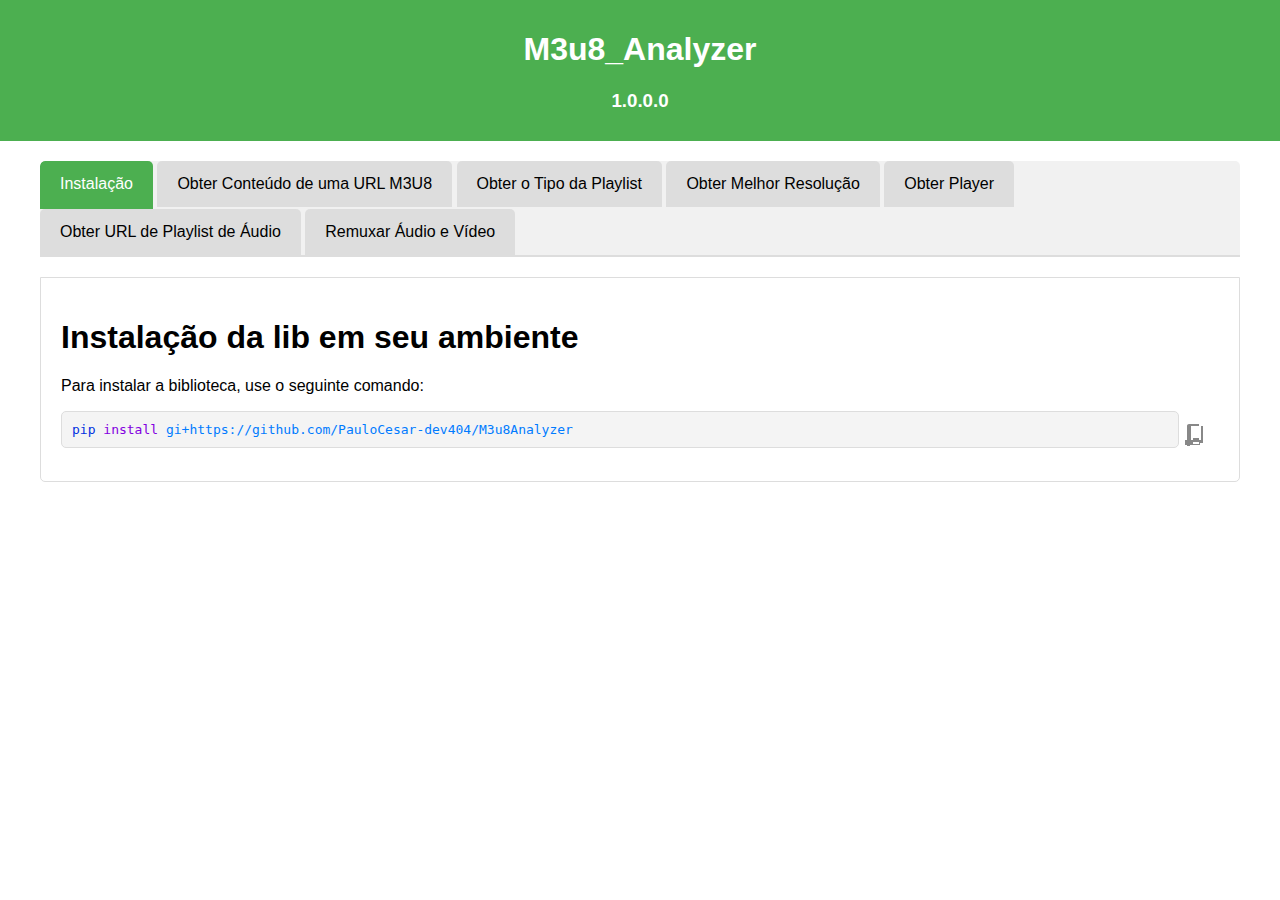
==== docs/index.html @ 76aaef88 "doc init" ====
<!DOCTYPE html>
<html lang="pt-br">
<head>
    <meta charset="UTF-8">
    <meta name="viewport" content="width=device-width, initial-scale=1.0">
    <title>M3u8_Analyzer</title>
    <link rel="stylesheet" href="stylesheets/style.css">
</head>
<body>
    <header class="logo">
        <h1>M3u8_Analyzer</h1>
        <h3>1.0.0.0</h3>
    </header>
    <div class="content">
        <!-- Menu com os métodos da biblioteca -->
        <div class="tabs">
            <button class="tab-button" onclick="openTab(event, 'install')">Instalação</button>
            <button class="tab-button" onclick="openTab(event, 'get_m3u8')">Obter Conteúdo de uma URL M3U8</button>
            <button class="tab-button" onclick="openTab(event, 'get_type_m3u8_content')">Obter o Tipo da Playlist</button>
            <button class="tab-button" onclick="openTab(event, 'get_high_resolution')">Obter Melhor Resolução</button>
            <button class="tab-button" onclick="openTab(event, 'get_player_playlist')">Obter Player</button>
            <button class="tab-button" onclick="openTab(event, 'get_audio_playlist')">Obter URL de Playlist de Áudio</button>
            <button class="tab-button" onclick="openTab(event, 'remuxer_audio_and_video')">Remuxar Áudio e Vídeo</button>
        </div>

        <div id="install" class="tab-content">
            <h1>Instalação da lib em seu ambiente</h1>
            <p>Para instalar a biblioteca, use o seguinte comando:</p>
            <pre><code><span class="func">pip</span> <span class="opens">install</span> <span class="string">gi+https://github.com/PauloCesar-dev404/M3u8Analyzer</span></code></pre>
        </div>

        <div id="get_m3u8" class="tab-content">
            <h1>Método:</h1>
            <h2><span class="func">get_m3u8</span><span class="opens">(</span><span class="param">url_m3u8</span>, <span class="param">headers</span>, <span class="param">save_in_file</span><span class="opens">)</span></h2>
            <p>Obtém o conteúdo de um arquivo M3U8 a partir de uma URL HLS. Lembre-se de que deve ser uma URL válida .m3u8.</p>
            <p><strong>Parâmetros:</strong></p>
            <ul>
                <li><code>url_m3u8</code> (str): A URL do arquivo M3U8.</li>
                <li><code>headers</code> (dict, opcional): Cabeçalhos HTTP a serem enviados com a solicitação.</li>
                <li><code>save_in_file</code> (str, opcional): O caminho para salvar o conteúdo M3U8 em um arquivo.</li>
            </ul>
            <p><strong>Retorno:</strong></p>
            <p><code>str</code>: O conteúdo do arquivo M3U8 como string.</p>
            <p><strong>Exemplo:</strong></p>
            <pre><code><span class="comment"># Obtendo o conteúdo do M3U8</span>
m3u8_content = <span class="func">get_m3u8</span>(<span class="param">"http://example.com/playlist.m3u8"</span>)
print(m3u8_content)

<span class="comment"># Salvando o conteúdo em um arquivo</span>
<span class="func">get_m3u8</span>(<span class="param">"http://example.com/playlist.m3u8"</span>, <span class="param">save_in_file="playlist.m3u8"</span>)</code></pre>
        </div>

        <div id="get_type_m3u8_content" class="tab-content">
            <h1>Método:</h1>
            <h2><span class="func">get_type_m3u8_content</span><span class="opens">(</span><span class="param">m3u8_content</span><span class="opens">)</span></h2>
            <p>Determina o tipo de conteúdo de um arquivo M3U8.</p>
            <p><strong>Parâmetros:</strong></p>
            <ul>
                <li><code>m3u8_content</code> (str): O conteúdo do arquivo M3U8.</li>
            </ul>
            <p><strong>Retorno:</strong></p>
            <p><code>str</code>: O tipo de conteúdo identificado.</p>
            <p><strong>Exemplo:</strong></p>
            <pre><code><span class="comment"># Exemplo de conteúdo M3U8</span>
m3u8_content = <span class="string">"""#EXTM3U
#EXT-X-STREAM-INF:BANDWIDTH=3000000,RESOLUTION=1920x1080
http://example.com/1080p.m3u8
#EXT-X-STREAM-INF:BANDWIDTH=1500000,RESOLUTION=1280x720
http://example.com/720p.m3u8"""</span>

<span class="comment"># Determinando o tipo de conteúdo</span>
tipo = <span class="func">get_type_m3u8_content</span>(m3u8_content)
print(tipo)  <span class="comment"># Saída: 'Master'</span></code></pre>
        </div>

        <div id="get_high_resolution" class="tab-content">
            <h1>Método:</h1>
            <h2><span class="func">get_high_resolution</span><span class="opens">(</span><span class="param">m3u8_content</span><span class="opens">)</span></h2>
            <p>Obtém a maior resolução disponível em um arquivo M3U8 e o URL correspondente.</p>
            <p><strong>Parâmetros:</strong></p>
            <ul>
                <li><code>m3u8_content</code> (str): O conteúdo do arquivo M3U8.</li>
            </ul>
            <p><strong>Retorno:</strong></p>
            <p><code>Tuple[str, str]</code>: Uma tupla com a maior resolução e o URL correspondente.</p>
            <p><strong>Exemplo:</strong></p>
            <pre><code><span class="comment"># Exemplo de conteúdo M3U8</span>
m3u8_content = <span class="string">"""#EXTM3U
#EXT-X-STREAM-INF:BANDWIDTH=3000000,RESOLUTION=1920x1080
http://example.com/1080p.m3u8
#EXT-X-STREAM-INF:BANDWIDTH=1500000,RESOLUTION=1280x720
http://example.com/720p.m3u8"""</span>

<span class="comment"># Obtendo a maior resolução</span>
resolucao, url = <span class="func">get_high_resolution</span>(m3u8_content)
print(<span class="string">f"Resolução: {resolucao}, URL: {url}"</span>)
<span class="comment"># Saída: Resolução: 1920x1080, URL: http://example.com/1080p.m3u8</span></code></pre>
        </div>

        <div id="get_player_playlist" class="tab-content">
            <h1>Método:</h1>
            <h2><span class="func">get_player_playlist</span><span class="opens">(</span><span class="param">m3u8_url</span><span class="opens">)</span></h2>
            <p>Obtém o caminho do diretório base do arquivo M3U8.</p>
            <p><strong>Parâmetros:</strong></p>
            <ul>
                <li><code>m3u8_url</code> (str): A URL completa do arquivo M3U8.</li>
            </ul>
            <p><strong>Retorno:</strong></p>
            <p><code>str</code>: O caminho do diretório base.</p>
            <p><strong>Exemplo:</strong></p>
            <pre><code><span class="func"># URL do M3U8</span>
m3u8_url = <span class="string">"http://example.com/streams/1080p.m3u8"</span>

<span class="comment"># Obtendo o caminho do diretório base</span>
diretorio_base = <span class="func">get_player_playlist</span>(m3u8_url)
print(<span class="string">diretorio_base</span>)  <span class="comment"># Saída: http://example.com/streams/</span></code></pre>
        </div>

        <div id="get_audio_playlist" class="tab-content">
            <h1>Método:</h1>
            <h2><span class="func">get_audio_playlist</span><span class="opens">(</span><span class="param">m3u8_content</span><span class="opens">)</span></h2>
            <p>Extrai o URL da playlist de áudio do conteúdo M3U8.</p>
            <p><strong>Parâmetros:</strong></p>
            <ul>
                <li><code>m3u8_content</code> (str): O conteúdo do arquivo M3U8.</li>
            </ul>
            <p><strong>Retorno:</strong></p>
            <p><code>str</code>: A URL da playlist de áudio.</p>
            <p><strong>Exemplo:</strong></p>
            <pre><code><span class="comment"># Exemplo de conteúdo M3U8</span>
m3u8_content = <span class="string">"""#EXTM3U
#EXT-X-STREAM-INF:BANDWIDTH=3000000,RESOLUTION=1920x1080
http://example.com/1080p.m3u8
#EXT-X-STREAM-INF:BANDWIDTH=1500000,RESOLUTION=1280x720
http://example.com/720p.m3u8
#EXT-X-MEDIA:TYPE=AUDIO,GROUP-ID="audio",NAME="English",DEFAULT=YES,AUTOSELECT=YES,LANGUAGE="eng",URI="http://example.com/audio/playlist.m3u8"""</span>

<span class="comment"># Obtendo o URL da playlist de áudio</span>
audio_playlist = <span class="func">get_audio_playlist</span>(m3u8_content)
print(audio_playlist)  <span class="comment"># Saída: http://example.com/audio/playlist.m3u8</span></code></pre>
        </div>

        <div id="remuxer_audio_and_video" class="tab-content">
            <h1>Método:</h1>
            <h2><span class="func">remuxer_audio_and_video</span><span class="opens">(</span><span class="param">video_url</span>, <span class="param">audio_url</span>, <span class="param">output_file</span><span class="opens">)</span></h2>
            <p>Remuxa os arquivos de áudio e vídeo em um único arquivo de saída.</p>
            <p><strong>Parâmetros:</strong></p>
            <ul>
                <li><code>video_url</code> (str): URL do arquivo de vídeo.</li>
                <li><code>audio_url</code> (str): URL do arquivo de áudio.</li>
                <li><code>output_file</code> (str): Caminho para o arquivo de saída.</li>
            </ul>
            <p><strong>Retorno:</strong></p>
            <p><code>None</code>: A função salva o arquivo no caminho especificado.</p>
            <p><strong>Exemplo:</strong></p>
            <pre><code><span class="comment"># URLs dos arquivos de vídeo e áudio</span>
video_url = <span class="string">"http://example.com/video.mp4"</span>
audio_url = <span class="string">"http://example.com/audio.mp3"</span>
output_file = <span class="string">"output.mp4"</span>

<span class="comment"># Remuxando áudio e vídeo</span>
<span class="func">remuxer_audio_and_video</span>(video_url, audio_url, output_file)</code></pre>
        </div>
    </div>
    <script src="scripts/script.js"></script>
</body>
</html>
---- docs/stylesheets/style.css ----
/* Geral */
body {
    font-family: Arial, sans-serif;
    margin: 0;
    padding: 0;
    box-sizing: border-box;
}

/* Estilo para funções e métodos */
.func {
    color: #0031e0; /* Azul para funções e métodos */
}

/* Estilo para parênteses e outros delimitadores */
.opens {
    color: #8300e0; /* Roxo para parênteses e delimitadores */
}

/* Estilo para parâmetros e variáveis */
.param {
    color: #a3a3a3; /* Cinza para parâmetros e variáveis */
}

/* Estilo para strings */
.string {
    color: #007bff; /* Azul claro para strings */
}

/* Estilo para comentários */
.comment {
    color: #008000; /* Verde para comentários */
}

/* Cabeçalho */
header.logo {
    background-color: #4CAF50; /* Cor de fundo do cabeçalho */
    color: white;
    padding: 10px 20px;
    text-align: center;
}

/* Conteúdo principal */
.content {
    padding: 20px;
    max-width: 1200px;
    margin: auto;
}

/* Estilo para o menu de abas */
.tabs {
    overflow: hidden;
    background-color: #f1f1f1;
    border-bottom: 2px solid #ddd;
    margin-bottom: 20px;
    border-radius: 5px 5px 0 0;
}

.tab-button {
    background-color: #ddd;
    border: none;
    outline: none;
    cursor: pointer;
    padding: 14px 20px;
    transition: background-color 0.3s, border-color 0.3s;
    font-size: 16px;
    border-radius: 5px 5px 0 0;
    margin: 0;
    display: inline-block;
    text-align: center;
}

.tab-button:hover {
    background-color: #ccc;
}

.tab-button.active {
    background-color: #4CAF50;
    color: white;
    border-bottom: 2px solid transparent;
}

.tab-content {
    display: none;
    padding: 20px;
    border: 1px solid #ddd;
    border-radius: 0 0 5px 5px;
    background-color: #fff;
}

/* Estilos para os títulos e exemplos de código */
.content h2 {
    margin-top: 0;
    font-size: 24px;
    border-bottom: 2px solid #4CAF50;
    padding-bottom: 10px;
}

pre code {
    display: block;
    padding: 10px;
    background-color: #f4f4f4;
    border: 1px solid #ddd;
    border-radius: 5px;
    overflow-x: auto;
    font-family: monospace;
}

/* Estilo para links e botões */
a {
    color: #4CAF50;
    text-decoration: none;
}

a:hover {
    text-decoration: underline;
}
.copy-button {
    background: none;
    border: none;
    cursor: pointer;
    position: absolute;
    top: 8px;
    right: 8px;
    padding: 4px;
}

.copy-button svg {
    fill: #888;
    transition: fill 0.2s;
}

.copy-button:hover svg {
    fill: #333;
}

pre {
    position: relative;
    padding-right: 40px;
}
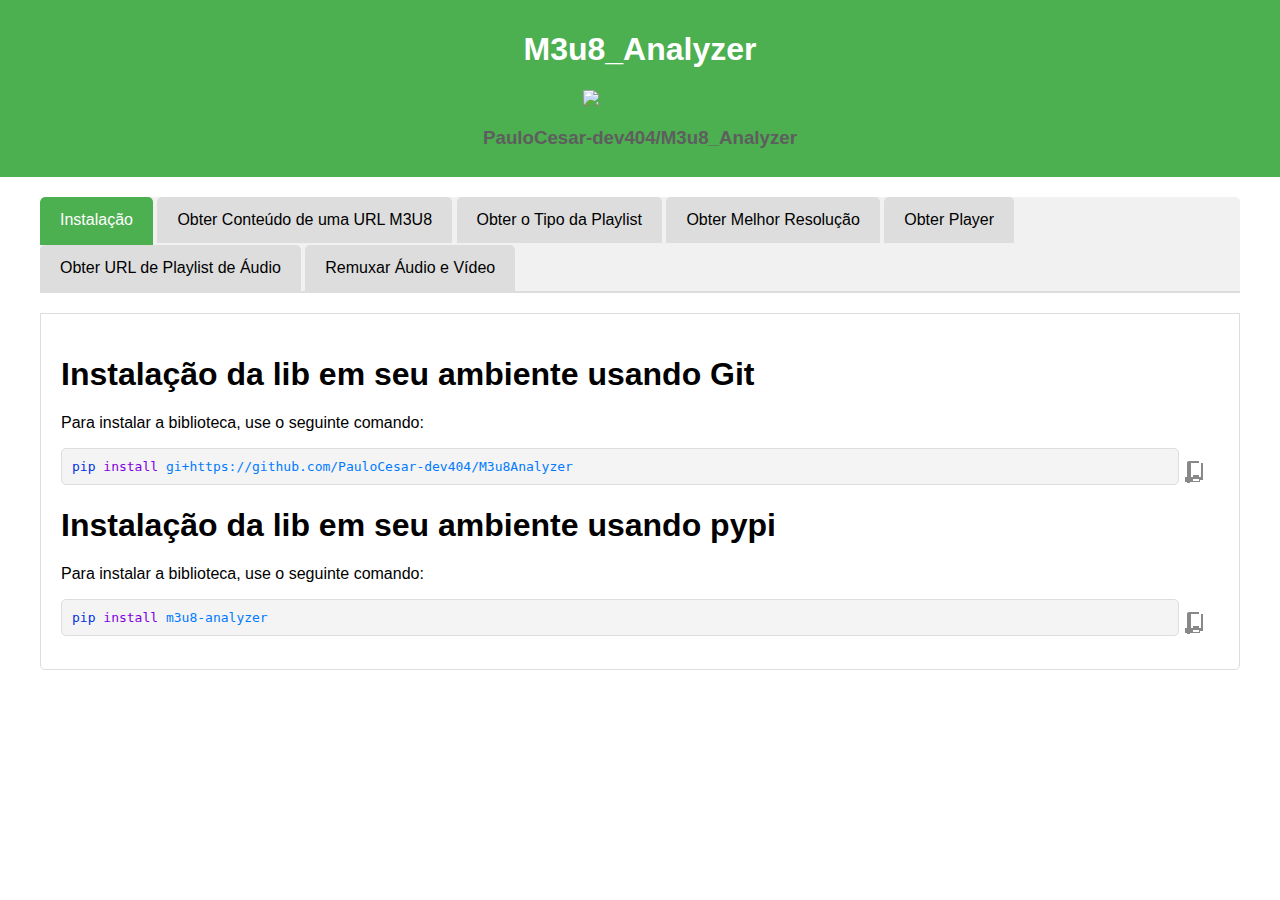
==== commit e7cc040b: "1.0.1" ====
--- a/docs/index.html
+++ b/docs/index.html
@@ -5,12 +5,15 @@
     <meta name="viewport" content="width=device-width, initial-scale=1.0">
     <title>M3u8_Analyzer</title>
     <link rel="stylesheet" href="stylesheets/style.css">
+    <link rel="shortcut icon" href="assets/logo.ico" type="image/x-icon">
 </head>
 <body>
     <header class="logo">
         <h1>M3u8_Analyzer</h1>
-        <h3>1.0.0.0</h3>
+        <a href="https://github.com/PauloCesar-dev404/M3u8_Analyzer" target="_top">
+        <img src="https://github.githubassets.com/favicons/favicon.svg" alt="GitHub Logo" style="width: 20px; height: 20px; margin-right: 8px;"><h3 style="color: rgb(94, 94, 94);">PauloCesar-dev404/M3u8_Analyzer</h3></a>
     </header>
+    
     <div class="content">
         <!-- Menu com os métodos da biblioteca -->
         <div class="tabs">
@@ -24,9 +27,17 @@
         </div>
 
         <div id="install" class="tab-content">
-            <h1>Instalação da lib em seu ambiente</h1>
+            <h1>Instalação da lib em seu ambiente usando Git</h1>
             <p>Para instalar a biblioteca, use o seguinte comando:</p>
             <pre><code><span class="func">pip</span> <span class="opens">install</span> <span class="string">gi+https://github.com/PauloCesar-dev404/M3u8Analyzer</span></code></pre>
+        
+
+            <h1>Instalação da lib em seu ambiente usando pypi</h1>
+            <p>Para instalar a biblioteca, use o seguinte comando:</p>
+            <pre><code><span class="func">pip</span> <span class="opens">install</span> <span class="string">m3u8-analyzer</span></code></pre>
+        
+        
+        
         </div>
 
         <div id="get_m3u8" class="tab-content">
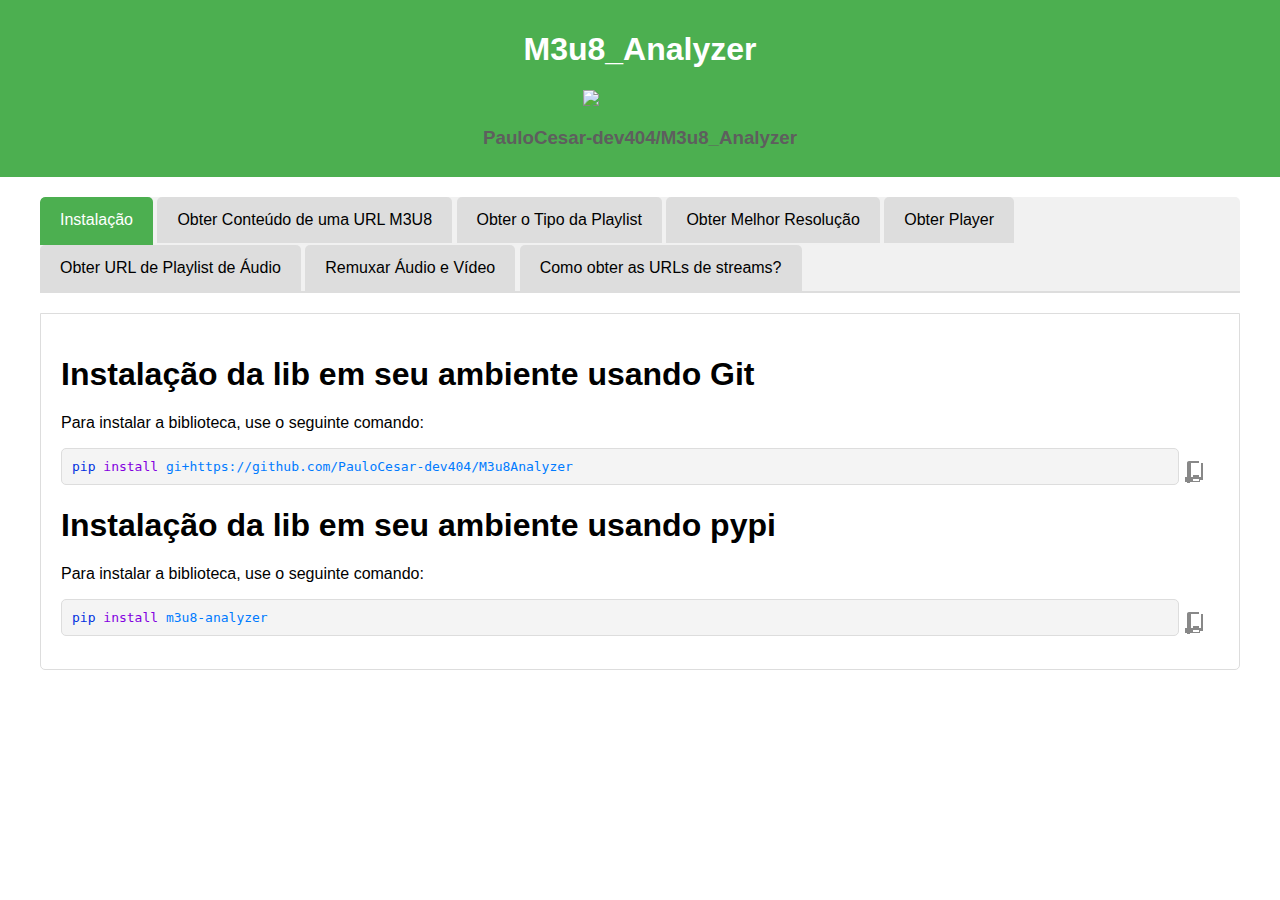
==== commit 8c4360b7: "Update index.html" ====
--- a/docs/index.html
+++ b/docs/index.html
@@ -24,7 +24,51 @@
             <button class="tab-button" onclick="openTab(event, 'get_player_playlist')">Obter Player</button>
             <button class="tab-button" onclick="openTab(event, 'get_audio_playlist')">Obter URL de Playlist de Áudio</button>
             <button class="tab-button" onclick="openTab(event, 'remuxer_audio_and_video')">Remuxar Áudio e Vídeo</button>
-        </div>
+
+                <button class="tab-button" onclick="openTab(event, 'Como_obter_as_urls_de_streams')">Como obter as URLs de streams?</button>
+            </div>
+            
+            <div id="Como_obter_as_urls_de_streams" class="tab-content" style="display:none;">
+                <h1>Como obter as URLs de streams?</h1>
+                <h2>O que são HLS e M3U8?</h2>
+                <p>
+                    <strong>HLS (HTTP Live Streaming):</strong> HLS é um protocolo de streaming de mídia desenvolvido pela Apple. 
+                    Ele divide o conteúdo de mídia em pequenos segmentos, que são transmitidos pela internet e reproduzidos em sequência. 
+                    O HLS é amplamente utilizado para a transmissão de vídeo ao vivo e sob demanda, sendo compatível com uma variedade de dispositivos, 
+                    incluindo smartphones, tablets e computadores.
+                </p>
+                <p>
+                    <strong>M3U8:</strong> O M3U8 é um arquivo de playlist utilizado pelo HLS. 
+                    Ele contém uma lista de URLs que apontam para os segmentos de mídia, geralmente em formato <code>.ts</code> (Transport Stream). 
+                    O arquivo M3U8 é essencialmente um arquivo de texto que pode ser lido por players de mídia compatíveis com HLS.
+                </p>
+                
+                <h2>Como obter as URLs de streams?</h2>
+                <p>Existem diversas maneiras de capturar as URLs de streams HLS (arquivos <code>.m3u8</code>). Abaixo, listei uma das melhores para tráfegos m3u8:</p>
+            
+                <h3>1. Inspecionando a Rede no Navegador</h3>
+                <ul>
+                    <li>Abra o site que transmite o conteúdo de vídeo.</li>
+                    <li>Pressione <code>F12</code> para abrir as ferramentas de desenvolvedor do seu navegador.</li>
+                    <li>Vá para a aba <strong>Rede</strong> ou <strong>Network</strong>.</li>
+                    <li>Recarregue a página e observe as solicitações de rede feitas pelo navegador.</li>
+                    <li>Procure por um arquivo <code>.m3u8</code>. Geralmente, ele aparece como uma solicitação de tipo <code>text/plain</code> ou <code>application/vnd.apple.mpegurl</code>.</li>
+                    <li>Clique com o botão direito na URL do arquivo <code>.m3u8</code> e copie-a.</li>
+                </ul>
+            
+                <h3>2. Usando Extensões de Navegador</h3>
+                <ul>
+                    <li>Existem extensões específicas para navegadores, como o Chrome e Firefox, que facilitam a captura de URLs HLS. Extensões como <strong><a href="https://github.com/PauloCesar-dev404/M3u8Analyzer-Extension-">M3u8Analyzer</a></strong></li>
+                    <li>Após instalar a extensão, acesse o site cujo tem o vídeo que deseja capturar.</li>
+                    <li>A extensão identificará automaticamente as URLs das streams HLS e permitirá que você as copie.</li>
+                </ul>
+            
+      
+            </div>
+            
+
+
+
 
         <div id="install" class="tab-content">
             <h1>Instalação da lib em seu ambiente usando Git</h1>
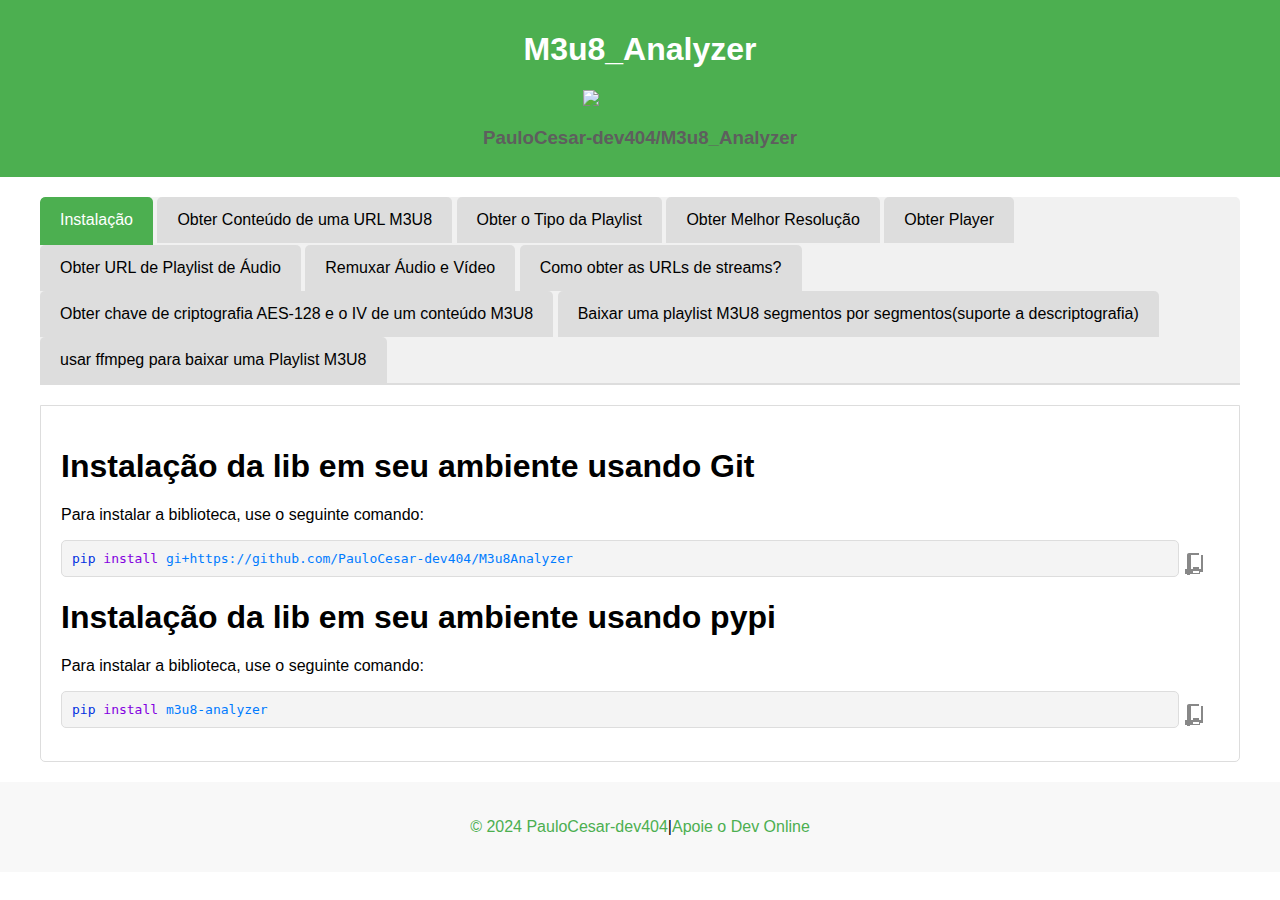
==== commit 6a3d1f31: "doc" ====
--- a/docs/index.html
+++ b/docs/index.html
@@ -12,6 +12,7 @@
         <h1>M3u8_Analyzer</h1>
         <a href="https://github.com/PauloCesar-dev404/M3u8_Analyzer" target="_top">
         <img src="https://github.githubassets.com/favicons/favicon.svg" alt="GitHub Logo" style="width: 20px; height: 20px; margin-right: 8px;"><h3 style="color: rgb(94, 94, 94);">PauloCesar-dev404/M3u8_Analyzer</h3></a>
+      
     </header>
     
     <div class="content">
@@ -24,10 +25,138 @@
             <button class="tab-button" onclick="openTab(event, 'get_player_playlist')">Obter Player</button>
             <button class="tab-button" onclick="openTab(event, 'get_audio_playlist')">Obter URL de Playlist de Áudio</button>
             <button class="tab-button" onclick="openTab(event, 'remuxer_audio_and_video')">Remuxar Áudio e Vídeo</button>
-
-                <button class="tab-button" onclick="openTab(event, 'Como_obter_as_urls_de_streams')">Como obter as URLs de streams?</button>
-            </div>
-            
+            <button class="tab-button" onclick="openTab(event, 'Como_obter_as_urls_de_streams')">Como obter as URLs de streams?</button>
+            <button class="tab-button" onclick="openTab(event, 'get_url_key_m3u8')">Obter chave de criptografia AES-128 e o IV de um conteúdo M3U8</button>            
+            <button class="tab-button" onclick="openTab(event, 'downloader_and_remuxer_segments')">Baixar uma playlist M3U8 segmentos por segmentos(suporte a descriptografia)</button>
+            <button class="tab-button" onclick="openTab(event, 'ffmpeg')">usar ffmpeg para baixar uma Playlist M3U8</button>
+
+
+
+        </div>
+
+        <div id="get_url_key_m3u8" class="tab-content">
+            <h1>Método:</h1>
+            <h2><span class="func">EncryptSuport.get_url_key_m3u8</span><span class="opens">(</span><span class="param">m3u8_content</span>, <span class="param">player</span>, <span class="param">headers</span><span class="opens">)</span></h2>
+            <p>Extrai a URL da chave de criptografia AES-128 e o IV de um conteúdo M3U8.</p>
+            
+            <p><strong>Parâmetros:</strong></p>
+            <ul>
+                <li><code>m3u8_content</code> (str): String contendo o conteúdo do arquivo M3U8.</li>
+                <li><code>player</code> (str): URL base para formar o URL completo da chave, se necessário.</li>
+                <li><code>headers</code> (dict, opcional): Cabeçalhos HTTP opcionais para a requisição da chave.</li>
+            </ul>
+            
+            <p><strong>Retorno:</strong></p>
+            <p><code>dict</code>: Um dicionário contendo a chave em hexadecimal e o IV (se disponível). A chave é retornada com a chave 'key', e o IV com a chave 'iv'.</p>
+            
+            <p><strong>Exemplo:</strong></p>
+            <pre><code><span class="comment"># Exemplo de conteúdo M3U8</span>
+        m3u8_content = """
+        #EXTM3U
+        #EXT-X-VERSION:3
+        #EXT-X-TARGETDURATION:10
+        #EXT-X-MEDIA-SEQUENCE:0
+        #EXTINF:10.0,
+        http://example.com/segment0.ts
+        #EXTINF:10.0,
+        http://example.com/segment1.ts
+        #EXT-X-KEY:METHOD=AES-128,URI="http://example.com/key.key",IV=0x1234567890ABCDEF
+        #EXTINF:10.0,
+        http://example.com/segment2.ts
+        """
+        
+        <span class="comment"># Obtendo a chave e o IV</span>
+        result = <span class="func">EncryptSuport.get_url_key_m3u8</span>(<span class="param">m3u8_content</span>, 
+                                                                           <span class="param">"http://example.com"</span>, 
+                                                                           <span class="param">headers=<span class="dict">{"User-Agent": "my_agent"}</span></span>)
+        print(result)  <span class="comment"># Saída: {'key': 'aabbccddeeff00112233445566778899', 'iv': '1234567890abcdef'}</span></code></pre>
+            
+            <p><strong>Detalhes do Método:</strong></p>
+            <p>O método utiliza uma expressão regular para encontrar a URL da chave e o IV dentro do conteúdo M3U8. A URL da chave é formada combinando a URL base do player com a URL extraída do conteúdo M3U8. O método então faz uma requisição HTTP para obter o conteúdo da chave, converte-o para hexadecimal, e retorna um dicionário contendo a chave e o IV.</p>
+            
+            
+            <p><strong>Notas Adicionais:</strong></p>
+            <p>Se o IV não estiver disponível no conteúdo M3U8, o valor retornado será <code>None</code> para a chave 'iv'. Além disso, é importante garantir que a URL base fornecida seja a correta para a formação do URL da chave.</p>
+        </div>
+        
+
+        <div id="downloader_and_remuxer_segments" class="tab-content">
+            <h1>Método:</h1>
+            <h2><span class="func">M3u8Analyzer.M3u8AnalyzerDownloader.downloader_and_remuxer_segments</span><span class="opens">(</span><span class="param">url_playlist</span>, <span class="param">output</span>, <span class="param">key_hex</span>, <span class="param">iv_hex</span>, <span class="param">player</span>, <span class="param">headers</span>, <span class="param">segmentsType</span><span class="opens">)</span></h2>
+            <p>Baixa os segmentos de uma playlist M3U8 e os combina em um arquivo de vídeo. O método suporta descriptografia de segmentos se uma chave e IV forem fornecidos.</p>
+            
+            <p><strong>Parâmetros:</strong></p>
+            <ul>
+                <li><code>url_playlist</code> (str): URL da playlist de segmentos M3U8.</li>
+                <li><code>output</code> (str): Caminho de saída para o vídeo final (por exemplo, <code>dir/nome.mp4</code>).</li>
+                <li><code>key_hex</code> (str, opcional): Chave de descriptografia em formato hexadecimal.</li>
+                <li><code>iv_hex</code> (str, opcional): IV (vetor de inicialização) em formato hexadecimal.</li>
+                <li><code>player</code> (str, opcional): URL base para os segmentos, se necessário.</li>
+                <li><code>headers</code> (dict, opcional): Cabeçalhos HTTP adicionais para as requisições.</li>
+                <li><code>segmentsType</code> (str, opcional): Tipo de segmentos de saída. Se os segmentos forem do tipo '.m4s','.ts', o método ajusta a extensão dos arquivos temporários.</li>
+            </ul>
+            
+            <p><strong>Retorno:</strong></p>
+            <p><code>None</code>: O método não retorna valor, mas realiza o download e combinação dos segmentos em um único arquivo de vídeo.</p>
+            
+            <p><strong>Exemplo:</strong></p>
+            <pre><code><span class="comment"># Baixando e remuxando segmentos</span>
+        downloader_and_remuxer_segments(<span class="param">"http://example.com/playlist.m3u8"</span>, 
+                                        <span class="param">"output/video.mp4"</span>, 
+                                        <span class="param">key_hex=<span class="string">"your_key_hex"</span></span>, 
+                                        <span class="param">iv_hex=<span class="string">"your_iv_hex"</span></span>, 
+                                        <span class="param">player=<span class="string">"http://example.com/base_url"</span></span>, 
+                                        <span class="param">headers=<span class="dict">{"User-Agent": "your_agent"}</span></span>, 
+                                        <span class="param">segmentsType=<span class="string">".m4s"</span></span>)</code></pre>
+            
+            <p><strong>Detalhes do Método:</strong></p>
+            <p>O método começa verificando se a URL da playlist é válida e, em seguida, faz uma requisição HTTP para obter o conteúdo da playlist. Os segmentos são baixados e salvos como arquivos temporários. Se chaves e IVs forem fornecidos, o método realiza a descriptografia dos segmentos. Após o download, os segmentos são combinados em um arquivo de vídeo usando um método auxiliar. O método também lida com exceções relacionadas a conexões e arquivos, e garante que os arquivos temporários sejam removidos após a conclusão.</p>
+        </div>
+
+
+
+
+
+
+        <div id="ffmpeg" class="tab-content">
+            <h1>Método:</h1>
+            <h2><span class="func">M3u8Analyzer.M3u8AnalyzerDownloader.ffmpeg</span><span class="opens">(</span><span class="param">input_url</span>, <span class="param">output</span>, <span class="param">type_playlist</span>, <span class="param">resolution</span><span class="opens">)</span></h2>
+            <p>Baixa um vídeo ou áudio a partir de uma URL M3U8 utilizando o FFmpeg. Dependendo do tipo de playlist, o usuário pode especificar a resolução desejada.</p>
+            
+            <p><strong>Parâmetros:</strong></p>
+            <ul>
+                <li><code>input_url</code> (str): URL da playlist M3U8.</li>
+                <li><code>output</code> (str): Caminho de saída para o vídeo ou áudio final (por exemplo, <code>dir/nome.mp4</code>).</li>
+                <li><code>type_playlist</code> (str): Tipo da playlist ('audio' ou 'video').</li>
+                <li><code>resolution</code> (str, opcional): Resolução desejada para download. Pode ser 'medium', 'lower', ou 'high'. Se não for especificada, 'high' é usada como padrão.</li>
+            </ul>
+            
+            <p><strong>Retorno:</strong></p>
+            <p><code>None</code>: O método não retorna valor, mas realiza o download do vídeo ou áudio especificado.</p>
+        
+            <p><strong>Exemplo:</strong></p>
+            <pre><code><span class="comment"># Baixando um vídeo em alta resolução</span>
+        ffmpeg(<span class="param">"http://exemplo.com/playlist.m3u8"</span>, <span class="param">"output/video.mp4"</span>, <span class="param">"video"</span>, <span class="param">"high"</span>)
+        
+        <span class="comment"># Baixando áudio com resolução padrão</span>
+        ffmpeg(<span class="param">"http://exemplo.com/playlist.m3u8"</span>, <span class="param">"output/audio.mp3"</span>, <span class="param">"audio"</span>)</code></pre>
+            
+            <p><strong>Detalhes do Método:</strong></p>
+            <p>O método verifica o sistema operacional e seleciona a versão correta do FFmpeg (seja 'ffmpeg' ou 'ffmpeg.exe'). Ele mapeia a resolução desejada para os filtros de FFmpeg e constrói o comando para executar o download. O processo é gerenciado utilizando a biblioteca <code>subprocess</code> para executar o comando FFmpeg e monitorar a saída.</p>
+            
+            <p><strong>Exceções Levantadas:</strong></p>
+            <ul>
+                <li><code>SyntaxError</code>: Se o parâmetro <code>type_playlist</code> não for uma string.</li>
+                <li><code>ValueError</code>: Se o tipo de playlist especificado não for 'audio' ou 'video'.</li>
+            </ul>
+            
+            <p><strong>Comando FFmpeg Gerado:</strong></p>
+            <p>Dependendo dos parâmetros fornecidos, o comando FFmpeg gerado será semelhante a:</p>
+            <pre><code>ffmpeg -y -i http://exemplo.com/playlist.m3u8 -map v:2 -c copy output/video.mp4</code></pre>
+
+        </div>
+        
+        
             <div id="Como_obter_as_urls_de_streams" class="tab-content" style="display:none;">
                 <h1>Como obter as URLs de streams?</h1>
                 <h2>O que são HLS e M3U8?</h2>
@@ -197,21 +326,21 @@
 
         <div id="remuxer_audio_and_video" class="tab-content">
             <h1>Método:</h1>
-            <h2><span class="func">remuxer_audio_and_video</span><span class="opens">(</span><span class="param">video_url</span>, <span class="param">audio_url</span>, <span class="param">output_file</span><span class="opens">)</span></h2>
+            <h2><span class="func">remuxer_audio_and_video</span><span class="opens">(</span><span class="param">videoPath</span>, <span class="param">audio_Path</span>, <span class="param">outputPath</span><span class="opens">)</span></h2>
             <p>Remuxa os arquivos de áudio e vídeo em um único arquivo de saída.</p>
             <p><strong>Parâmetros:</strong></p>
             <ul>
-                <li><code>video_url</code> (str): URL do arquivo de vídeo.</li>
-                <li><code>audio_url</code> (str): URL do arquivo de áudio.</li>
-                <li><code>output_file</code> (str): Caminho para o arquivo de saída.</li>
+                <li><code>videoPath</code> (str): Caminho para o arquivo de vídeo.</li>
+                <li><code>audio_Path</code> (str): Caminho para o arquivo de áudio.</li>
+                <li><code>outputPath</code> (str): Caminho de saída para o arquivo remuxado (dir/nome.mp4)</li>
             </ul>
             <p><strong>Retorno:</strong></p>
             <p><code>None</code>: A função salva o arquivo no caminho especificado.</p>
             <p><strong>Exemplo:</strong></p>
-            <pre><code><span class="comment"># URLs dos arquivos de vídeo e áudio</span>
-video_url = <span class="string">"http://example.com/video.mp4"</span>
-audio_url = <span class="string">"http://example.com/audio.mp3"</span>
-output_file = <span class="string">"output.mp4"</span>
+            <pre><code><span class="comment"># Paths dos arquivos de vídeo e áudio</span>
+videoPath = <span class="string">"video.mp4"</span>
+audio_Path = <span class="string">"audio.mp3"</span>
+outputPath = <span class="string">"output.mp4"</span>
 
 <span class="comment"># Remuxando áudio e vídeo</span>
 <span class="func">remuxer_audio_and_video</span>(video_url, audio_url, output_file)</code></pre>
@@ -219,4 +348,8 @@
     </div>
     <script src="scripts/script.js"></script>
 </body>
+<footer style="text-align: center; padding: 20px 0; background-color: #f8f8f8; text-decoration: none;">
+    <p><a href="https://github.com/PauloCesar-dev404" target="_top">© 2024 PauloCesar-dev404</a>|<a href="https://apoia.se/paulocesar-dev404" target="_top">Apoie o Dev Online</a></p>
+</footer>
+
 </html>
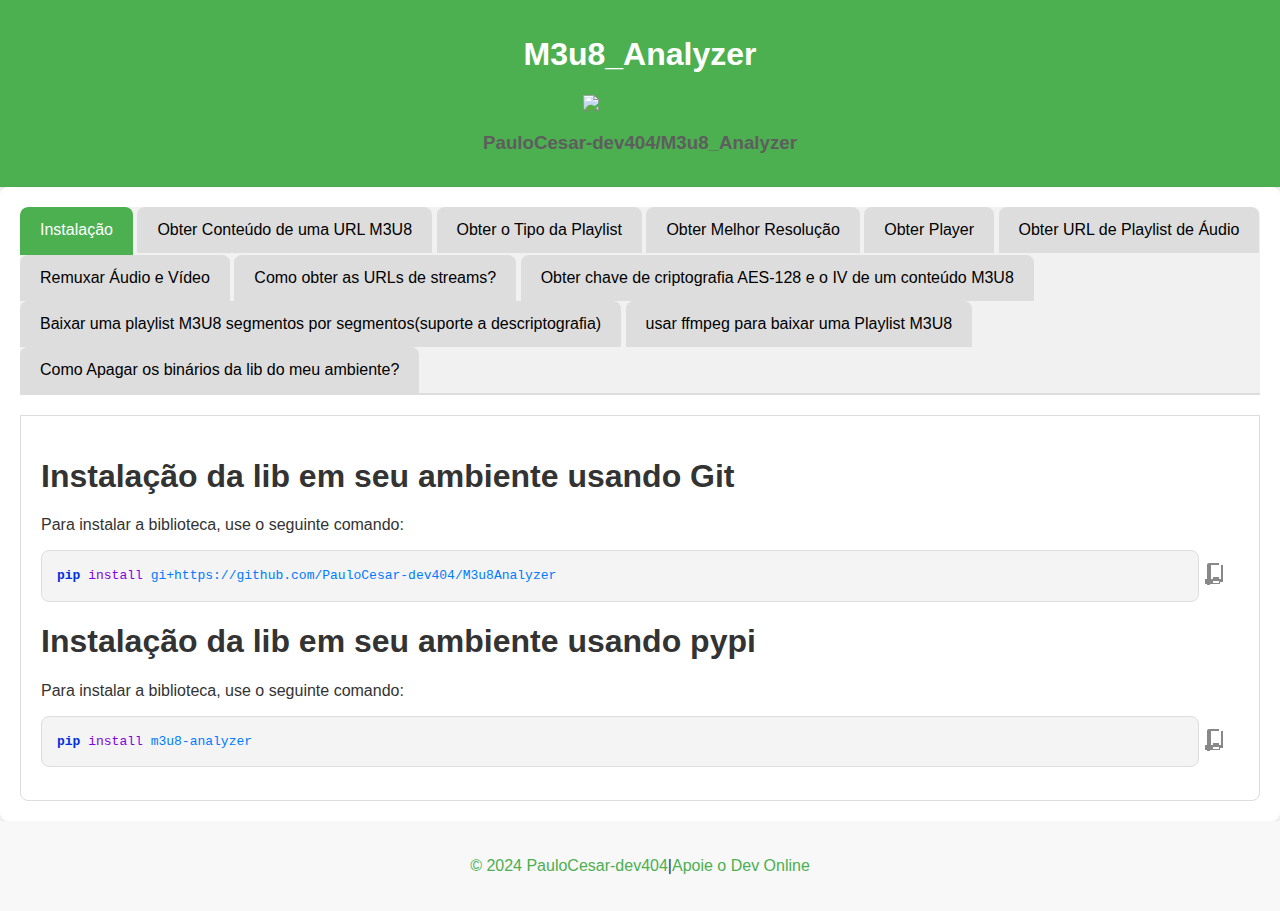
==== commit 94bf5610: "Update index.html" ====
--- a/docs/index.html
+++ b/docs/index.html
@@ -29,10 +29,35 @@
             <button class="tab-button" onclick="openTab(event, 'get_url_key_m3u8')">Obter chave de criptografia AES-128 e o IV de um conteúdo M3U8</button>            
             <button class="tab-button" onclick="openTab(event, 'downloader_and_remuxer_segments')">Baixar uma playlist M3U8 segmentos por segmentos(suporte a descriptografia)</button>
             <button class="tab-button" onclick="openTab(event, 'ffmpeg')">usar ffmpeg para baixar uma Playlist M3U8</button>
-
-
-
-        </div>
+            <button class="tab-button" onclick="openTab(event, 'delte-bins')">Como Apagar os binários da lib do meu ambiente?</button>
+
+
+
+        </div>
+
+        <div id="delte-bins" class="tab-content">
+            <h1>Remover Binários</h1>
+            <p>Este script remove os binários da biblioteca do seu ambiente de desenvolvimento(ffmpeg,arquivos de configurações)</p>
+            
+            <p><strong>Como Usar:</strong></p>
+            <p>Execute o script apropriado para o seu sistema operacional com o seu ambiente virtual ativado onde a biblioteca está instalada.</p>
+            
+            <p><strong>Para Linux:</strong></p>
+            <pre><code><span class="comment"># No terminal com seu ambiente virtual ativado</span>
+        remove_ffmpeg.sh</code></pre>
+            
+            <p><strong>Para Windows:</strong></p>
+            <pre><code><span class="comment"># No prompt de comando com seu ambiente virtual ativado</span>
+        remove_ffmpeg.bat</code></pre>
+        
+        </div>
+        
+        
+
+
+
+
+
 
         <div id="get_url_key_m3u8" class="tab-content">
             <h1>Método:</h1>
--- a/docs/stylesheets/style.css
+++ b/docs/stylesheets/style.css
@@ -4,15 +4,19 @@
     margin: 0;
     padding: 0;
     box-sizing: border-box;
+    background-color: #f9f9f9; /* Fundo claro para melhor contraste */
+    color: #333; /* Texto padrão mais escuro para melhor legibilidade */
+    overflow-x: hidden; /* Impede rolagem horizontal indesejada */
 }
 
 /* Estilo para funções e métodos */
 .func {
     color: #0031e0; /* Azul para funções e métodos */
+    font-weight: bold; /* Negrito para destacar funções e métodos */
 }
 
 /* Estilo para parênteses e outros delimitadores */
-.opens {
+.opens, .closes {
     color: #8300e0; /* Roxo para parênteses e delimitadores */
 }
 
@@ -29,21 +33,27 @@
 /* Estilo para comentários */
 .comment {
     color: #008000; /* Verde para comentários */
+    font-style: italic; /* Itálico para comentários */
 }
 
 /* Cabeçalho */
 header.logo {
     background-color: #4CAF50; /* Cor de fundo do cabeçalho */
     color: white;
-    padding: 10px 20px;
+    padding: 15px 20px;
     text-align: center;
+    box-shadow: 0 2px 4px rgba(0, 0, 0, 0.1); /* Sombra sutil para destaque */
 }
 
 /* Conteúdo principal */
 .content {
     padding: 20px;
-    max-width: 1200px;
+    max-width: 100%; /* Ajusta o conteúdo ao tamanho da tela */
     margin: auto;
+    background-color: #fff; /* Fundo branco para o conteúdo */
+    border-radius: 8px; /* Bordas arredondadas para um visual mais suave */
+    box-shadow: 0 2px 4px rgba(0, 0, 0, 0.1); /* Sombra sutil para o conteúdo */
+    overflow-x: auto; /* Adiciona rolagem horizontal quando necessário */
 }
 
 /* Estilo para o menu de abas */
@@ -52,7 +62,7 @@
     background-color: #f1f1f1;
     border-bottom: 2px solid #ddd;
     margin-bottom: 20px;
-    border-radius: 5px 5px 0 0;
+    border-radius: 8px 8px 0 0;
 }
 
 .tab-button {
@@ -63,10 +73,11 @@
     padding: 14px 20px;
     transition: background-color 0.3s, border-color 0.3s;
     font-size: 16px;
-    border-radius: 5px 5px 0 0;
+    border-radius: 8px 8px 0 0;
     margin: 0;
     display: inline-block;
     text-align: center;
+    white-space: nowrap; /* Impede quebra de linha dentro dos botões */
 }
 
 .tab-button:hover {
@@ -80,11 +91,14 @@
 }
 
 .tab-content {
-    display: none;
+    display: none; /* Oculta o conteúdo por padrão */
     padding: 20px;
     border: 1px solid #ddd;
-    border-radius: 0 0 5px 5px;
+    border-radius: 0 0 8px 8px;
     background-color: #fff;
+    max-width: 100%; /* Garante que o conteúdo não ultrapasse a largura da tela */
+    box-sizing: border-box; /* Inclui padding e border no cálculo da largura */
+    overflow-x: auto; /* Adiciona rolagem horizontal quando necessário */
 }
 
 /* Estilos para os títulos e exemplos de código */
@@ -93,16 +107,20 @@
     font-size: 24px;
     border-bottom: 2px solid #4CAF50;
     padding-bottom: 10px;
+    color: #333; /* Cor do texto dos títulos */
 }
 
+/* Estilos para o código */
 pre code {
     display: block;
-    padding: 10px;
+    padding: 15px;
     background-color: #f4f4f4;
     border: 1px solid #ddd;
-    border-radius: 5px;
+    border-radius: 8px;
     overflow-x: auto;
     font-family: monospace;
+    line-height: 1.5; /* Melhora a legibilidade do código */
+    word-wrap: normal; /* Impede quebra de palavras dentro do código */
 }
 
 /* Estilo para links e botões */
@@ -114,6 +132,7 @@
 a:hover {
     text-decoration: underline;
 }
+
 .copy-button {
     background: none;
     border: none;
@@ -122,6 +141,7 @@
     top: 8px;
     right: 8px;
     padding: 4px;
+    z-index: 10; /* Garantir que o botão de copiar fique sobre o conteúdo */
 }
 
 .copy-button svg {
@@ -137,3 +157,43 @@
     position: relative;
     padding-right: 40px;
 }
+
+/* Responsividade */
+@media (max-width: 768px) {
+    .content {
+        padding: 15px;
+    }
+
+    .tab-button {
+        font-size: 14px;
+        padding: 12px 16px;
+    }
+
+    .tab-content {
+        padding: 15px;
+    }
+
+    header.logo {
+        padding: 10px;
+    }
+
+    pre code {
+        font-size: 14px;
+    }
+}
+
+@media (max-width: 480px) {
+    .tab-button {
+        font-size: 12px;
+        padding: 10px 14px;
+    }
+
+    .content h2 {
+        font-size: 20px;
+    }
+
+    pre code {
+        font-size: 12px;
+        padding: 10px;
+    }
+}
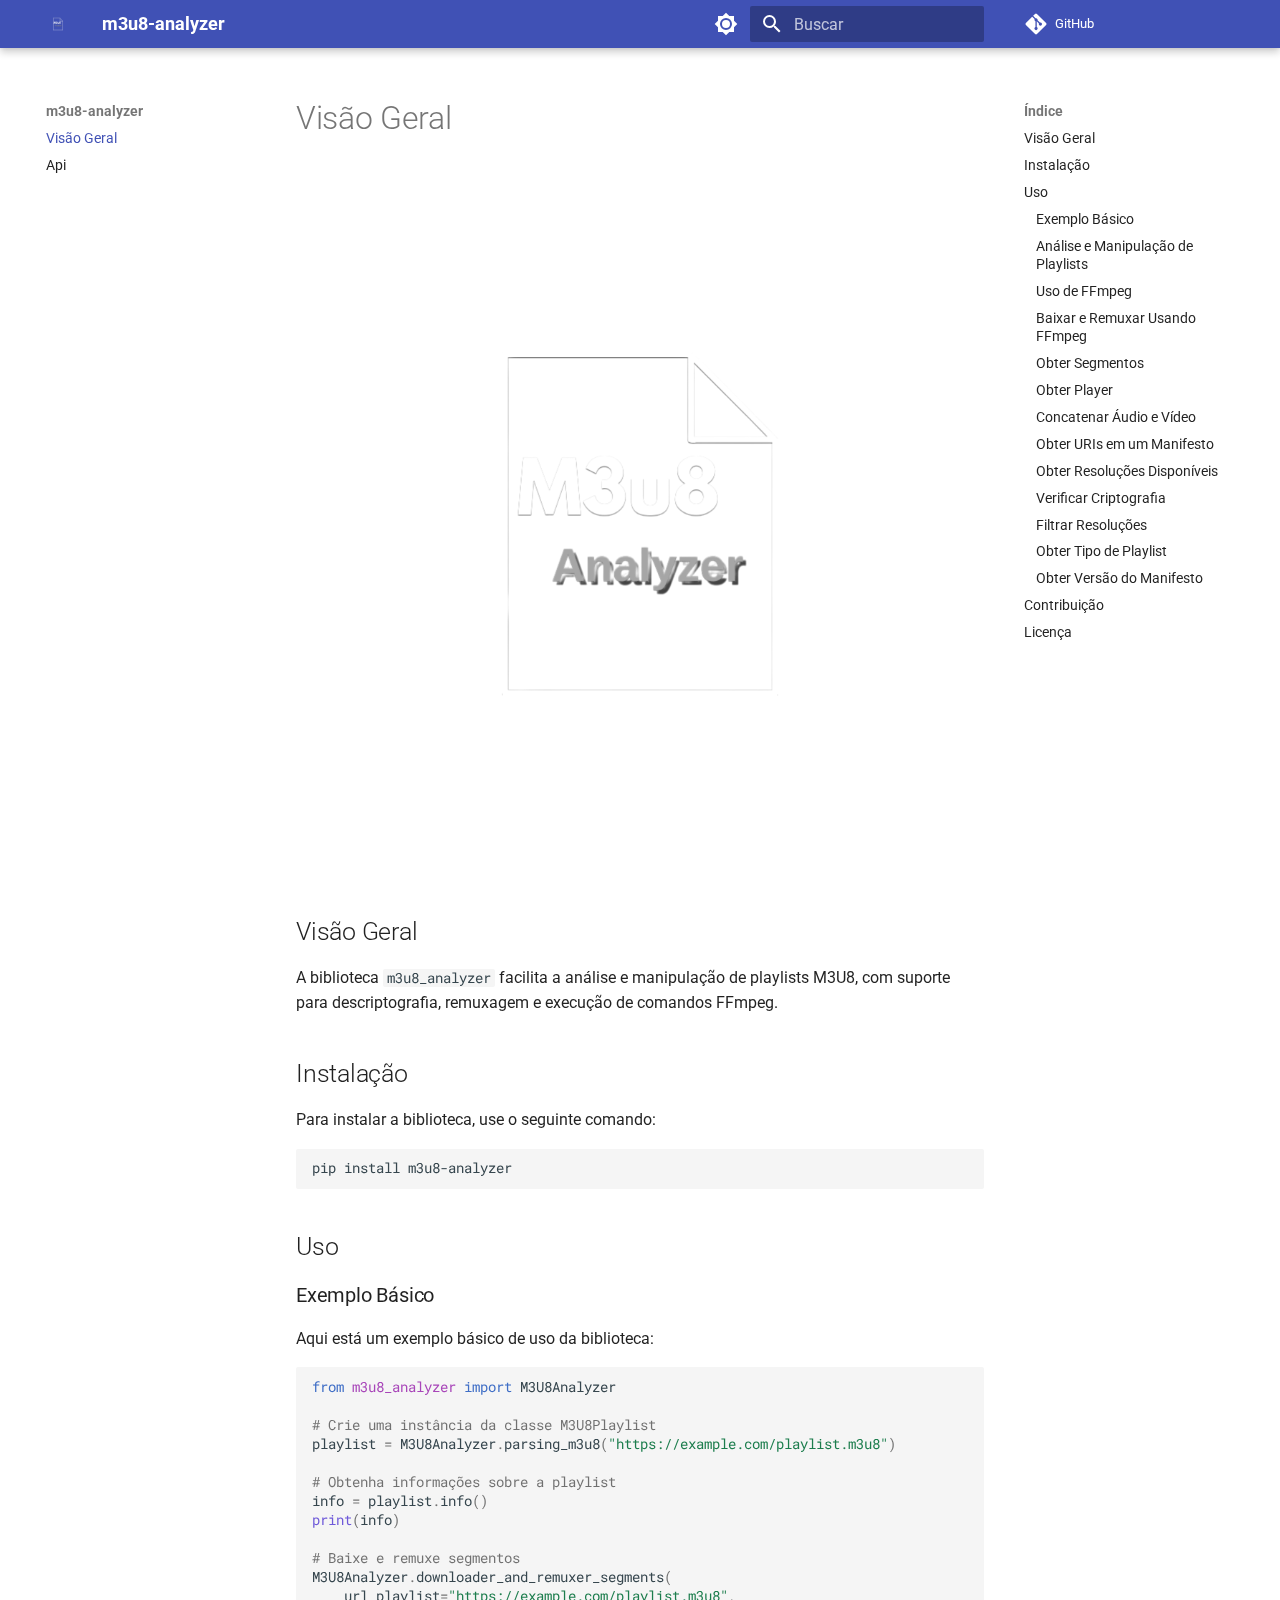
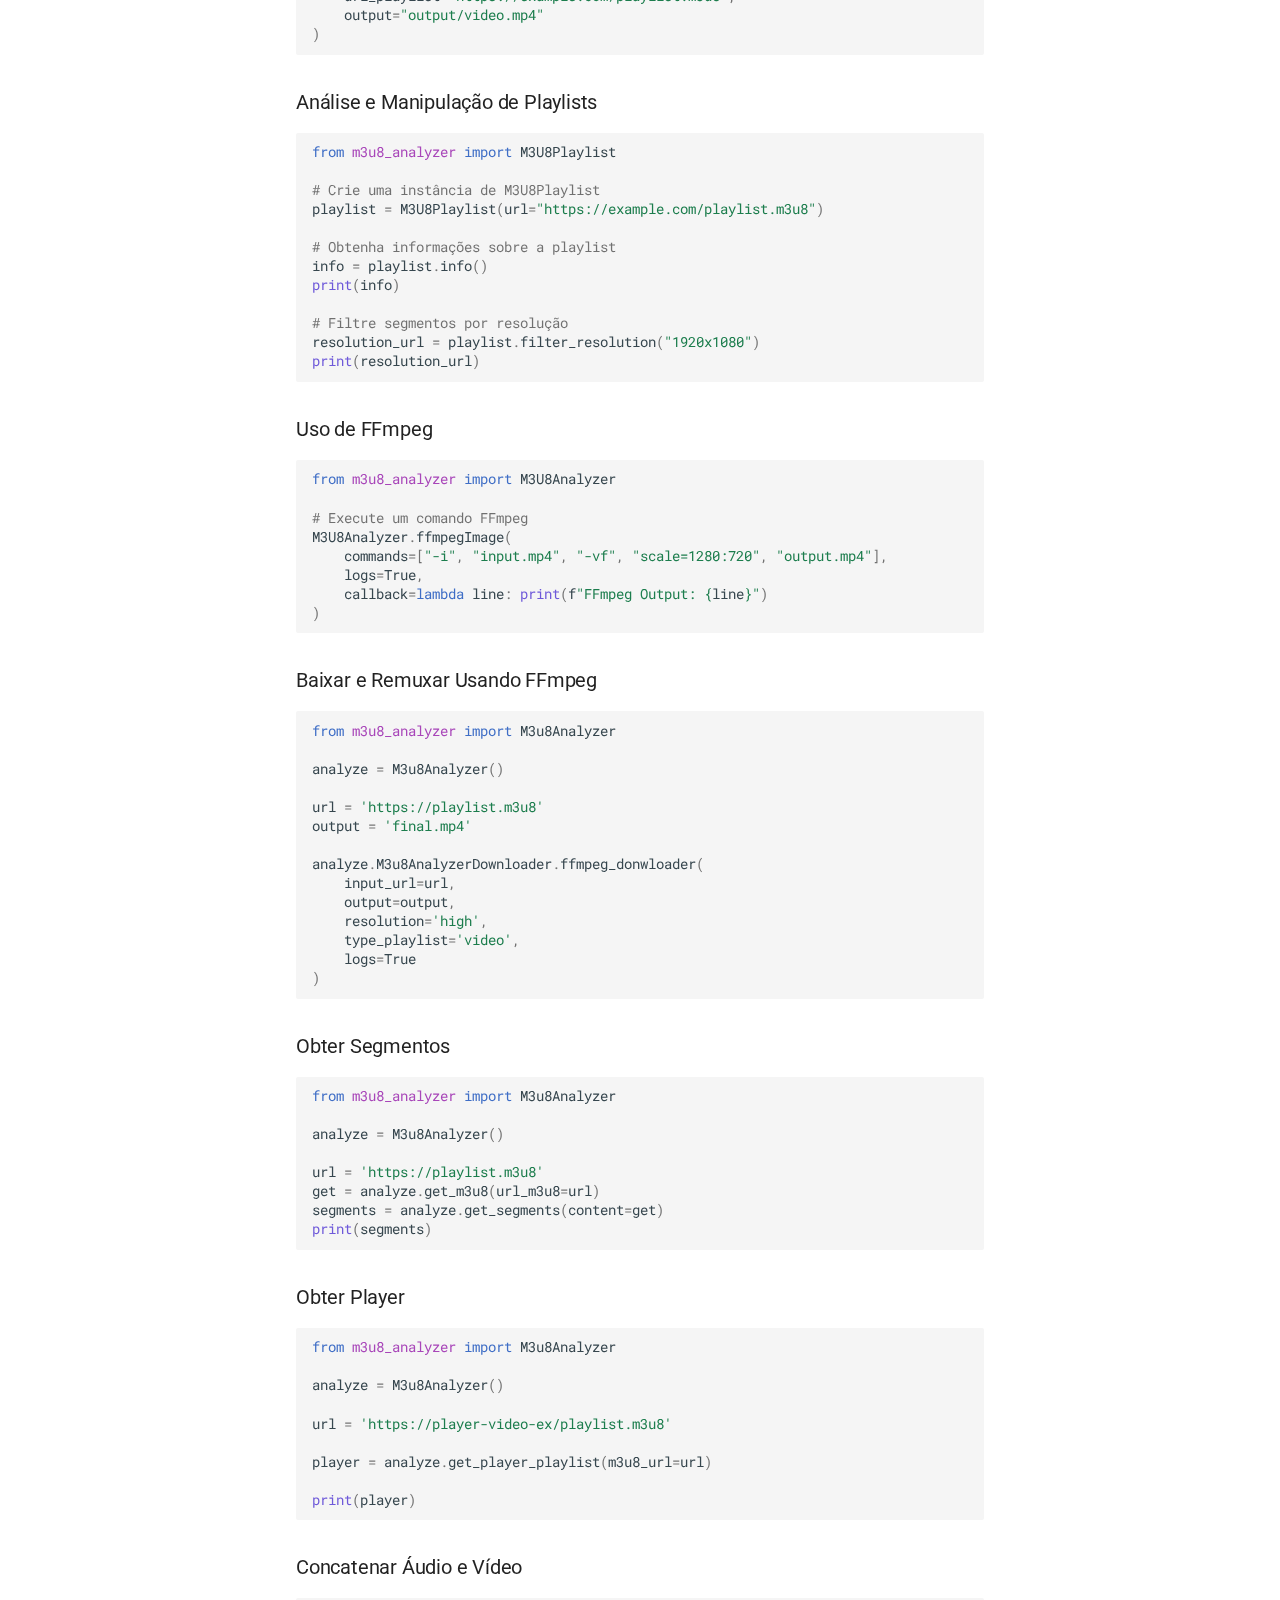
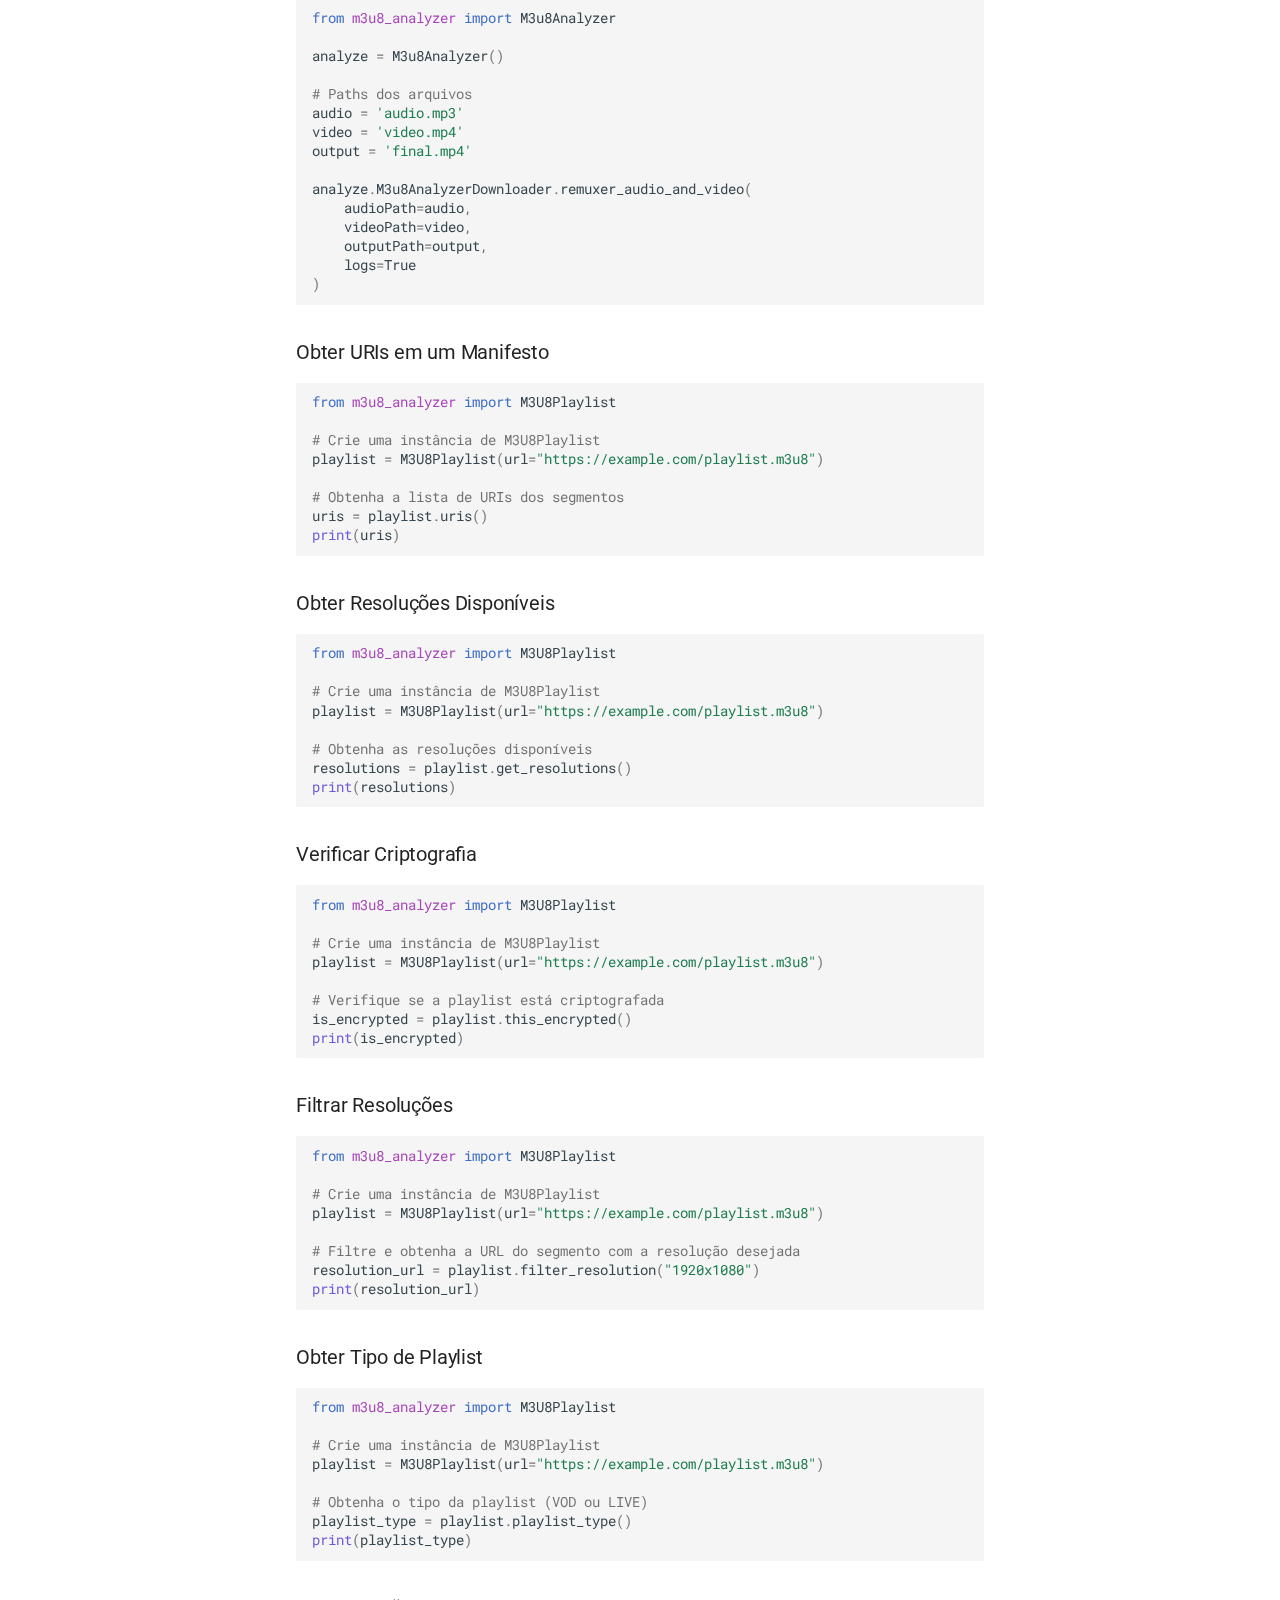
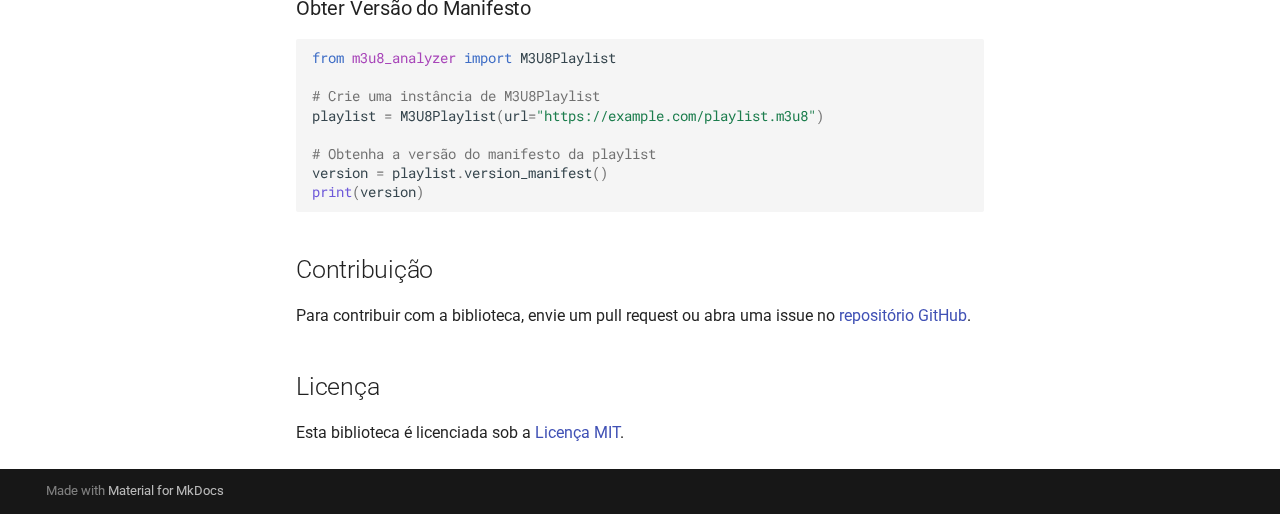
==== commit fb70a5af: "1.0.2.5" ====
--- a/docs/index.html
+++ b/docs/index.html
@@ -1,380 +1,923 @@
-<!DOCTYPE html>
-<html lang="pt-br">
-<head>
-    <meta charset="UTF-8">
-    <meta name="viewport" content="width=device-width, initial-scale=1.0">
-    <title>M3u8_Analyzer</title>
-    <link rel="stylesheet" href="stylesheets/style.css">
-    <link rel="shortcut icon" href="assets/logo.ico" type="image/x-icon">
-</head>
-<body>
-    <header class="logo">
-        <h1>M3u8_Analyzer</h1>
-        <a href="https://github.com/PauloCesar-dev404/M3u8_Analyzer" target="_top">
-        <img src="https://github.githubassets.com/favicons/favicon.svg" alt="GitHub Logo" style="width: 20px; height: 20px; margin-right: 8px;"><h3 style="color: rgb(94, 94, 94);">PauloCesar-dev404/M3u8_Analyzer</h3></a>
-      
-    </header>
-    
-    <div class="content">
-        <!-- Menu com os métodos da biblioteca -->
-        <div class="tabs">
-            <button class="tab-button" onclick="openTab(event, 'install')">Instalação</button>
-            <button class="tab-button" onclick="openTab(event, 'get_m3u8')">Obter Conteúdo de uma URL M3U8</button>
-            <button class="tab-button" onclick="openTab(event, 'get_type_m3u8_content')">Obter o Tipo da Playlist</button>
-            <button class="tab-button" onclick="openTab(event, 'get_high_resolution')">Obter Melhor Resolução</button>
-            <button class="tab-button" onclick="openTab(event, 'get_player_playlist')">Obter Player</button>
-            <button class="tab-button" onclick="openTab(event, 'get_audio_playlist')">Obter URL de Playlist de Áudio</button>
-            <button class="tab-button" onclick="openTab(event, 'remuxer_audio_and_video')">Remuxar Áudio e Vídeo</button>
-            <button class="tab-button" onclick="openTab(event, 'Como_obter_as_urls_de_streams')">Como obter as URLs de streams?</button>
-            <button class="tab-button" onclick="openTab(event, 'get_url_key_m3u8')">Obter chave de criptografia AES-128 e o IV de um conteúdo M3U8</button>            
-            <button class="tab-button" onclick="openTab(event, 'downloader_and_remuxer_segments')">Baixar uma playlist M3U8 segmentos por segmentos(suporte a descriptografia)</button>
-            <button class="tab-button" onclick="openTab(event, 'ffmpeg')">usar ffmpeg para baixar uma Playlist M3U8</button>
-            <button class="tab-button" onclick="openTab(event, 'delte-bins')">Como Apagar os binários da lib do meu ambiente?</button>
-
-
-
+
+<!doctype html>
+<html lang="pt" class="no-js">
+  <head>
+    
+      <meta charset="utf-8">
+      <meta name="viewport" content="width=device-width,initial-scale=1">
+      
+      
+      
+      
+      
+        <link rel="next" href="api/">
+      
+      
+      <link rel="icon" href="assets/logo_noturno.png">
+      <meta name="generator" content="mkdocs-1.6.0, mkdocs-material-9.5.33">
+    
+    
+      
+        <title>m3u8-analyzer</title>
+      
+    
+    
+      <link rel="stylesheet" href="assets/stylesheets/main.3cba04c6.min.css">
+      
+        
+        <link rel="stylesheet" href="assets/stylesheets/palette.06af60db.min.css">
+      
+      
+
+
+    
+    
+      
+    
+    
+      
+        
+        
+        <link rel="preconnect" href="https://fonts.gstatic.com" crossorigin>
+        <link rel="stylesheet" href="https://fonts.googleapis.com/css?family=Roboto:300,300i,400,400i,700,700i%7CRoboto+Mono:400,400i,700,700i&display=fallback">
+        <style>:root{--md-text-font:"Roboto";--md-code-font:"Roboto Mono"}</style>
+      
+    
+    
+      <link rel="stylesheet" href="assets/_mkdocstrings.css">
+    
+    <script>__md_scope=new URL(".",location),__md_hash=e=>[...e].reduce((e,_)=>(e<<5)-e+_.charCodeAt(0),0),__md_get=(e,_=localStorage,t=__md_scope)=>JSON.parse(_.getItem(t.pathname+"."+e)),__md_set=(e,_,t=localStorage,a=__md_scope)=>{try{t.setItem(a.pathname+"."+e,JSON.stringify(_))}catch(e){}}</script>
+    
+      
+
+    
+    
+    
+  </head>
+  
+  
+    
+    
+      
+    
+    
+    
+    
+    <body dir="ltr" data-md-color-scheme="default" data-md-color-primary="indigo" data-md-color-accent="indigo">
+  
+    
+    <input class="md-toggle" data-md-toggle="drawer" type="checkbox" id="__drawer" autocomplete="off">
+    <input class="md-toggle" data-md-toggle="search" type="checkbox" id="__search" autocomplete="off">
+    <label class="md-overlay" for="__drawer"></label>
+    <div data-md-component="skip">
+      
+        
+        <a href="#visao-geral" class="md-skip">
+          Pular para conteúdo
+        </a>
+      
+    </div>
+    <div data-md-component="announce">
+      
+    </div>
+    
+    
+      
+
+  
+
+<header class="md-header md-header--shadow" data-md-component="header">
+  <nav class="md-header__inner md-grid" aria-label="Cabeçalho">
+    <a href="." title="m3u8-analyzer" class="md-header__button md-logo" aria-label="m3u8-analyzer" data-md-component="logo">
+      
+  <img src="assets/logo_noturno.png" alt="logo">
+
+    </a>
+    <label class="md-header__button md-icon" for="__drawer">
+      
+      <svg xmlns="http://www.w3.org/2000/svg" viewBox="0 0 24 24"><path d="M3 6h18v2H3V6m0 5h18v2H3v-2m0 5h18v2H3v-2Z"/></svg>
+    </label>
+    <div class="md-header__title" data-md-component="header-title">
+      <div class="md-header__ellipsis">
+        <div class="md-header__topic">
+          <span class="md-ellipsis">
+            m3u8-analyzer
+          </span>
         </div>
-
-        <div id="delte-bins" class="tab-content">
-            <h1>Remover Binários</h1>
-            <p>Este script remove os binários da biblioteca do seu ambiente de desenvolvimento(ffmpeg,arquivos de configurações)</p>
+        <div class="md-header__topic" data-md-component="header-topic">
+          <span class="md-ellipsis">
             
-            <p><strong>Como Usar:</strong></p>
-            <p>Execute o script apropriado para o seu sistema operacional com o seu ambiente virtual ativado onde a biblioteca está instalada.</p>
+              Visão Geral
             
-            <p><strong>Para Linux:</strong></p>
-            <pre><code><span class="comment"># No terminal com seu ambiente virtual ativado</span>
-        remove_ffmpeg.sh</code></pre>
+          </span>
+        </div>
+      </div>
+    </div>
+    
+      
+        <form class="md-header__option" data-md-component="palette">
+  
+    
+    
+    
+    <input class="md-option" data-md-color-media="" data-md-color-scheme="default" data-md-color-primary="indigo" data-md-color-accent="indigo"  aria-label="modo Noite"  type="radio" name="__palette" id="__palette_0">
+    
+      <label class="md-header__button md-icon" title="modo Noite" for="__palette_1" hidden>
+        <svg xmlns="http://www.w3.org/2000/svg" viewBox="0 0 24 24"><path d="M12 8a4 4 0 0 0-4 4 4 4 0 0 0 4 4 4 4 0 0 0 4-4 4 4 0 0 0-4-4m0 10a6 6 0 0 1-6-6 6 6 0 0 1 6-6 6 6 0 0 1 6 6 6 6 0 0 1-6 6m8-9.31V4h-4.69L12 .69 8.69 4H4v4.69L.69 12 4 15.31V20h4.69L12 23.31 15.31 20H20v-4.69L23.31 12 20 8.69Z"/></svg>
+      </label>
+    
+  
+    
+    
+    
+    <input class="md-option" data-md-color-media="" data-md-color-scheme="slate" data-md-color-primary="indigo" data-md-color-accent="indigo"  aria-label="modo Dia"  type="radio" name="__palette" id="__palette_1">
+    
+      <label class="md-header__button md-icon" title="modo Dia" for="__palette_0" hidden>
+        <svg xmlns="http://www.w3.org/2000/svg" viewBox="0 0 24 24"><path d="M12 18c-.89 0-1.74-.2-2.5-.55C11.56 16.5 13 14.42 13 12c0-2.42-1.44-4.5-3.5-5.45C10.26 6.2 11.11 6 12 6a6 6 0 0 1 6 6 6 6 0 0 1-6 6m8-9.31V4h-4.69L12 .69 8.69 4H4v4.69L.69 12 4 15.31V20h4.69L12 23.31 15.31 20H20v-4.69L23.31 12 20 8.69Z"/></svg>
+      </label>
+    
+  
+</form>
+      
+    
+    
+      <script>var media,input,key,value,palette=__md_get("__palette");if(palette&&palette.color){"(prefers-color-scheme)"===palette.color.media&&(media=matchMedia("(prefers-color-scheme: light)"),input=document.querySelector(media.matches?"[data-md-color-media='(prefers-color-scheme: light)']":"[data-md-color-media='(prefers-color-scheme: dark)']"),palette.color.media=input.getAttribute("data-md-color-media"),palette.color.scheme=input.getAttribute("data-md-color-scheme"),palette.color.primary=input.getAttribute("data-md-color-primary"),palette.color.accent=input.getAttribute("data-md-color-accent"));for([key,value]of Object.entries(palette.color))document.body.setAttribute("data-md-color-"+key,value)}</script>
+    
+    
+    
+      <label class="md-header__button md-icon" for="__search">
+        
+        <svg xmlns="http://www.w3.org/2000/svg" viewBox="0 0 24 24"><path d="M9.5 3A6.5 6.5 0 0 1 16 9.5c0 1.61-.59 3.09-1.56 4.23l.27.27h.79l5 5-1.5 1.5-5-5v-.79l-.27-.27A6.516 6.516 0 0 1 9.5 16 6.5 6.5 0 0 1 3 9.5 6.5 6.5 0 0 1 9.5 3m0 2C7 5 5 7 5 9.5S7 14 9.5 14 14 12 14 9.5 12 5 9.5 5Z"/></svg>
+      </label>
+      <div class="md-search" data-md-component="search" role="dialog">
+  <label class="md-search__overlay" for="__search"></label>
+  <div class="md-search__inner" role="search">
+    <form class="md-search__form" name="search">
+      <input type="text" class="md-search__input" name="query" aria-label="Buscar" placeholder="Buscar" autocapitalize="off" autocorrect="off" autocomplete="off" spellcheck="false" data-md-component="search-query" required>
+      <label class="md-search__icon md-icon" for="__search">
+        
+        <svg xmlns="http://www.w3.org/2000/svg" viewBox="0 0 24 24"><path d="M9.5 3A6.5 6.5 0 0 1 16 9.5c0 1.61-.59 3.09-1.56 4.23l.27.27h.79l5 5-1.5 1.5-5-5v-.79l-.27-.27A6.516 6.516 0 0 1 9.5 16 6.5 6.5 0 0 1 3 9.5 6.5 6.5 0 0 1 9.5 3m0 2C7 5 5 7 5 9.5S7 14 9.5 14 14 12 14 9.5 12 5 9.5 5Z"/></svg>
+        
+        <svg xmlns="http://www.w3.org/2000/svg" viewBox="0 0 24 24"><path d="M20 11v2H8l5.5 5.5-1.42 1.42L4.16 12l7.92-7.92L13.5 5.5 8 11h12Z"/></svg>
+      </label>
+      <nav class="md-search__options" aria-label="Pesquisar">
+        
+        <button type="reset" class="md-search__icon md-icon" title="Limpar" aria-label="Limpar" tabindex="-1">
+          
+          <svg xmlns="http://www.w3.org/2000/svg" viewBox="0 0 24 24"><path d="M19 6.41 17.59 5 12 10.59 6.41 5 5 6.41 10.59 12 5 17.59 6.41 19 12 13.41 17.59 19 19 17.59 13.41 12 19 6.41Z"/></svg>
+        </button>
+      </nav>
+      
+    </form>
+    <div class="md-search__output">
+      <div class="md-search__scrollwrap" tabindex="0" data-md-scrollfix>
+        <div class="md-search-result" data-md-component="search-result">
+          <div class="md-search-result__meta">
+            Inicializando busca
+          </div>
+          <ol class="md-search-result__list" role="presentation"></ol>
+        </div>
+      </div>
+    </div>
+  </div>
+</div>
+    
+    
+      <div class="md-header__source">
+        <a href="https://github.com/PauloCesar-dev404/M3u8_Analyzer" title="Ir para repositório" class="md-source" data-md-component="source">
+  <div class="md-source__icon md-icon">
+    
+    <svg xmlns="http://www.w3.org/2000/svg" viewBox="0 0 448 512"><!--! Font Awesome Free 6.6.0 by @fontawesome - https://fontawesome.com License - https://fontawesome.com/license/free (Icons: CC BY 4.0, Fonts: SIL OFL 1.1, Code: MIT License) Copyright 2024 Fonticons, Inc.--><path d="M439.55 236.05 244 40.45a28.87 28.87 0 0 0-40.81 0l-40.66 40.63 51.52 51.52c27.06-9.14 52.68 16.77 43.39 43.68l49.66 49.66c34.23-11.8 61.18 31 35.47 56.69-26.49 26.49-70.21-2.87-56-37.34L240.22 199v121.85c25.3 12.54 22.26 41.85 9.08 55a34.34 34.34 0 0 1-48.55 0c-17.57-17.6-11.07-46.91 11.25-56v-123c-20.8-8.51-24.6-30.74-18.64-45L142.57 101 8.45 235.14a28.86 28.86 0 0 0 0 40.81l195.61 195.6a28.86 28.86 0 0 0 40.8 0l194.69-194.69a28.86 28.86 0 0 0 0-40.81z"/></svg>
+  </div>
+  <div class="md-source__repository">
+    GitHub
+  </div>
+</a>
+      </div>
+    
+  </nav>
+  
+</header>
+    
+    <div class="md-container" data-md-component="container">
+      
+      
+        
+          
+        
+      
+      <main class="md-main" data-md-component="main">
+        <div class="md-main__inner md-grid">
+          
             
-            <p><strong>Para Windows:</strong></p>
-            <pre><code><span class="comment"># No prompt de comando com seu ambiente virtual ativado</span>
-        remove_ffmpeg.bat</code></pre>
-        
-        </div>
-        
-        
-
-
-
-
-
-
-        <div id="get_url_key_m3u8" class="tab-content">
-            <h1>Método:</h1>
-            <h2><span class="func">EncryptSuport.get_url_key_m3u8</span><span class="opens">(</span><span class="param">m3u8_content</span>, <span class="param">player</span>, <span class="param">headers</span><span class="opens">)</span></h2>
-            <p>Extrai a URL da chave de criptografia AES-128 e o IV de um conteúdo M3U8.</p>
-            
-            <p><strong>Parâmetros:</strong></p>
-            <ul>
-                <li><code>m3u8_content</code> (str): String contendo o conteúdo do arquivo M3U8.</li>
-                <li><code>player</code> (str): URL base para formar o URL completo da chave, se necessário.</li>
-                <li><code>headers</code> (dict, opcional): Cabeçalhos HTTP opcionais para a requisição da chave.</li>
-            </ul>
-            
-            <p><strong>Retorno:</strong></p>
-            <p><code>dict</code>: Um dicionário contendo a chave em hexadecimal e o IV (se disponível). A chave é retornada com a chave 'key', e o IV com a chave 'iv'.</p>
-            
-            <p><strong>Exemplo:</strong></p>
-            <pre><code><span class="comment"># Exemplo de conteúdo M3U8</span>
-        m3u8_content = """
-        #EXTM3U
-        #EXT-X-VERSION:3
-        #EXT-X-TARGETDURATION:10
-        #EXT-X-MEDIA-SEQUENCE:0
-        #EXTINF:10.0,
-        http://example.com/segment0.ts
-        #EXTINF:10.0,
-        http://example.com/segment1.ts
-        #EXT-X-KEY:METHOD=AES-128,URI="http://example.com/key.key",IV=0x1234567890ABCDEF
-        #EXTINF:10.0,
-        http://example.com/segment2.ts
-        """
-        
-        <span class="comment"># Obtendo a chave e o IV</span>
-        result = <span class="func">EncryptSuport.get_url_key_m3u8</span>(<span class="param">m3u8_content</span>, 
-                                                                           <span class="param">"http://example.com"</span>, 
-                                                                           <span class="param">headers=<span class="dict">{"User-Agent": "my_agent"}</span></span>)
-        print(result)  <span class="comment"># Saída: {'key': 'aabbccddeeff00112233445566778899', 'iv': '1234567890abcdef'}</span></code></pre>
-            
-            <p><strong>Detalhes do Método:</strong></p>
-            <p>O método utiliza uma expressão regular para encontrar a URL da chave e o IV dentro do conteúdo M3U8. A URL da chave é formada combinando a URL base do player com a URL extraída do conteúdo M3U8. O método então faz uma requisição HTTP para obter o conteúdo da chave, converte-o para hexadecimal, e retorna um dicionário contendo a chave e o IV.</p>
+              
+              <div class="md-sidebar md-sidebar--primary" data-md-component="sidebar" data-md-type="navigation" >
+                <div class="md-sidebar__scrollwrap">
+                  <div class="md-sidebar__inner">
+                    
+
+
+
+<nav class="md-nav md-nav--primary" aria-label="Navegação" data-md-level="0">
+  <label class="md-nav__title" for="__drawer">
+    <a href="." title="m3u8-analyzer" class="md-nav__button md-logo" aria-label="m3u8-analyzer" data-md-component="logo">
+      
+  <img src="assets/logo_noturno.png" alt="logo">
+
+    </a>
+    m3u8-analyzer
+  </label>
+  
+    <div class="md-nav__source">
+      <a href="https://github.com/PauloCesar-dev404/M3u8_Analyzer" title="Ir para repositório" class="md-source" data-md-component="source">
+  <div class="md-source__icon md-icon">
+    
+    <svg xmlns="http://www.w3.org/2000/svg" viewBox="0 0 448 512"><!--! Font Awesome Free 6.6.0 by @fontawesome - https://fontawesome.com License - https://fontawesome.com/license/free (Icons: CC BY 4.0, Fonts: SIL OFL 1.1, Code: MIT License) Copyright 2024 Fonticons, Inc.--><path d="M439.55 236.05 244 40.45a28.87 28.87 0 0 0-40.81 0l-40.66 40.63 51.52 51.52c27.06-9.14 52.68 16.77 43.39 43.68l49.66 49.66c34.23-11.8 61.18 31 35.47 56.69-26.49 26.49-70.21-2.87-56-37.34L240.22 199v121.85c25.3 12.54 22.26 41.85 9.08 55a34.34 34.34 0 0 1-48.55 0c-17.57-17.6-11.07-46.91 11.25-56v-123c-20.8-8.51-24.6-30.74-18.64-45L142.57 101 8.45 235.14a28.86 28.86 0 0 0 0 40.81l195.61 195.6a28.86 28.86 0 0 0 40.8 0l194.69-194.69a28.86 28.86 0 0 0 0-40.81z"/></svg>
+  </div>
+  <div class="md-source__repository">
+    GitHub
+  </div>
+</a>
+    </div>
+  
+  <ul class="md-nav__list" data-md-scrollfix>
+    
+      
+      
+  
+  
+    
+  
+  
+  
+    <li class="md-nav__item md-nav__item--active">
+      
+      <input class="md-nav__toggle md-toggle" type="checkbox" id="__toc">
+      
+      
+      
+        <label class="md-nav__link md-nav__link--active" for="__toc">
+          
+  
+  <span class="md-ellipsis">
+    Visão Geral
+  </span>
+  
+
+          <span class="md-nav__icon md-icon"></span>
+        </label>
+      
+      <a href="." class="md-nav__link md-nav__link--active">
+        
+  
+  <span class="md-ellipsis">
+    Visão Geral
+  </span>
+  
+
+      </a>
+      
+        
+
+<nav class="md-nav md-nav--secondary" aria-label="Índice">
+  
+  
+  
+  
+    <label class="md-nav__title" for="__toc">
+      <span class="md-nav__icon md-icon"></span>
+      Índice
+    </label>
+    <ul class="md-nav__list" data-md-component="toc" data-md-scrollfix>
+      
+        <li class="md-nav__item">
+  <a href="#visao-geral" class="md-nav__link">
+    <span class="md-ellipsis">
+      Visão Geral
+    </span>
+  </a>
+  
+</li>
+      
+        <li class="md-nav__item">
+  <a href="#instalacao" class="md-nav__link">
+    <span class="md-ellipsis">
+      Instalação
+    </span>
+  </a>
+  
+</li>
+      
+        <li class="md-nav__item">
+  <a href="#uso" class="md-nav__link">
+    <span class="md-ellipsis">
+      Uso
+    </span>
+  </a>
+  
+    <nav class="md-nav" aria-label="Uso">
+      <ul class="md-nav__list">
+        
+          <li class="md-nav__item">
+  <a href="#exemplo-basico" class="md-nav__link">
+    <span class="md-ellipsis">
+      Exemplo Básico
+    </span>
+  </a>
+  
+</li>
+        
+          <li class="md-nav__item">
+  <a href="#analise-e-manipulacao-de-playlists" class="md-nav__link">
+    <span class="md-ellipsis">
+      Análise e Manipulação de Playlists
+    </span>
+  </a>
+  
+</li>
+        
+          <li class="md-nav__item">
+  <a href="#uso-de-ffmpeg" class="md-nav__link">
+    <span class="md-ellipsis">
+      Uso de FFmpeg
+    </span>
+  </a>
+  
+</li>
+        
+          <li class="md-nav__item">
+  <a href="#baixar-e-remuxar-usando-ffmpeg" class="md-nav__link">
+    <span class="md-ellipsis">
+      Baixar e Remuxar Usando FFmpeg
+    </span>
+  </a>
+  
+</li>
+        
+          <li class="md-nav__item">
+  <a href="#obter-segmentos" class="md-nav__link">
+    <span class="md-ellipsis">
+      Obter Segmentos
+    </span>
+  </a>
+  
+</li>
+        
+          <li class="md-nav__item">
+  <a href="#obter-player" class="md-nav__link">
+    <span class="md-ellipsis">
+      Obter Player
+    </span>
+  </a>
+  
+</li>
+        
+          <li class="md-nav__item">
+  <a href="#concatenar-audio-e-video" class="md-nav__link">
+    <span class="md-ellipsis">
+      Concatenar Áudio e Vídeo
+    </span>
+  </a>
+  
+</li>
+        
+          <li class="md-nav__item">
+  <a href="#obter-uris-em-um-manifesto" class="md-nav__link">
+    <span class="md-ellipsis">
+      Obter URIs em um Manifesto
+    </span>
+  </a>
+  
+</li>
+        
+          <li class="md-nav__item">
+  <a href="#obter-resolucoes-disponiveis" class="md-nav__link">
+    <span class="md-ellipsis">
+      Obter Resoluções Disponíveis
+    </span>
+  </a>
+  
+</li>
+        
+          <li class="md-nav__item">
+  <a href="#verificar-criptografia" class="md-nav__link">
+    <span class="md-ellipsis">
+      Verificar Criptografia
+    </span>
+  </a>
+  
+</li>
+        
+          <li class="md-nav__item">
+  <a href="#filtrar-resolucoes" class="md-nav__link">
+    <span class="md-ellipsis">
+      Filtrar Resoluções
+    </span>
+  </a>
+  
+</li>
+        
+          <li class="md-nav__item">
+  <a href="#obter-tipo-de-playlist" class="md-nav__link">
+    <span class="md-ellipsis">
+      Obter Tipo de Playlist
+    </span>
+  </a>
+  
+</li>
+        
+          <li class="md-nav__item">
+  <a href="#obter-versao-do-manifesto" class="md-nav__link">
+    <span class="md-ellipsis">
+      Obter Versão do Manifesto
+    </span>
+  </a>
+  
+</li>
+        
+      </ul>
+    </nav>
+  
+</li>
+      
+        <li class="md-nav__item">
+  <a href="#contribuicao" class="md-nav__link">
+    <span class="md-ellipsis">
+      Contribuição
+    </span>
+  </a>
+  
+</li>
+      
+        <li class="md-nav__item">
+  <a href="#licenca" class="md-nav__link">
+    <span class="md-ellipsis">
+      Licença
+    </span>
+  </a>
+  
+</li>
+      
+    </ul>
+  
+</nav>
+      
+    </li>
+  
+
+    
+      
+      
+  
+  
+  
+  
+    <li class="md-nav__item">
+      <a href="api/" class="md-nav__link">
+        
+  
+  <span class="md-ellipsis">
+    Api
+  </span>
+  
+
+      </a>
+    </li>
+  
+
+    
+  </ul>
+</nav>
+                  </div>
+                </div>
+              </div>
             
             
-            <p><strong>Notas Adicionais:</strong></p>
-            <p>Se o IV não estiver disponível no conteúdo M3U8, o valor retornado será <code>None</code> para a chave 'iv'. Além disso, é importante garantir que a URL base fornecida seja a correta para a formação do URL da chave.</p>
+              
+              <div class="md-sidebar md-sidebar--secondary" data-md-component="sidebar" data-md-type="toc" >
+                <div class="md-sidebar__scrollwrap">
+                  <div class="md-sidebar__inner">
+                    
+
+<nav class="md-nav md-nav--secondary" aria-label="Índice">
+  
+  
+  
+  
+    <label class="md-nav__title" for="__toc">
+      <span class="md-nav__icon md-icon"></span>
+      Índice
+    </label>
+    <ul class="md-nav__list" data-md-component="toc" data-md-scrollfix>
+      
+        <li class="md-nav__item">
+  <a href="#visao-geral" class="md-nav__link">
+    <span class="md-ellipsis">
+      Visão Geral
+    </span>
+  </a>
+  
+</li>
+      
+        <li class="md-nav__item">
+  <a href="#instalacao" class="md-nav__link">
+    <span class="md-ellipsis">
+      Instalação
+    </span>
+  </a>
+  
+</li>
+      
+        <li class="md-nav__item">
+  <a href="#uso" class="md-nav__link">
+    <span class="md-ellipsis">
+      Uso
+    </span>
+  </a>
+  
+    <nav class="md-nav" aria-label="Uso">
+      <ul class="md-nav__list">
+        
+          <li class="md-nav__item">
+  <a href="#exemplo-basico" class="md-nav__link">
+    <span class="md-ellipsis">
+      Exemplo Básico
+    </span>
+  </a>
+  
+</li>
+        
+          <li class="md-nav__item">
+  <a href="#analise-e-manipulacao-de-playlists" class="md-nav__link">
+    <span class="md-ellipsis">
+      Análise e Manipulação de Playlists
+    </span>
+  </a>
+  
+</li>
+        
+          <li class="md-nav__item">
+  <a href="#uso-de-ffmpeg" class="md-nav__link">
+    <span class="md-ellipsis">
+      Uso de FFmpeg
+    </span>
+  </a>
+  
+</li>
+        
+          <li class="md-nav__item">
+  <a href="#baixar-e-remuxar-usando-ffmpeg" class="md-nav__link">
+    <span class="md-ellipsis">
+      Baixar e Remuxar Usando FFmpeg
+    </span>
+  </a>
+  
+</li>
+        
+          <li class="md-nav__item">
+  <a href="#obter-segmentos" class="md-nav__link">
+    <span class="md-ellipsis">
+      Obter Segmentos
+    </span>
+  </a>
+  
+</li>
+        
+          <li class="md-nav__item">
+  <a href="#obter-player" class="md-nav__link">
+    <span class="md-ellipsis">
+      Obter Player
+    </span>
+  </a>
+  
+</li>
+        
+          <li class="md-nav__item">
+  <a href="#concatenar-audio-e-video" class="md-nav__link">
+    <span class="md-ellipsis">
+      Concatenar Áudio e Vídeo
+    </span>
+  </a>
+  
+</li>
+        
+          <li class="md-nav__item">
+  <a href="#obter-uris-em-um-manifesto" class="md-nav__link">
+    <span class="md-ellipsis">
+      Obter URIs em um Manifesto
+    </span>
+  </a>
+  
+</li>
+        
+          <li class="md-nav__item">
+  <a href="#obter-resolucoes-disponiveis" class="md-nav__link">
+    <span class="md-ellipsis">
+      Obter Resoluções Disponíveis
+    </span>
+  </a>
+  
+</li>
+        
+          <li class="md-nav__item">
+  <a href="#verificar-criptografia" class="md-nav__link">
+    <span class="md-ellipsis">
+      Verificar Criptografia
+    </span>
+  </a>
+  
+</li>
+        
+          <li class="md-nav__item">
+  <a href="#filtrar-resolucoes" class="md-nav__link">
+    <span class="md-ellipsis">
+      Filtrar Resoluções
+    </span>
+  </a>
+  
+</li>
+        
+          <li class="md-nav__item">
+  <a href="#obter-tipo-de-playlist" class="md-nav__link">
+    <span class="md-ellipsis">
+      Obter Tipo de Playlist
+    </span>
+  </a>
+  
+</li>
+        
+          <li class="md-nav__item">
+  <a href="#obter-versao-do-manifesto" class="md-nav__link">
+    <span class="md-ellipsis">
+      Obter Versão do Manifesto
+    </span>
+  </a>
+  
+</li>
+        
+      </ul>
+    </nav>
+  
+</li>
+      
+        <li class="md-nav__item">
+  <a href="#contribuicao" class="md-nav__link">
+    <span class="md-ellipsis">
+      Contribuição
+    </span>
+  </a>
+  
+</li>
+      
+        <li class="md-nav__item">
+  <a href="#licenca" class="md-nav__link">
+    <span class="md-ellipsis">
+      Licença
+    </span>
+  </a>
+  
+</li>
+      
+    </ul>
+  
+</nav>
+                  </div>
+                </div>
+              </div>
+            
+          
+          
+            <div class="md-content" data-md-component="content">
+              <article class="md-content__inner md-typeset">
+                
+                  
+
+  
+  
+
+
+  <h1>Visão Geral</h1>
+
+<p align="center">
+  <img src="assets/logo_noturno.png" alt="Logo">
+</p>
+<h2 id="visao-geral">Visão Geral</h2>
+<p>A biblioteca <code>m3u8_analyzer</code> facilita a análise e manipulação de playlists M3U8, com suporte para descriptografia, remuxagem e execução de comandos FFmpeg.</p>
+<h2 id="instalacao">Instalação</h2>
+<p>Para instalar a biblioteca, use o seguinte comando:</p>
+<div class="highlight"><pre><span></span><code>pip<span class="w"> </span>install<span class="w"> </span>m3u8-analyzer
+</code></pre></div>
+<h2 id="uso">Uso</h2>
+<h3 id="exemplo-basico">Exemplo Básico</h3>
+<p>Aqui está um exemplo básico de uso da biblioteca:</p>
+<div class="highlight"><pre><span></span><code><span class="kn">from</span> <span class="nn">m3u8_analyzer</span> <span class="kn">import</span> <span class="n">M3U8Analyzer</span>
+
+<span class="c1"># Crie uma instância da classe M3U8Playlist</span>
+<span class="n">playlist</span> <span class="o">=</span> <span class="n">M3U8Analyzer</span><span class="o">.</span><span class="n">parsing_m3u8</span><span class="p">(</span><span class="s2">&quot;https://example.com/playlist.m3u8&quot;</span><span class="p">)</span>
+
+<span class="c1"># Obtenha informações sobre a playlist</span>
+<span class="n">info</span> <span class="o">=</span> <span class="n">playlist</span><span class="o">.</span><span class="n">info</span><span class="p">()</span>
+<span class="nb">print</span><span class="p">(</span><span class="n">info</span><span class="p">)</span>
+
+<span class="c1"># Baixe e remuxe segmentos</span>
+<span class="n">M3U8Analyzer</span><span class="o">.</span><span class="n">downloader_and_remuxer_segments</span><span class="p">(</span>
+    <span class="n">url_playlist</span><span class="o">=</span><span class="s2">&quot;https://example.com/playlist.m3u8&quot;</span><span class="p">,</span>
+    <span class="n">output</span><span class="o">=</span><span class="s2">&quot;output/video.mp4&quot;</span>
+<span class="p">)</span>
+</code></pre></div>
+<h3 id="analise-e-manipulacao-de-playlists">Análise e Manipulação de Playlists</h3>
+<div class="highlight"><pre><span></span><code><span class="kn">from</span> <span class="nn">m3u8_analyzer</span> <span class="kn">import</span> <span class="n">M3U8Playlist</span>
+
+<span class="c1"># Crie uma instância de M3U8Playlist</span>
+<span class="n">playlist</span> <span class="o">=</span> <span class="n">M3U8Playlist</span><span class="p">(</span><span class="n">url</span><span class="o">=</span><span class="s2">&quot;https://example.com/playlist.m3u8&quot;</span><span class="p">)</span>
+
+<span class="c1"># Obtenha informações sobre a playlist</span>
+<span class="n">info</span> <span class="o">=</span> <span class="n">playlist</span><span class="o">.</span><span class="n">info</span><span class="p">()</span>
+<span class="nb">print</span><span class="p">(</span><span class="n">info</span><span class="p">)</span>
+
+<span class="c1"># Filtre segmentos por resolução</span>
+<span class="n">resolution_url</span> <span class="o">=</span> <span class="n">playlist</span><span class="o">.</span><span class="n">filter_resolution</span><span class="p">(</span><span class="s2">&quot;1920x1080&quot;</span><span class="p">)</span>
+<span class="nb">print</span><span class="p">(</span><span class="n">resolution_url</span><span class="p">)</span>
+</code></pre></div>
+<h3 id="uso-de-ffmpeg">Uso de FFmpeg</h3>
+<div class="highlight"><pre><span></span><code><span class="kn">from</span> <span class="nn">m3u8_analyzer</span> <span class="kn">import</span> <span class="n">M3U8Analyzer</span>
+
+<span class="c1"># Execute um comando FFmpeg</span>
+<span class="n">M3U8Analyzer</span><span class="o">.</span><span class="n">ffmpegImage</span><span class="p">(</span>
+    <span class="n">commands</span><span class="o">=</span><span class="p">[</span><span class="s2">&quot;-i&quot;</span><span class="p">,</span> <span class="s2">&quot;input.mp4&quot;</span><span class="p">,</span> <span class="s2">&quot;-vf&quot;</span><span class="p">,</span> <span class="s2">&quot;scale=1280:720&quot;</span><span class="p">,</span> <span class="s2">&quot;output.mp4&quot;</span><span class="p">],</span>
+    <span class="n">logs</span><span class="o">=</span><span class="kc">True</span><span class="p">,</span>
+    <span class="n">callback</span><span class="o">=</span><span class="k">lambda</span> <span class="n">line</span><span class="p">:</span> <span class="nb">print</span><span class="p">(</span><span class="sa">f</span><span class="s2">&quot;FFmpeg Output: </span><span class="si">{</span><span class="n">line</span><span class="si">}</span><span class="s2">&quot;</span><span class="p">)</span>
+<span class="p">)</span>
+</code></pre></div>
+<h3 id="baixar-e-remuxar-usando-ffmpeg">Baixar e Remuxar Usando FFmpeg</h3>
+<div class="highlight"><pre><span></span><code><span class="kn">from</span> <span class="nn">m3u8_analyzer</span> <span class="kn">import</span> <span class="n">M3u8Analyzer</span>
+
+<span class="n">analyze</span> <span class="o">=</span> <span class="n">M3u8Analyzer</span><span class="p">()</span>
+
+<span class="n">url</span> <span class="o">=</span> <span class="s1">&#39;https://playlist.m3u8&#39;</span>
+<span class="n">output</span> <span class="o">=</span> <span class="s1">&#39;final.mp4&#39;</span>
+
+<span class="n">analyze</span><span class="o">.</span><span class="n">M3u8AnalyzerDownloader</span><span class="o">.</span><span class="n">ffmpeg_donwloader</span><span class="p">(</span>
+    <span class="n">input_url</span><span class="o">=</span><span class="n">url</span><span class="p">,</span> 
+    <span class="n">output</span><span class="o">=</span><span class="n">output</span><span class="p">,</span> 
+    <span class="n">resolution</span><span class="o">=</span><span class="s1">&#39;high&#39;</span><span class="p">,</span> 
+    <span class="n">type_playlist</span><span class="o">=</span><span class="s1">&#39;video&#39;</span><span class="p">,</span>
+    <span class="n">logs</span><span class="o">=</span><span class="kc">True</span>
+<span class="p">)</span>
+</code></pre></div>
+<h3 id="obter-segmentos">Obter Segmentos</h3>
+<div class="highlight"><pre><span></span><code><span class="kn">from</span> <span class="nn">m3u8_analyzer</span> <span class="kn">import</span> <span class="n">M3u8Analyzer</span>
+
+<span class="n">analyze</span> <span class="o">=</span> <span class="n">M3u8Analyzer</span><span class="p">()</span>
+
+<span class="n">url</span> <span class="o">=</span> <span class="s1">&#39;https://playlist.m3u8&#39;</span>
+<span class="n">get</span> <span class="o">=</span> <span class="n">analyze</span><span class="o">.</span><span class="n">get_m3u8</span><span class="p">(</span><span class="n">url_m3u8</span><span class="o">=</span><span class="n">url</span><span class="p">)</span>
+<span class="n">segments</span> <span class="o">=</span> <span class="n">analyze</span><span class="o">.</span><span class="n">get_segments</span><span class="p">(</span><span class="n">content</span><span class="o">=</span><span class="n">get</span><span class="p">)</span>
+<span class="nb">print</span><span class="p">(</span><span class="n">segments</span><span class="p">)</span>
+</code></pre></div>
+<h3 id="obter-player">Obter Player</h3>
+<div class="highlight"><pre><span></span><code><span class="kn">from</span> <span class="nn">m3u8_analyzer</span> <span class="kn">import</span> <span class="n">M3u8Analyzer</span>
+
+<span class="n">analyze</span> <span class="o">=</span> <span class="n">M3u8Analyzer</span><span class="p">()</span>
+
+<span class="n">url</span> <span class="o">=</span> <span class="s1">&#39;https://player-video-ex/playlist.m3u8&#39;</span>
+
+<span class="n">player</span> <span class="o">=</span> <span class="n">analyze</span><span class="o">.</span><span class="n">get_player_playlist</span><span class="p">(</span><span class="n">m3u8_url</span><span class="o">=</span><span class="n">url</span><span class="p">)</span>
+
+<span class="nb">print</span><span class="p">(</span><span class="n">player</span><span class="p">)</span>
+</code></pre></div>
+<h3 id="concatenar-audio-e-video">Concatenar Áudio e Vídeo</h3>
+<div class="highlight"><pre><span></span><code><span class="kn">from</span> <span class="nn">m3u8_analyzer</span> <span class="kn">import</span> <span class="n">M3u8Analyzer</span>
+
+<span class="n">analyze</span> <span class="o">=</span> <span class="n">M3u8Analyzer</span><span class="p">()</span>
+
+<span class="c1"># Paths dos arquivos</span>
+<span class="n">audio</span> <span class="o">=</span> <span class="s1">&#39;audio.mp3&#39;</span>
+<span class="n">video</span> <span class="o">=</span> <span class="s1">&#39;video.mp4&#39;</span>
+<span class="n">output</span> <span class="o">=</span> <span class="s1">&#39;final.mp4&#39;</span>
+
+<span class="n">analyze</span><span class="o">.</span><span class="n">M3u8AnalyzerDownloader</span><span class="o">.</span><span class="n">remuxer_audio_and_video</span><span class="p">(</span>
+    <span class="n">audioPath</span><span class="o">=</span><span class="n">audio</span><span class="p">,</span>
+    <span class="n">videoPath</span><span class="o">=</span><span class="n">video</span><span class="p">,</span>
+    <span class="n">outputPath</span><span class="o">=</span><span class="n">output</span><span class="p">,</span>
+    <span class="n">logs</span><span class="o">=</span><span class="kc">True</span>
+<span class="p">)</span>
+</code></pre></div>
+<h3 id="obter-uris-em-um-manifesto">Obter URIs em um Manifesto</h3>
+<div class="highlight"><pre><span></span><code><span class="kn">from</span> <span class="nn">m3u8_analyzer</span> <span class="kn">import</span> <span class="n">M3U8Playlist</span>
+
+<span class="c1"># Crie uma instância de M3U8Playlist</span>
+<span class="n">playlist</span> <span class="o">=</span> <span class="n">M3U8Playlist</span><span class="p">(</span><span class="n">url</span><span class="o">=</span><span class="s2">&quot;https://example.com/playlist.m3u8&quot;</span><span class="p">)</span>
+
+<span class="c1"># Obtenha a lista de URIs dos segmentos</span>
+<span class="n">uris</span> <span class="o">=</span> <span class="n">playlist</span><span class="o">.</span><span class="n">uris</span><span class="p">()</span>
+<span class="nb">print</span><span class="p">(</span><span class="n">uris</span><span class="p">)</span>
+</code></pre></div>
+<h3 id="obter-resolucoes-disponiveis">Obter Resoluções Disponíveis</h3>
+<div class="highlight"><pre><span></span><code><span class="kn">from</span> <span class="nn">m3u8_analyzer</span> <span class="kn">import</span> <span class="n">M3U8Playlist</span>
+
+<span class="c1"># Crie uma instância de M3U8Playlist</span>
+<span class="n">playlist</span> <span class="o">=</span> <span class="n">M3U8Playlist</span><span class="p">(</span><span class="n">url</span><span class="o">=</span><span class="s2">&quot;https://example.com/playlist.m3u8&quot;</span><span class="p">)</span>
+
+<span class="c1"># Obtenha as resoluções disponíveis</span>
+<span class="n">resolutions</span> <span class="o">=</span> <span class="n">playlist</span><span class="o">.</span><span class="n">get_resolutions</span><span class="p">()</span>
+<span class="nb">print</span><span class="p">(</span><span class="n">resolutions</span><span class="p">)</span>
+</code></pre></div>
+<h3 id="verificar-criptografia">Verificar Criptografia</h3>
+<div class="highlight"><pre><span></span><code><span class="kn">from</span> <span class="nn">m3u8_analyzer</span> <span class="kn">import</span> <span class="n">M3U8Playlist</span>
+
+<span class="c1"># Crie uma instância de M3U8Playlist</span>
+<span class="n">playlist</span> <span class="o">=</span> <span class="n">M3U8Playlist</span><span class="p">(</span><span class="n">url</span><span class="o">=</span><span class="s2">&quot;https://example.com/playlist.m3u8&quot;</span><span class="p">)</span>
+
+<span class="c1"># Verifique se a playlist está criptografada</span>
+<span class="n">is_encrypted</span> <span class="o">=</span> <span class="n">playlist</span><span class="o">.</span><span class="n">this_encrypted</span><span class="p">()</span>
+<span class="nb">print</span><span class="p">(</span><span class="n">is_encrypted</span><span class="p">)</span>
+</code></pre></div>
+<h3 id="filtrar-resolucoes">Filtrar Resoluções</h3>
+<div class="highlight"><pre><span></span><code><span class="kn">from</span> <span class="nn">m3u8_analyzer</span> <span class="kn">import</span> <span class="n">M3U8Playlist</span>
+
+<span class="c1"># Crie uma instância de M3U8Playlist</span>
+<span class="n">playlist</span> <span class="o">=</span> <span class="n">M3U8Playlist</span><span class="p">(</span><span class="n">url</span><span class="o">=</span><span class="s2">&quot;https://example.com/playlist.m3u8&quot;</span><span class="p">)</span>
+
+<span class="c1"># Filtre e obtenha a URL do segmento com a resolução desejada</span>
+<span class="n">resolution_url</span> <span class="o">=</span> <span class="n">playlist</span><span class="o">.</span><span class="n">filter_resolution</span><span class="p">(</span><span class="s2">&quot;1920x1080&quot;</span><span class="p">)</span>
+<span class="nb">print</span><span class="p">(</span><span class="n">resolution_url</span><span class="p">)</span>
+</code></pre></div>
+<h3 id="obter-tipo-de-playlist">Obter Tipo de Playlist</h3>
+<div class="highlight"><pre><span></span><code><span class="kn">from</span> <span class="nn">m3u8_analyzer</span> <span class="kn">import</span> <span class="n">M3U8Playlist</span>
+
+<span class="c1"># Crie uma instância de M3U8Playlist</span>
+<span class="n">playlist</span> <span class="o">=</span> <span class="n">M3U8Playlist</span><span class="p">(</span><span class="n">url</span><span class="o">=</span><span class="s2">&quot;https://example.com/playlist.m3u8&quot;</span><span class="p">)</span>
+
+<span class="c1"># Obtenha o tipo da playlist (VOD ou LIVE)</span>
+<span class="n">playlist_type</span> <span class="o">=</span> <span class="n">playlist</span><span class="o">.</span><span class="n">playlist_type</span><span class="p">()</span>
+<span class="nb">print</span><span class="p">(</span><span class="n">playlist_type</span><span class="p">)</span>
+</code></pre></div>
+<h3 id="obter-versao-do-manifesto">Obter Versão do Manifesto</h3>
+<div class="highlight"><pre><span></span><code><span class="kn">from</span> <span class="nn">m3u8_analyzer</span> <span class="kn">import</span> <span class="n">M3U8Playlist</span>
+
+<span class="c1"># Crie uma instância de M3U8Playlist</span>
+<span class="n">playlist</span> <span class="o">=</span> <span class="n">M3U8Playlist</span><span class="p">(</span><span class="n">url</span><span class="o">=</span><span class="s2">&quot;https://example.com/playlist.m3u8&quot;</span><span class="p">)</span>
+
+<span class="c1"># Obtenha a versão do manifesto da playlist</span>
+<span class="n">version</span> <span class="o">=</span> <span class="n">playlist</span><span class="o">.</span><span class="n">version_manifest</span><span class="p">()</span>
+<span class="nb">print</span><span class="p">(</span><span class="n">version</span><span class="p">)</span>
+</code></pre></div>
+<h2 id="contribuicao">Contribuição</h2>
+<p>Para contribuir com a biblioteca, envie um pull request ou abra uma issue no <a href="https://github.com/PauloCesar-dev404/m3u8_analyzer">repositório GitHub</a>.</p>
+<h2 id="licenca">Licença</h2>
+<p>Esta biblioteca é licenciada sob a <a href="LICENSE">Licença MIT</a>.</p>
+
+
+
+
+
+
+
+
+
+
+
+
+                
+              </article>
+            </div>
+          
+          
+<script>var target=document.getElementById(location.hash.slice(1));target&&target.name&&(target.checked=target.name.startsWith("__tabbed_"))</script>
         </div>
         
-
-        <div id="downloader_and_remuxer_segments" class="tab-content">
-            <h1>Método:</h1>
-            <h2><span class="func">M3u8Analyzer.M3u8AnalyzerDownloader.downloader_and_remuxer_segments</span><span class="opens">(</span><span class="param">url_playlist</span>, <span class="param">output</span>, <span class="param">key_hex</span>, <span class="param">iv_hex</span>, <span class="param">player</span>, <span class="param">headers</span>, <span class="param">segmentsType</span><span class="opens">)</span></h2>
-            <p>Baixa os segmentos de uma playlist M3U8 e os combina em um arquivo de vídeo. O método suporta descriptografia de segmentos se uma chave e IV forem fornecidos.</p>
-            
-            <p><strong>Parâmetros:</strong></p>
-            <ul>
-                <li><code>url_playlist</code> (str): URL da playlist de segmentos M3U8.</li>
-                <li><code>output</code> (str): Caminho de saída para o vídeo final (por exemplo, <code>dir/nome.mp4</code>).</li>
-                <li><code>key_hex</code> (str, opcional): Chave de descriptografia em formato hexadecimal.</li>
-                <li><code>iv_hex</code> (str, opcional): IV (vetor de inicialização) em formato hexadecimal.</li>
-                <li><code>player</code> (str, opcional): URL base para os segmentos, se necessário.</li>
-                <li><code>headers</code> (dict, opcional): Cabeçalhos HTTP adicionais para as requisições.</li>
-                <li><code>segmentsType</code> (str, opcional): Tipo de segmentos de saída. Se os segmentos forem do tipo '.m4s','.ts', o método ajusta a extensão dos arquivos temporários.</li>
-            </ul>
-            
-            <p><strong>Retorno:</strong></p>
-            <p><code>None</code>: O método não retorna valor, mas realiza o download e combinação dos segmentos em um único arquivo de vídeo.</p>
-            
-            <p><strong>Exemplo:</strong></p>
-            <pre><code><span class="comment"># Baixando e remuxando segmentos</span>
-        downloader_and_remuxer_segments(<span class="param">"http://example.com/playlist.m3u8"</span>, 
-                                        <span class="param">"output/video.mp4"</span>, 
-                                        <span class="param">key_hex=<span class="string">"your_key_hex"</span></span>, 
-                                        <span class="param">iv_hex=<span class="string">"your_iv_hex"</span></span>, 
-                                        <span class="param">player=<span class="string">"http://example.com/base_url"</span></span>, 
-                                        <span class="param">headers=<span class="dict">{"User-Agent": "your_agent"}</span></span>, 
-                                        <span class="param">segmentsType=<span class="string">".m4s"</span></span>)</code></pre>
-            
-            <p><strong>Detalhes do Método:</strong></p>
-            <p>O método começa verificando se a URL da playlist é válida e, em seguida, faz uma requisição HTTP para obter o conteúdo da playlist. Os segmentos são baixados e salvos como arquivos temporários. Se chaves e IVs forem fornecidos, o método realiza a descriptografia dos segmentos. Após o download, os segmentos são combinados em um arquivo de vídeo usando um método auxiliar. O método também lida com exceções relacionadas a conexões e arquivos, e garante que os arquivos temporários sejam removidos após a conclusão.</p>
-        </div>
-
-
-
-
-
-
-        <div id="ffmpeg" class="tab-content">
-            <h1>Método:</h1>
-            <h2><span class="func">M3u8Analyzer.M3u8AnalyzerDownloader.ffmpeg</span><span class="opens">(</span><span class="param">input_url</span>, <span class="param">output</span>, <span class="param">type_playlist</span>, <span class="param">resolution</span><span class="opens">)</span></h2>
-            <p>Baixa um vídeo ou áudio a partir de uma URL M3U8 utilizando o FFmpeg. Dependendo do tipo de playlist, o usuário pode especificar a resolução desejada.</p>
-            
-            <p><strong>Parâmetros:</strong></p>
-            <ul>
-                <li><code>input_url</code> (str): URL da playlist M3U8.</li>
-                <li><code>output</code> (str): Caminho de saída para o vídeo ou áudio final (por exemplo, <code>dir/nome.mp4</code>).</li>
-                <li><code>type_playlist</code> (str): Tipo da playlist ('audio' ou 'video').</li>
-                <li><code>resolution</code> (str, opcional): Resolução desejada para download. Pode ser 'medium', 'lower', ou 'high'. Se não for especificada, 'high' é usada como padrão.</li>
-            </ul>
-            
-            <p><strong>Retorno:</strong></p>
-            <p><code>None</code>: O método não retorna valor, mas realiza o download do vídeo ou áudio especificado.</p>
-        
-            <p><strong>Exemplo:</strong></p>
-            <pre><code><span class="comment"># Baixando um vídeo em alta resolução</span>
-        ffmpeg(<span class="param">"http://exemplo.com/playlist.m3u8"</span>, <span class="param">"output/video.mp4"</span>, <span class="param">"video"</span>, <span class="param">"high"</span>)
-        
-        <span class="comment"># Baixando áudio com resolução padrão</span>
-        ffmpeg(<span class="param">"http://exemplo.com/playlist.m3u8"</span>, <span class="param">"output/audio.mp3"</span>, <span class="param">"audio"</span>)</code></pre>
-            
-            <p><strong>Detalhes do Método:</strong></p>
-            <p>O método verifica o sistema operacional e seleciona a versão correta do FFmpeg (seja 'ffmpeg' ou 'ffmpeg.exe'). Ele mapeia a resolução desejada para os filtros de FFmpeg e constrói o comando para executar o download. O processo é gerenciado utilizando a biblioteca <code>subprocess</code> para executar o comando FFmpeg e monitorar a saída.</p>
-            
-            <p><strong>Exceções Levantadas:</strong></p>
-            <ul>
-                <li><code>SyntaxError</code>: Se o parâmetro <code>type_playlist</code> não for uma string.</li>
-                <li><code>ValueError</code>: Se o tipo de playlist especificado não for 'audio' ou 'video'.</li>
-            </ul>
-            
-            <p><strong>Comando FFmpeg Gerado:</strong></p>
-            <p>Dependendo dos parâmetros fornecidos, o comando FFmpeg gerado será semelhante a:</p>
-            <pre><code>ffmpeg -y -i http://exemplo.com/playlist.m3u8 -map v:2 -c copy output/video.mp4</code></pre>
-
-        </div>
-        
-        
-            <div id="Como_obter_as_urls_de_streams" class="tab-content" style="display:none;">
-                <h1>Como obter as URLs de streams?</h1>
-                <h2>O que são HLS e M3U8?</h2>
-                <p>
-                    <strong>HLS (HTTP Live Streaming):</strong> HLS é um protocolo de streaming de mídia desenvolvido pela Apple. 
-                    Ele divide o conteúdo de mídia em pequenos segmentos, que são transmitidos pela internet e reproduzidos em sequência. 
-                    O HLS é amplamente utilizado para a transmissão de vídeo ao vivo e sob demanda, sendo compatível com uma variedade de dispositivos, 
-                    incluindo smartphones, tablets e computadores.
-                </p>
-                <p>
-                    <strong>M3U8:</strong> O M3U8 é um arquivo de playlist utilizado pelo HLS. 
-                    Ele contém uma lista de URLs que apontam para os segmentos de mídia, geralmente em formato <code>.ts</code> (Transport Stream). 
-                    O arquivo M3U8 é essencialmente um arquivo de texto que pode ser lido por players de mídia compatíveis com HLS.
-                </p>
-                
-                <h2>Como obter as URLs de streams?</h2>
-                <p>Existem diversas maneiras de capturar as URLs de streams HLS (arquivos <code>.m3u8</code>). Abaixo, listei uma das melhores para tráfegos m3u8:</p>
-            
-                <h3>1. Inspecionando a Rede no Navegador</h3>
-                <ul>
-                    <li>Abra o site que transmite o conteúdo de vídeo.</li>
-                    <li>Pressione <code>F12</code> para abrir as ferramentas de desenvolvedor do seu navegador.</li>
-                    <li>Vá para a aba <strong>Rede</strong> ou <strong>Network</strong>.</li>
-                    <li>Recarregue a página e observe as solicitações de rede feitas pelo navegador.</li>
-                    <li>Procure por um arquivo <code>.m3u8</code>. Geralmente, ele aparece como uma solicitação de tipo <code>text/plain</code> ou <code>application/vnd.apple.mpegurl</code>.</li>
-                    <li>Clique com o botão direito na URL do arquivo <code>.m3u8</code> e copie-a.</li>
-                </ul>
-            
-                <h3>2. Usando Extensões de Navegador</h3>
-                <ul>
-                    <li>Existem extensões específicas para navegadores, como o Chrome e Firefox, que facilitam a captura de URLs HLS. Extensões como <strong><a href="https://github.com/PauloCesar-dev404/M3u8Analyzer-Extension-">M3u8Analyzer</a></strong></li>
-                    <li>Após instalar a extensão, acesse o site cujo tem o vídeo que deseja capturar.</li>
-                    <li>A extensão identificará automaticamente as URLs das streams HLS e permitirá que você as copie.</li>
-                </ul>
-            
-      
-            </div>
-            
-
-
-
-
-        <div id="install" class="tab-content">
-            <h1>Instalação da lib em seu ambiente usando Git</h1>
-            <p>Para instalar a biblioteca, use o seguinte comando:</p>
-            <pre><code><span class="func">pip</span> <span class="opens">install</span> <span class="string">gi+https://github.com/PauloCesar-dev404/M3u8Analyzer</span></code></pre>
-        
-
-            <h1>Instalação da lib em seu ambiente usando pypi</h1>
-            <p>Para instalar a biblioteca, use o seguinte comando:</p>
-            <pre><code><span class="func">pip</span> <span class="opens">install</span> <span class="string">m3u8-analyzer</span></code></pre>
-        
-        
-        
-        </div>
-
-        <div id="get_m3u8" class="tab-content">
-            <h1>Método:</h1>
-            <h2><span class="func">get_m3u8</span><span class="opens">(</span><span class="param">url_m3u8</span>, <span class="param">headers</span>, <span class="param">save_in_file</span><span class="opens">)</span></h2>
-            <p>Obtém o conteúdo de um arquivo M3U8 a partir de uma URL HLS. Lembre-se de que deve ser uma URL válida .m3u8.</p>
-            <p><strong>Parâmetros:</strong></p>
-            <ul>
-                <li><code>url_m3u8</code> (str): A URL do arquivo M3U8.</li>
-                <li><code>headers</code> (dict, opcional): Cabeçalhos HTTP a serem enviados com a solicitação.</li>
-                <li><code>save_in_file</code> (str, opcional): O caminho para salvar o conteúdo M3U8 em um arquivo.</li>
-            </ul>
-            <p><strong>Retorno:</strong></p>
-            <p><code>str</code>: O conteúdo do arquivo M3U8 como string.</p>
-            <p><strong>Exemplo:</strong></p>
-            <pre><code><span class="comment"># Obtendo o conteúdo do M3U8</span>
-m3u8_content = <span class="func">get_m3u8</span>(<span class="param">"http://example.com/playlist.m3u8"</span>)
-print(m3u8_content)
-
-<span class="comment"># Salvando o conteúdo em um arquivo</span>
-<span class="func">get_m3u8</span>(<span class="param">"http://example.com/playlist.m3u8"</span>, <span class="param">save_in_file="playlist.m3u8"</span>)</code></pre>
-        </div>
-
-        <div id="get_type_m3u8_content" class="tab-content">
-            <h1>Método:</h1>
-            <h2><span class="func">get_type_m3u8_content</span><span class="opens">(</span><span class="param">m3u8_content</span><span class="opens">)</span></h2>
-            <p>Determina o tipo de conteúdo de um arquivo M3U8.</p>
-            <p><strong>Parâmetros:</strong></p>
-            <ul>
-                <li><code>m3u8_content</code> (str): O conteúdo do arquivo M3U8.</li>
-            </ul>
-            <p><strong>Retorno:</strong></p>
-            <p><code>str</code>: O tipo de conteúdo identificado.</p>
-            <p><strong>Exemplo:</strong></p>
-            <pre><code><span class="comment"># Exemplo de conteúdo M3U8</span>
-m3u8_content = <span class="string">"""#EXTM3U
-#EXT-X-STREAM-INF:BANDWIDTH=3000000,RESOLUTION=1920x1080
-http://example.com/1080p.m3u8
-#EXT-X-STREAM-INF:BANDWIDTH=1500000,RESOLUTION=1280x720
-http://example.com/720p.m3u8"""</span>
-
-<span class="comment"># Determinando o tipo de conteúdo</span>
-tipo = <span class="func">get_type_m3u8_content</span>(m3u8_content)
-print(tipo)  <span class="comment"># Saída: 'Master'</span></code></pre>
-        </div>
-
-        <div id="get_high_resolution" class="tab-content">
-            <h1>Método:</h1>
-            <h2><span class="func">get_high_resolution</span><span class="opens">(</span><span class="param">m3u8_content</span><span class="opens">)</span></h2>
-            <p>Obtém a maior resolução disponível em um arquivo M3U8 e o URL correspondente.</p>
-            <p><strong>Parâmetros:</strong></p>
-            <ul>
-                <li><code>m3u8_content</code> (str): O conteúdo do arquivo M3U8.</li>
-            </ul>
-            <p><strong>Retorno:</strong></p>
-            <p><code>Tuple[str, str]</code>: Uma tupla com a maior resolução e o URL correspondente.</p>
-            <p><strong>Exemplo:</strong></p>
-            <pre><code><span class="comment"># Exemplo de conteúdo M3U8</span>
-m3u8_content = <span class="string">"""#EXTM3U
-#EXT-X-STREAM-INF:BANDWIDTH=3000000,RESOLUTION=1920x1080
-http://example.com/1080p.m3u8
-#EXT-X-STREAM-INF:BANDWIDTH=1500000,RESOLUTION=1280x720
-http://example.com/720p.m3u8"""</span>
-
-<span class="comment"># Obtendo a maior resolução</span>
-resolucao, url = <span class="func">get_high_resolution</span>(m3u8_content)
-print(<span class="string">f"Resolução: {resolucao}, URL: {url}"</span>)
-<span class="comment"># Saída: Resolução: 1920x1080, URL: http://example.com/1080p.m3u8</span></code></pre>
-        </div>
-
-        <div id="get_player_playlist" class="tab-content">
-            <h1>Método:</h1>
-            <h2><span class="func">get_player_playlist</span><span class="opens">(</span><span class="param">m3u8_url</span><span class="opens">)</span></h2>
-            <p>Obtém o caminho do diretório base do arquivo M3U8.</p>
-            <p><strong>Parâmetros:</strong></p>
-            <ul>
-                <li><code>m3u8_url</code> (str): A URL completa do arquivo M3U8.</li>
-            </ul>
-            <p><strong>Retorno:</strong></p>
-            <p><code>str</code>: O caminho do diretório base.</p>
-            <p><strong>Exemplo:</strong></p>
-            <pre><code><span class="func"># URL do M3U8</span>
-m3u8_url = <span class="string">"http://example.com/streams/1080p.m3u8"</span>
-
-<span class="comment"># Obtendo o caminho do diretório base</span>
-diretorio_base = <span class="func">get_player_playlist</span>(m3u8_url)
-print(<span class="string">diretorio_base</span>)  <span class="comment"># Saída: http://example.com/streams/</span></code></pre>
-        </div>
-
-        <div id="get_audio_playlist" class="tab-content">
-            <h1>Método:</h1>
-            <h2><span class="func">get_audio_playlist</span><span class="opens">(</span><span class="param">m3u8_content</span><span class="opens">)</span></h2>
-            <p>Extrai o URL da playlist de áudio do conteúdo M3U8.</p>
-            <p><strong>Parâmetros:</strong></p>
-            <ul>
-                <li><code>m3u8_content</code> (str): O conteúdo do arquivo M3U8.</li>
-            </ul>
-            <p><strong>Retorno:</strong></p>
-            <p><code>str</code>: A URL da playlist de áudio.</p>
-            <p><strong>Exemplo:</strong></p>
-            <pre><code><span class="comment"># Exemplo de conteúdo M3U8</span>
-m3u8_content = <span class="string">"""#EXTM3U
-#EXT-X-STREAM-INF:BANDWIDTH=3000000,RESOLUTION=1920x1080
-http://example.com/1080p.m3u8
-#EXT-X-STREAM-INF:BANDWIDTH=1500000,RESOLUTION=1280x720
-http://example.com/720p.m3u8
-#EXT-X-MEDIA:TYPE=AUDIO,GROUP-ID="audio",NAME="English",DEFAULT=YES,AUTOSELECT=YES,LANGUAGE="eng",URI="http://example.com/audio/playlist.m3u8"""</span>
-
-<span class="comment"># Obtendo o URL da playlist de áudio</span>
-audio_playlist = <span class="func">get_audio_playlist</span>(m3u8_content)
-print(audio_playlist)  <span class="comment"># Saída: http://example.com/audio/playlist.m3u8</span></code></pre>
-        </div>
-
-        <div id="remuxer_audio_and_video" class="tab-content">
-            <h1>Método:</h1>
-            <h2><span class="func">remuxer_audio_and_video</span><span class="opens">(</span><span class="param">videoPath</span>, <span class="param">audio_Path</span>, <span class="param">outputPath</span><span class="opens">)</span></h2>
-            <p>Remuxa os arquivos de áudio e vídeo em um único arquivo de saída.</p>
-            <p><strong>Parâmetros:</strong></p>
-            <ul>
-                <li><code>videoPath</code> (str): Caminho para o arquivo de vídeo.</li>
-                <li><code>audio_Path</code> (str): Caminho para o arquivo de áudio.</li>
-                <li><code>outputPath</code> (str): Caminho de saída para o arquivo remuxado (dir/nome.mp4)</li>
-            </ul>
-            <p><strong>Retorno:</strong></p>
-            <p><code>None</code>: A função salva o arquivo no caminho especificado.</p>
-            <p><strong>Exemplo:</strong></p>
-            <pre><code><span class="comment"># Paths dos arquivos de vídeo e áudio</span>
-videoPath = <span class="string">"video.mp4"</span>
-audio_Path = <span class="string">"audio.mp3"</span>
-outputPath = <span class="string">"output.mp4"</span>
-
-<span class="comment"># Remuxando áudio e vídeo</span>
-<span class="func">remuxer_audio_and_video</span>(video_url, audio_url, output_file)</code></pre>
-        </div>
+      </main>
+      
+        <footer class="md-footer">
+  
+  <div class="md-footer-meta md-typeset">
+    <div class="md-footer-meta__inner md-grid">
+      <div class="md-copyright">
+  
+  
+    Made with
+    <a href="https://squidfunk.github.io/mkdocs-material/" target="_blank" rel="noopener">
+      Material for MkDocs
+    </a>
+  
+</div>
+      
     </div>
-    <script src="scripts/script.js"></script>
-</body>
-<footer style="text-align: center; padding: 20px 0; background-color: #f8f8f8; text-decoration: none;">
-    <p><a href="https://github.com/PauloCesar-dev404" target="_top">© 2024 PauloCesar-dev404</a>|<a href="https://apoia.se/paulocesar-dev404" target="_top">Apoie o Dev Online</a></p>
+  </div>
 </footer>
-
-</html>
+      
+    </div>
+    <div class="md-dialog" data-md-component="dialog">
+      <div class="md-dialog__inner md-typeset"></div>
+    </div>
+    
+    
+    <script id="__config" type="application/json">{"base": ".", "features": [], "search": "assets/javascripts/workers/search.b8dbb3d2.min.js", "translations": {"clipboard.copied": "Copiado para \u00e1rea de transfer\u00eancia", "clipboard.copy": "Copiar para \u00e1rea de transfer\u00eancia", "search.result.more.one": "mais 1 nesta p\u00e1gina", "search.result.more.other": "# mais nesta p\u00e1gina", "search.result.none": "Nenhum documento encontrado", "search.result.one": "1 documento encontrado", "search.result.other": "# documentos encontrados", "search.result.placeholder": "Digite para iniciar a busca", "search.result.term.missing": "Ausente", "select.version": "Selecione a vers\u00e3o"}}</script>
+    
+    
+      <script src="assets/javascripts/bundle.af256bd8.min.js"></script>
+      
+    
+  </body>
+</html>--- a/docs/assets/stylesheets/main.3cba04c6.min.css
+++ b/docs/assets/stylesheets/main.3cba04c6.min.css
@@ -0,0 +1 @@
+@charset "UTF-8";html{-webkit-text-size-adjust:none;-moz-text-size-adjust:none;text-size-adjust:none;box-sizing:border-box}*,:after,:before{box-sizing:inherit}@media (prefers-reduced-motion){*,:after,:before{transition:none!important}}body{margin:0}a,button,input,label{-webkit-tap-highlight-color:transparent}a{color:inherit;text-decoration:none}hr{border:0;box-sizing:initial;display:block;height:.05rem;overflow:visible;padding:0}small{font-size:80%}sub,sup{line-height:1em}img{border-style:none}table{border-collapse:initial;border-spacing:0}td,th{font-weight:400;vertical-align:top}button{background:#0000;border:0;font-family:inherit;font-size:inherit;margin:0;padding:0}input{border:0;outline:none}:root{--md-primary-fg-color:#4051b5;--md-primary-fg-color--light:#5d6cc0;--md-primary-fg-color--dark:#303fa1;--md-primary-bg-color:#fff;--md-primary-bg-color--light:#ffffffb3;--md-accent-fg-color:#526cfe;--md-accent-fg-color--transparent:#526cfe1a;--md-accent-bg-color:#fff;--md-accent-bg-color--light:#ffffffb3}[data-md-color-scheme=default]{color-scheme:light}[data-md-color-scheme=default] img[src$="#gh-dark-mode-only"],[data-md-color-scheme=default] img[src$="#only-dark"]{display:none}:root,[data-md-color-scheme=default]{--md-hue:225deg;--md-default-fg-color:#000000de;--md-default-fg-color--light:#0000008a;--md-default-fg-color--lighter:#00000052;--md-default-fg-color--lightest:#00000012;--md-default-bg-color:#fff;--md-default-bg-color--light:#ffffffb3;--md-default-bg-color--lighter:#ffffff4d;--md-default-bg-color--lightest:#ffffff1f;--md-code-fg-color:#36464e;--md-code-bg-color:#f5f5f5;--md-code-hl-color:#4287ff;--md-code-hl-color--light:#4287ff1a;--md-code-hl-number-color:#d52a2a;--md-code-hl-special-color:#db1457;--md-code-hl-function-color:#a846b9;--md-code-hl-constant-color:#6e59d9;--md-code-hl-keyword-color:#3f6ec6;--md-code-hl-string-color:#1c7d4d;--md-code-hl-name-color:var(--md-code-fg-color);--md-code-hl-operator-color:var(--md-default-fg-color--light);--md-code-hl-punctuation-color:var(--md-default-fg-color--light);--md-code-hl-comment-color:var(--md-default-fg-color--light);--md-code-hl-generic-color:var(--md-default-fg-color--light);--md-code-hl-variable-color:var(--md-default-fg-color--light);--md-typeset-color:var(--md-default-fg-color);--md-typeset-a-color:var(--md-primary-fg-color);--md-typeset-del-color:#f5503d26;--md-typeset-ins-color:#0bd57026;--md-typeset-kbd-color:#fafafa;--md-typeset-kbd-accent-color:#fff;--md-typeset-kbd-border-color:#b8b8b8;--md-typeset-mark-color:#ffff0080;--md-typeset-table-color:#0000001f;--md-typeset-table-color--light:rgba(0,0,0,.035);--md-admonition-fg-color:var(--md-default-fg-color);--md-admonition-bg-color:var(--md-default-bg-color);--md-warning-fg-color:#000000de;--md-warning-bg-color:#ff9;--md-footer-fg-color:#fff;--md-footer-fg-color--light:#ffffffb3;--md-footer-fg-color--lighter:#ffffff73;--md-footer-bg-color:#000000de;--md-footer-bg-color--dark:#00000052;--md-shadow-z1:0 0.2rem 0.5rem #0000000d,0 0 0.05rem #0000001a;--md-shadow-z2:0 0.2rem 0.5rem #0000001a,0 0 0.05rem #00000040;--md-shadow-z3:0 0.2rem 0.5rem #0003,0 0 0.05rem #00000059}.md-icon svg{fill:currentcolor;display:block;height:1.2rem;width:1.2rem}body{-webkit-font-smoothing:antialiased;-moz-osx-font-smoothing:grayscale;--md-text-font-family:var(--md-text-font,_),-apple-system,BlinkMacSystemFont,Helvetica,Arial,sans-serif;--md-code-font-family:var(--md-code-font,_),SFMono-Regular,Consolas,Menlo,monospace}aside,body,input{font-feature-settings:"kern","liga";color:var(--md-typeset-color);font-family:var(--md-text-font-family)}code,kbd,pre{font-feature-settings:"kern";font-family:var(--md-code-font-family)}:root{--md-typeset-table-sort-icon:url('data:image/svg+xml;charset=utf-8,<svg xmlns="http://www.w3.org/2000/svg" viewBox="0 0 24 24"><path d="m18 21-4-4h3V7h-3l4-4 4 4h-3v10h3M2 19v-2h10v2M2 13v-2h7v2M2 7V5h4v2H2Z"/></svg>');--md-typeset-table-sort-icon--asc:url('data:image/svg+xml;charset=utf-8,<svg xmlns="http://www.w3.org/2000/svg" viewBox="0 0 24 24"><path d="M19 17h3l-4 4-4-4h3V3h2M2 17h10v2H2M6 5v2H2V5m0 6h7v2H2v-2Z"/></svg>');--md-typeset-table-sort-icon--desc:url('data:image/svg+xml;charset=utf-8,<svg xmlns="http://www.w3.org/2000/svg" viewBox="0 0 24 24"><path d="M19 7h3l-4-4-4 4h3v14h2M2 17h10v2H2M6 5v2H2V5m0 6h7v2H2v-2Z"/></svg>')}.md-typeset{-webkit-print-color-adjust:exact;color-adjust:exact;font-size:.8rem;line-height:1.6}@media print{.md-typeset{font-size:.68rem}}.md-typeset blockquote,.md-typeset dl,.md-typeset figure,.md-typeset ol,.md-typeset pre,.md-typeset ul{margin-bottom:1em;margin-top:1em}.md-typeset h1{color:var(--md-default-fg-color--light);font-size:2em;line-height:1.3;margin:0 0 1.25em}.md-typeset h1,.md-typeset h2{font-weight:300;letter-spacing:-.01em}.md-typeset h2{font-size:1.5625em;line-height:1.4;margin:1.6em 0 .64em}.md-typeset h3{font-size:1.25em;font-weight:400;letter-spacing:-.01em;line-height:1.5;margin:1.6em 0 .8em}.md-typeset h2+h3{margin-top:.8em}.md-typeset h4{font-weight:700;letter-spacing:-.01em;margin:1em 0}.md-typeset h5,.md-typeset h6{color:var(--md-default-fg-color--light);font-size:.8em;font-weight:700;letter-spacing:-.01em;margin:1.25em 0}.md-typeset h5{text-transform:uppercase}.md-typeset hr{border-bottom:.05rem solid var(--md-default-fg-color--lightest);display:flow-root;margin:1.5em 0}.md-typeset a{color:var(--md-typeset-a-color);word-break:break-word}.md-typeset a,.md-typeset a:before{transition:color 125ms}.md-typeset a:focus,.md-typeset a:hover{color:var(--md-accent-fg-color)}.md-typeset a:focus code,.md-typeset a:hover code{background-color:var(--md-accent-fg-color--transparent)}.md-typeset a code{color:currentcolor;transition:background-color 125ms}.md-typeset a.focus-visible{outline-color:var(--md-accent-fg-color);outline-offset:.2rem}.md-typeset code,.md-typeset kbd,.md-typeset pre{color:var(--md-code-fg-color);direction:ltr;font-variant-ligatures:none}@media print{.md-typeset code,.md-typeset kbd,.md-typeset pre{white-space:pre-wrap}}.md-typeset code{background-color:var(--md-code-bg-color);border-radius:.1rem;-webkit-box-decoration-break:clone;box-decoration-break:clone;font-size:.85em;padding:0 .2941176471em;word-break:break-word}.md-typeset code:not(.focus-visible){-webkit-tap-highlight-color:transparent;outline:none}.md-typeset pre{display:flow-root;line-height:1.4;position:relative}.md-typeset pre>code{-webkit-box-decoration-break:slice;box-decoration-break:slice;box-shadow:none;display:block;margin:0;outline-color:var(--md-accent-fg-color);overflow:auto;padding:.7720588235em 1.1764705882em;scrollbar-color:var(--md-default-fg-color--lighter) #0000;scrollbar-width:thin;touch-action:auto;word-break:normal}.md-typeset pre>code:hover{scrollbar-color:var(--md-accent-fg-color) #0000}.md-typeset pre>code::-webkit-scrollbar{height:.2rem;width:.2rem}.md-typeset pre>code::-webkit-scrollbar-thumb{background-color:var(--md-default-fg-color--lighter)}.md-typeset pre>code::-webkit-scrollbar-thumb:hover{background-color:var(--md-accent-fg-color)}.md-typeset kbd{background-color:var(--md-typeset-kbd-color);border-radius:.1rem;box-shadow:0 .1rem 0 .05rem var(--md-typeset-kbd-border-color),0 .1rem 0 var(--md-typeset-kbd-border-color),0 -.1rem .2rem var(--md-typeset-kbd-accent-color) inset;color:var(--md-default-fg-color);display:inline-block;font-size:.75em;padding:0 .6666666667em;vertical-align:text-top;word-break:break-word}.md-typeset mark{background-color:var(--md-typeset-mark-color);-webkit-box-decoration-break:clone;box-decoration-break:clone;color:inherit;word-break:break-word}.md-typeset abbr{border-bottom:.05rem dotted var(--md-default-fg-color--light);cursor:help;text-decoration:none}.md-typeset small{opacity:.75}[dir=ltr] .md-typeset sub,[dir=ltr] .md-typeset sup{margin-left:.078125em}[dir=rtl] .md-typeset sub,[dir=rtl] .md-typeset sup{margin-right:.078125em}[dir=ltr] .md-typeset blockquote{padding-left:.6rem}[dir=rtl] .md-typeset blockquote{padding-right:.6rem}[dir=ltr] .md-typeset blockquote{border-left:.2rem solid var(--md-default-fg-color--lighter)}[dir=rtl] .md-typeset blockquote{border-right:.2rem solid var(--md-default-fg-color--lighter)}.md-typeset blockquote{color:var(--md-default-fg-color--light);margin-left:0;margin-right:0}.md-typeset ul{list-style-type:disc}[dir=ltr] .md-typeset ol,[dir=ltr] .md-typeset ul{margin-left:.625em}[dir=rtl] .md-typeset ol,[dir=rtl] .md-typeset ul{margin-right:.625em}.md-typeset ol,.md-typeset ul{padding:0}.md-typeset ol:not([hidden]),.md-typeset ul:not([hidden]){display:flow-root}.md-typeset ol ol,.md-typeset ul ol{list-style-type:lower-alpha}.md-typeset ol ol ol,.md-typeset ul ol ol{list-style-type:lower-roman}[dir=ltr] .md-typeset ol li,[dir=ltr] .md-typeset ul li{margin-left:1.25em}[dir=rtl] .md-typeset ol li,[dir=rtl] .md-typeset ul li{margin-right:1.25em}.md-typeset ol li,.md-typeset ul li{margin-bottom:.5em}.md-typeset ol li blockquote,.md-typeset ol li p,.md-typeset ul li blockquote,.md-typeset ul li p{margin:.5em 0}.md-typeset ol li:last-child,.md-typeset ul li:last-child{margin-bottom:0}[dir=ltr] .md-typeset ol li ol,[dir=ltr] .md-typeset ol li ul,[dir=ltr] .md-typeset ul li ol,[dir=ltr] .md-typeset ul li ul{margin-left:.625em}[dir=rtl] .md-typeset ol li ol,[dir=rtl] .md-typeset ol li ul,[dir=rtl] .md-typeset ul li ol,[dir=rtl] .md-typeset ul li ul{margin-right:.625em}.md-typeset ol li ol,.md-typeset ol li ul,.md-typeset ul li ol,.md-typeset ul li ul{margin-bottom:.5em;margin-top:.5em}[dir=ltr] .md-typeset dd{margin-left:1.875em}[dir=rtl] .md-typeset dd{margin-right:1.875em}.md-typeset dd{margin-bottom:1.5em;margin-top:1em}.md-typeset img,.md-typeset svg,.md-typeset video{height:auto;max-width:100%}.md-typeset img[align=left]{margin:1em 1em 1em 0}.md-typeset img[align=right]{margin:1em 0 1em 1em}.md-typeset img[align]:only-child{margin-top:0}.md-typeset figure{display:flow-root;margin:1em auto;max-width:100%;text-align:center;width:-moz-fit-content;width:fit-content}.md-typeset figure img{display:block;margin:0 auto}.md-typeset figcaption{font-style:italic;margin:1em auto;max-width:24rem}.md-typeset iframe{max-width:100%}.md-typeset table:not([class]){background-color:var(--md-default-bg-color);border:.05rem solid var(--md-typeset-table-color);border-radius:.1rem;display:inline-block;font-size:.64rem;max-width:100%;overflow:auto;touch-action:auto}@media print{.md-typeset table:not([class]){display:table}}.md-typeset table:not([class])+*{margin-top:1.5em}.md-typeset table:not([class]) td>:first-child,.md-typeset table:not([class]) th>:first-child{margin-top:0}.md-typeset table:not([class]) td>:last-child,.md-typeset table:not([class]) th>:last-child{margin-bottom:0}.md-typeset table:not([class]) td:not([align]),.md-typeset table:not([class]) th:not([align]){text-align:left}[dir=rtl] .md-typeset table:not([class]) td:not([align]),[dir=rtl] .md-typeset table:not([class]) th:not([align]){text-align:right}.md-typeset table:not([class]) th{font-weight:700;min-width:5rem;padding:.9375em 1.25em;vertical-align:top}.md-typeset table:not([class]) td{border-top:.05rem solid var(--md-typeset-table-color);padding:.9375em 1.25em;vertical-align:top}.md-typeset table:not([class]) tbody tr{transition:background-color 125ms}.md-typeset table:not([class]) tbody tr:hover{background-color:var(--md-typeset-table-color--light);box-shadow:0 .05rem 0 var(--md-default-bg-color) inset}.md-typeset table:not([class]) a{word-break:normal}.md-typeset table th[role=columnheader]{cursor:pointer}[dir=ltr] .md-typeset table th[role=columnheader]:after{margin-left:.5em}[dir=rtl] .md-typeset table th[role=columnheader]:after{margin-right:.5em}.md-typeset table th[role=columnheader]:after{content:"";display:inline-block;height:1.2em;-webkit-mask-image:var(--md-typeset-table-sort-icon);mask-image:var(--md-typeset-table-sort-icon);-webkit-mask-repeat:no-repeat;mask-repeat:no-repeat;-webkit-mask-size:contain;mask-size:contain;transition:background-color 125ms;vertical-align:text-bottom;width:1.2em}.md-typeset table th[role=columnheader]:hover:after{background-color:var(--md-default-fg-color--lighter)}.md-typeset table th[role=columnheader][aria-sort=ascending]:after{background-color:var(--md-default-fg-color--light);-webkit-mask-image:var(--md-typeset-table-sort-icon--asc);mask-image:var(--md-typeset-table-sort-icon--asc)}.md-typeset table th[role=columnheader][aria-sort=descending]:after{background-color:var(--md-default-fg-color--light);-webkit-mask-image:var(--md-typeset-table-sort-icon--desc);mask-image:var(--md-typeset-table-sort-icon--desc)}.md-typeset__scrollwrap{margin:1em -.8rem;overflow-x:auto;touch-action:auto}.md-typeset__table{display:inline-block;margin-bottom:.5em;padding:0 .8rem}@media print{.md-typeset__table{display:block}}html .md-typeset__table table{display:table;margin:0;overflow:hidden;width:100%}@media screen and (max-width:44.984375em){.md-content__inner>pre{margin:1em -.8rem}.md-content__inner>pre code{border-radius:0}}.md-typeset .md-author{border-radius:100%;display:block;flex-shrink:0;height:1.6rem;overflow:hidden;position:relative;transition:color 125ms,transform 125ms;width:1.6rem}.md-typeset .md-author img{display:block}.md-typeset .md-author--more{background:var(--md-default-fg-color--lightest);color:var(--md-default-fg-color--lighter);font-size:.6rem;font-weight:700;line-height:1.6rem;text-align:center}.md-typeset .md-author--long{height:2.4rem;width:2.4rem}.md-typeset a.md-author{transform:scale(1)}.md-typeset a.md-author img{border-radius:100%;filter:grayscale(100%) opacity(75%);transition:filter 125ms}.md-typeset a.md-author:focus,.md-typeset a.md-author:hover{transform:scale(1.1);z-index:1}.md-typeset a.md-author:focus img,.md-typeset a.md-author:hover img{filter:grayscale(0)}.md-banner{background-color:var(--md-footer-bg-color);color:var(--md-footer-fg-color);overflow:auto}@media print{.md-banner{display:none}}.md-banner--warning{background-color:var(--md-warning-bg-color);color:var(--md-warning-fg-color)}.md-banner__inner{font-size:.7rem;margin:.6rem auto;padding:0 .8rem}[dir=ltr] .md-banner__button{float:right}[dir=rtl] .md-banner__button{float:left}.md-banner__button{color:inherit;cursor:pointer;transition:opacity .25s}.no-js .md-banner__button{display:none}.md-banner__button:hover{opacity:.7}html{font-size:125%;height:100%;overflow-x:hidden}@media screen and (min-width:100em){html{font-size:137.5%}}@media screen and (min-width:125em){html{font-size:150%}}body{background-color:var(--md-default-bg-color);display:flex;flex-direction:column;font-size:.5rem;min-height:100%;position:relative;width:100%}@media print{body{display:block}}@media screen and (max-width:59.984375em){body[data-md-scrolllock]{position:fixed}}.md-grid{margin-left:auto;margin-right:auto;max-width:61rem}.md-container{display:flex;flex-direction:column;flex-grow:1}@media print{.md-container{display:block}}.md-main{flex-grow:1}.md-main__inner{display:flex;height:100%;margin-top:1.5rem}.md-ellipsis{overflow:hidden;text-overflow:ellipsis}.md-toggle{display:none}.md-option{height:0;opacity:0;position:absolute;width:0}.md-option:checked+label:not([hidden]){display:block}.md-option.focus-visible+label{outline-color:var(--md-accent-fg-color);outline-style:auto}.md-skip{background-color:var(--md-default-fg-color);border-radius:.1rem;color:var(--md-default-bg-color);font-size:.64rem;margin:.5rem;opacity:0;outline-color:var(--md-accent-fg-color);padding:.3rem .5rem;position:fixed;transform:translateY(.4rem);z-index:-1}.md-skip:focus{opacity:1;transform:translateY(0);transition:transform .25s cubic-bezier(.4,0,.2,1),opacity 175ms 75ms;z-index:10}@page{margin:25mm}:root{--md-clipboard-icon:url('data:image/svg+xml;charset=utf-8,<svg xmlns="http://www.w3.org/2000/svg" viewBox="0 0 24 24"><path d="M19 21H8V7h11m0-2H8a2 2 0 0 0-2 2v14a2 2 0 0 0 2 2h11a2 2 0 0 0 2-2V7a2 2 0 0 0-2-2m-3-4H4a2 2 0 0 0-2 2v14h2V3h12V1Z"/></svg>')}.md-clipboard{border-radius:.1rem;color:var(--md-default-fg-color--lightest);cursor:pointer;height:1.5em;outline-color:var(--md-accent-fg-color);outline-offset:.1rem;position:absolute;right:.5em;top:.5em;transition:color .25s;width:1.5em;z-index:1}@media print{.md-clipboard{display:none}}.md-clipboard:not(.focus-visible){-webkit-tap-highlight-color:transparent;outline:none}:hover>.md-clipboard{color:var(--md-default-fg-color--light)}.md-clipboard:focus,.md-clipboard:hover{color:var(--md-accent-fg-color)}.md-clipboard:after{background-color:currentcolor;content:"";display:block;height:1.125em;margin:0 auto;-webkit-mask-image:var(--md-clipboard-icon);mask-image:var(--md-clipboard-icon);-webkit-mask-position:center;mask-position:center;-webkit-mask-repeat:no-repeat;mask-repeat:no-repeat;-webkit-mask-size:contain;mask-size:contain;width:1.125em}.md-clipboard--inline{cursor:pointer}.md-clipboard--inline code{transition:color .25s,background-color .25s}.md-clipboard--inline:focus code,.md-clipboard--inline:hover code{background-color:var(--md-accent-fg-color--transparent);color:var(--md-accent-fg-color)}.md-typeset .md-code__content{display:grid}@keyframes consent{0%{opacity:0;transform:translateY(100%)}to{opacity:1;transform:translateY(0)}}@keyframes overlay{0%{opacity:0}to{opacity:1}}.md-consent__overlay{animation:overlay .25s both;-webkit-backdrop-filter:blur(.1rem);backdrop-filter:blur(.1rem);background-color:#0000008a;height:100%;opacity:1;position:fixed;top:0;width:100%;z-index:5}.md-consent__inner{animation:consent .5s cubic-bezier(.1,.7,.1,1) both;background-color:var(--md-default-bg-color);border:0;border-radius:.1rem;bottom:0;box-shadow:0 0 .2rem #0000001a,0 .2rem .4rem #0003;max-height:100%;overflow:auto;padding:0;position:fixed;width:100%;z-index:5}.md-consent__form{padding:.8rem}.md-consent__settings{display:none;margin:1em 0}input:checked+.md-consent__settings{display:block}.md-consent__controls{margin-bottom:.8rem}.md-typeset .md-consent__controls .md-button{display:inline}@media screen and (max-width:44.984375em){.md-typeset .md-consent__controls .md-button{display:block;margin-top:.4rem;text-align:center;width:100%}}.md-consent label{cursor:pointer}.md-content{flex-grow:1;min-width:0}.md-content__inner{margin:0 .8rem 1.2rem;padding-top:.6rem}@media screen and (min-width:76.25em){[dir=ltr] .md-sidebar--primary:not([hidden])~.md-content>.md-content__inner{margin-left:1.2rem}[dir=ltr] .md-sidebar--secondary:not([hidden])~.md-content>.md-content__inner,[dir=rtl] .md-sidebar--primary:not([hidden])~.md-content>.md-content__inner{margin-right:1.2rem}[dir=rtl] .md-sidebar--secondary:not([hidden])~.md-content>.md-content__inner{margin-left:1.2rem}}.md-content__inner:before{content:"";display:block;height:.4rem}.md-content__inner>:last-child{margin-bottom:0}[dir=ltr] .md-content__button{float:right}[dir=rtl] .md-content__button{float:left}[dir=ltr] .md-content__button{margin-left:.4rem}[dir=rtl] .md-content__button{margin-right:.4rem}.md-content__button{margin:.4rem 0;padding:0}@media print{.md-content__button{display:none}}.md-typeset .md-content__button{color:var(--md-default-fg-color--lighter)}.md-content__button svg{display:inline;vertical-align:top}[dir=rtl] .md-content__button svg{transform:scaleX(-1)}[dir=ltr] .md-dialog{right:.8rem}[dir=rtl] .md-dialog{left:.8rem}.md-dialog{background-color:var(--md-default-fg-color);border-radius:.1rem;bottom:.8rem;box-shadow:var(--md-shadow-z3);min-width:11.1rem;opacity:0;padding:.4rem .6rem;pointer-events:none;position:fixed;transform:translateY(100%);transition:transform 0ms .4s,opacity .4s;z-index:4}@media print{.md-dialog{display:none}}.md-dialog--active{opacity:1;pointer-events:auto;transform:translateY(0);transition:transform .4s cubic-bezier(.075,.85,.175,1),opacity .4s}.md-dialog__inner{color:var(--md-default-bg-color);font-size:.7rem}.md-feedback{margin:2em 0 1em;text-align:center}.md-feedback fieldset{border:none;margin:0;padding:0}.md-feedback__title{font-weight:700;margin:1em auto}.md-feedback__inner{position:relative}.md-feedback__list{display:flex;flex-wrap:wrap;place-content:baseline center;position:relative}.md-feedback__list:hover .md-icon:not(:disabled){color:var(--md-default-fg-color--lighter)}:disabled .md-feedback__list{min-height:1.8rem}.md-feedback__icon{color:var(--md-default-fg-color--light);cursor:pointer;flex-shrink:0;margin:0 .1rem;transition:color 125ms}.md-feedback__icon:not(:disabled).md-icon:hover{color:var(--md-accent-fg-color)}.md-feedback__icon:disabled{color:var(--md-default-fg-color--lightest);pointer-events:none}.md-feedback__note{opacity:0;position:relative;transform:translateY(.4rem);transition:transform .4s cubic-bezier(.1,.7,.1,1),opacity .15s}.md-feedback__note>*{margin:0 auto;max-width:16rem}:disabled .md-feedback__note{opacity:1;transform:translateY(0)}.md-footer{background-color:var(--md-footer-bg-color);color:var(--md-footer-fg-color)}@media print{.md-footer{display:none}}.md-footer__inner{justify-content:space-between;overflow:auto;padding:.2rem}.md-footer__inner:not([hidden]){display:flex}.md-footer__link{align-items:end;display:flex;flex-grow:0.01;margin-bottom:.4rem;margin-top:1rem;max-width:100%;outline-color:var(--md-accent-fg-color);overflow:hidden;transition:opacity .25s}.md-footer__link:focus,.md-footer__link:hover{opacity:.7}[dir=rtl] .md-footer__link svg{transform:scaleX(-1)}@media screen and (max-width:44.984375em){.md-footer__link--prev{flex-shrink:0}.md-footer__link--prev .md-footer__title{display:none}}[dir=ltr] .md-footer__link--next{margin-left:auto}[dir=rtl] .md-footer__link--next{margin-right:auto}.md-footer__link--next{text-align:right}[dir=rtl] .md-footer__link--next{text-align:left}.md-footer__title{flex-grow:1;font-size:.9rem;margin-bottom:.7rem;max-width:calc(100% - 2.4rem);padding:0 1rem;white-space:nowrap}.md-footer__button{margin:.2rem;padding:.4rem}.md-footer__direction{font-size:.64rem;opacity:.7}.md-footer-meta{background-color:var(--md-footer-bg-color--dark)}.md-footer-meta__inner{display:flex;flex-wrap:wrap;justify-content:space-between;padding:.2rem}html .md-footer-meta.md-typeset a{color:var(--md-footer-fg-color--light)}html .md-footer-meta.md-typeset a:focus,html .md-footer-meta.md-typeset a:hover{color:var(--md-footer-fg-color)}.md-copyright{color:var(--md-footer-fg-color--lighter);font-size:.64rem;margin:auto .6rem;padding:.4rem 0;width:100%}@media screen and (min-width:45em){.md-copyright{width:auto}}.md-copyright__highlight{color:var(--md-footer-fg-color--light)}.md-social{display:inline-flex;gap:.2rem;margin:0 .4rem;padding:.2rem 0 .6rem}@media screen and (min-width:45em){.md-social{padding:.6rem 0}}.md-social__link{display:inline-block;height:1.6rem;text-align:center;width:1.6rem}.md-social__link:before{line-height:1.9}.md-social__link svg{fill:currentcolor;max-height:.8rem;vertical-align:-25%}.md-typeset .md-button{border:.1rem solid;border-radius:.1rem;color:var(--md-primary-fg-color);cursor:pointer;display:inline-block;font-weight:700;padding:.625em 2em;transition:color 125ms,background-color 125ms,border-color 125ms}.md-typeset .md-button--primary{background-color:var(--md-primary-fg-color);border-color:var(--md-primary-fg-color);color:var(--md-primary-bg-color)}.md-typeset .md-button:focus,.md-typeset .md-button:hover{background-color:var(--md-accent-fg-color);border-color:var(--md-accent-fg-color);color:var(--md-accent-bg-color)}[dir=ltr] .md-typeset .md-input{border-top-left-radius:.1rem}[dir=ltr] .md-typeset .md-input,[dir=rtl] .md-typeset .md-input{border-top-right-radius:.1rem}[dir=rtl] .md-typeset .md-input{border-top-left-radius:.1rem}.md-typeset .md-input{border-bottom:.1rem solid var(--md-default-fg-color--lighter);box-shadow:var(--md-shadow-z1);font-size:.8rem;height:1.8rem;padding:0 .6rem;transition:border .25s,box-shadow .25s}.md-typeset .md-input:focus,.md-typeset .md-input:hover{border-bottom-color:var(--md-accent-fg-color);box-shadow:var(--md-shadow-z2)}.md-typeset .md-input--stretch{width:100%}.md-header{background-color:var(--md-primary-fg-color);box-shadow:0 0 .2rem #0000,0 .2rem .4rem #0000;color:var(--md-primary-bg-color);display:block;left:0;position:sticky;right:0;top:0;z-index:4}@media print{.md-header{display:none}}.md-header[hidden]{transform:translateY(-100%);transition:transform .25s cubic-bezier(.8,0,.6,1),box-shadow .25s}.md-header--shadow{box-shadow:0 0 .2rem #0000001a,0 .2rem .4rem #0003;transition:transform .25s cubic-bezier(.1,.7,.1,1),box-shadow .25s}.md-header__inner{align-items:center;display:flex;padding:0 .2rem}.md-header__button{color:currentcolor;cursor:pointer;margin:.2rem;outline-color:var(--md-accent-fg-color);padding:.4rem;position:relative;transition:opacity .25s;vertical-align:middle;z-index:1}.md-header__button:hover{opacity:.7}.md-header__button:not([hidden]){display:inline-block}.md-header__button:not(.focus-visible){-webkit-tap-highlight-color:transparent;outline:none}.md-header__button.md-logo{margin:.2rem;padding:.4rem}@media screen and (max-width:76.234375em){.md-header__button.md-logo{display:none}}.md-header__button.md-logo img,.md-header__button.md-logo svg{fill:currentcolor;display:block;height:1.2rem;width:auto}@media screen and (min-width:60em){.md-header__button[for=__search]{display:none}}.no-js .md-header__button[for=__search]{display:none}[dir=rtl] .md-header__button[for=__search] svg{transform:scaleX(-1)}@media screen and (min-width:76.25em){.md-header__button[for=__drawer]{display:none}}.md-header__topic{display:flex;max-width:100%;position:absolute;transition:transform .4s cubic-bezier(.1,.7,.1,1),opacity .15s;white-space:nowrap}.md-header__topic+.md-header__topic{opacity:0;pointer-events:none;transform:translateX(1.25rem);transition:transform .4s cubic-bezier(1,.7,.1,.1),opacity .15s;z-index:-1}[dir=rtl] .md-header__topic+.md-header__topic{transform:translateX(-1.25rem)}.md-header__topic:first-child{font-weight:700}[dir=ltr] .md-header__title{margin-left:1rem;margin-right:.4rem}[dir=rtl] .md-header__title{margin-left:.4rem;margin-right:1rem}.md-header__title{flex-grow:1;font-size:.9rem;height:2.4rem;line-height:2.4rem}.md-header__title--active .md-header__topic{opacity:0;pointer-events:none;transform:translateX(-1.25rem);transition:transform .4s cubic-bezier(1,.7,.1,.1),opacity .15s;z-index:-1}[dir=rtl] .md-header__title--active .md-header__topic{transform:translateX(1.25rem)}.md-header__title--active .md-header__topic+.md-header__topic{opacity:1;pointer-events:auto;transform:translateX(0);transition:transform .4s cubic-bezier(.1,.7,.1,1),opacity .15s;z-index:0}.md-header__title>.md-header__ellipsis{height:100%;position:relative;width:100%}.md-header__option{display:flex;flex-shrink:0;max-width:100%;transition:max-width 0ms .25s,opacity .25s .25s;white-space:nowrap}[data-md-toggle=search]:checked~.md-header .md-header__option{max-width:0;opacity:0;transition:max-width 0ms,opacity 0ms}.md-header__option>input{bottom:0}.md-header__source{display:none}@media screen and (min-width:60em){[dir=ltr] .md-header__source{margin-left:1rem}[dir=rtl] .md-header__source{margin-right:1rem}.md-header__source{display:block;max-width:11.7rem;width:11.7rem}}@media screen and (min-width:76.25em){[dir=ltr] .md-header__source{margin-left:1.4rem}[dir=rtl] .md-header__source{margin-right:1.4rem}}.md-meta{color:var(--md-default-fg-color--light);font-size:.7rem;line-height:1.3}.md-meta__list{display:inline-flex;flex-wrap:wrap;list-style:none;margin:0;padding:0}.md-meta__item:not(:last-child):after{content:"·";margin-left:.2rem;margin-right:.2rem}.md-meta__link{color:var(--md-typeset-a-color)}.md-meta__link:focus,.md-meta__link:hover{color:var(--md-accent-fg-color)}.md-draft{background-color:#ff1744;border-radius:.125em;color:#fff;display:inline-block;font-weight:700;padding-left:.5714285714em;padding-right:.5714285714em}:root{--md-nav-icon--prev:url('data:image/svg+xml;charset=utf-8,<svg xmlns="http://www.w3.org/2000/svg" viewBox="0 0 24 24"><path d="M20 11v2H8l5.5 5.5-1.42 1.42L4.16 12l7.92-7.92L13.5 5.5 8 11h12Z"/></svg>');--md-nav-icon--next:url('data:image/svg+xml;charset=utf-8,<svg xmlns="http://www.w3.org/2000/svg" viewBox="0 0 24 24"><path d="M8.59 16.58 13.17 12 8.59 7.41 10 6l6 6-6 6-1.41-1.42Z"/></svg>');--md-toc-icon:url('data:image/svg+xml;charset=utf-8,<svg xmlns="http://www.w3.org/2000/svg" viewBox="0 0 24 24"><path d="M3 9h14V7H3v2m0 4h14v-2H3v2m0 4h14v-2H3v2m16 0h2v-2h-2v2m0-10v2h2V7h-2m0 6h2v-2h-2v2Z"/></svg>')}.md-nav{font-size:.7rem;line-height:1.3}.md-nav__title{color:var(--md-default-fg-color--light);display:block;font-weight:700;overflow:hidden;padding:0 .6rem;text-overflow:ellipsis}.md-nav__title .md-nav__button{display:none}.md-nav__title .md-nav__button img{height:100%;width:auto}.md-nav__title .md-nav__button.md-logo img,.md-nav__title .md-nav__button.md-logo svg{fill:currentcolor;display:block;height:2.4rem;max-width:100%;object-fit:contain;width:auto}.md-nav__list{list-style:none;margin:0;padding:0}.md-nav__link{align-items:flex-start;display:flex;gap:.4rem;margin-top:.625em;scroll-snap-align:start;transition:color 125ms}.md-nav__link--passed{color:var(--md-default-fg-color--light)}.md-nav__item .md-nav__link--active,.md-nav__item .md-nav__link--active code{color:var(--md-typeset-a-color)}.md-nav__link .md-ellipsis{position:relative}[dir=ltr] .md-nav__link .md-icon:last-child{margin-left:auto}[dir=rtl] .md-nav__link .md-icon:last-child{margin-right:auto}.md-nav__link svg{fill:currentcolor;flex-shrink:0;height:1.3em;position:relative}.md-nav__link[for]:focus,.md-nav__link[for]:hover,.md-nav__link[href]:focus,.md-nav__link[href]:hover{color:var(--md-accent-fg-color);cursor:pointer}.md-nav__link.focus-visible{outline-color:var(--md-accent-fg-color);outline-offset:.2rem}.md-nav--primary .md-nav__link[for=__toc]{display:none}.md-nav--primary .md-nav__link[for=__toc] .md-icon:after{background-color:currentcolor;display:block;height:100%;-webkit-mask-image:var(--md-toc-icon);mask-image:var(--md-toc-icon);width:100%}.md-nav--primary .md-nav__link[for=__toc]~.md-nav{display:none}.md-nav__container>.md-nav__link{margin-top:0}.md-nav__container>.md-nav__link:first-child{flex-grow:1;min-width:0}.md-nav__icon{flex-shrink:0}.md-nav__source{display:none}@media screen and (max-width:76.234375em){.md-nav--primary,.md-nav--primary .md-nav{background-color:var(--md-default-bg-color);display:flex;flex-direction:column;height:100%;left:0;position:absolute;right:0;top:0;z-index:1}.md-nav--primary .md-nav__item,.md-nav--primary .md-nav__title{font-size:.8rem;line-height:1.5}.md-nav--primary .md-nav__title{background-color:var(--md-default-fg-color--lightest);color:var(--md-default-fg-color--light);cursor:pointer;height:5.6rem;line-height:2.4rem;padding:3rem .8rem .2rem;position:relative;white-space:nowrap}[dir=ltr] .md-nav--primary .md-nav__title .md-nav__icon{left:.4rem}[dir=rtl] .md-nav--primary .md-nav__title .md-nav__icon{right:.4rem}.md-nav--primary .md-nav__title .md-nav__icon{display:block;height:1.2rem;margin:.2rem;position:absolute;top:.4rem;width:1.2rem}.md-nav--primary .md-nav__title .md-nav__icon:after{background-color:currentcolor;content:"";display:block;height:100%;-webkit-mask-image:var(--md-nav-icon--prev);mask-image:var(--md-nav-icon--prev);-webkit-mask-position:center;mask-position:center;-webkit-mask-repeat:no-repeat;mask-repeat:no-repeat;-webkit-mask-size:contain;mask-size:contain;width:100%}.md-nav--primary .md-nav__title~.md-nav__list{background-color:var(--md-default-bg-color);box-shadow:0 .05rem 0 var(--md-default-fg-color--lightest) inset;overflow-y:auto;scroll-snap-type:y mandatory;touch-action:pan-y}.md-nav--primary .md-nav__title~.md-nav__list>:first-child{border-top:0}.md-nav--primary .md-nav__title[for=__drawer]{background-color:var(--md-primary-fg-color);color:var(--md-primary-bg-color);font-weight:700}.md-nav--primary .md-nav__title .md-logo{display:block;left:.2rem;margin:.2rem;padding:.4rem;position:absolute;right:.2rem;top:.2rem}.md-nav--primary .md-nav__list{flex:1}.md-nav--primary .md-nav__item{border-top:.05rem solid var(--md-default-fg-color--lightest)}.md-nav--primary .md-nav__item--active>.md-nav__link{color:var(--md-typeset-a-color)}.md-nav--primary .md-nav__item--active>.md-nav__link:focus,.md-nav--primary .md-nav__item--active>.md-nav__link:hover{color:var(--md-accent-fg-color)}.md-nav--primary .md-nav__link{margin-top:0;padding:.6rem .8rem}.md-nav--primary .md-nav__link svg{margin-top:.1em}.md-nav--primary .md-nav__link>.md-nav__link{padding:0}[dir=ltr] .md-nav--primary .md-nav__link .md-nav__icon{margin-right:-.2rem}[dir=rtl] .md-nav--primary .md-nav__link .md-nav__icon{margin-left:-.2rem}.md-nav--primary .md-nav__link .md-nav__icon{font-size:1.2rem;height:1.2rem;width:1.2rem}.md-nav--primary .md-nav__link .md-nav__icon:after{background-color:currentcolor;content:"";display:block;height:100%;-webkit-mask-image:var(--md-nav-icon--next);mask-image:var(--md-nav-icon--next);-webkit-mask-position:center;mask-position:center;-webkit-mask-repeat:no-repeat;mask-repeat:no-repeat;-webkit-mask-size:contain;mask-size:contain;width:100%}[dir=rtl] .md-nav--primary .md-nav__icon:after{transform:scale(-1)}.md-nav--primary .md-nav--secondary .md-nav{background-color:initial;position:static}[dir=ltr] .md-nav--primary .md-nav--secondary .md-nav .md-nav__link{padding-left:1.4rem}[dir=rtl] .md-nav--primary .md-nav--secondary .md-nav .md-nav__link{padding-right:1.4rem}[dir=ltr] .md-nav--primary .md-nav--secondary .md-nav .md-nav .md-nav__link{padding-left:2rem}[dir=rtl] .md-nav--primary .md-nav--secondary .md-nav .md-nav .md-nav__link{padding-right:2rem}[dir=ltr] .md-nav--primary .md-nav--secondary .md-nav .md-nav .md-nav .md-nav__link{padding-left:2.6rem}[dir=rtl] .md-nav--primary .md-nav--secondary .md-nav .md-nav .md-nav .md-nav__link{padding-right:2.6rem}[dir=ltr] .md-nav--primary .md-nav--secondary .md-nav .md-nav .md-nav .md-nav .md-nav__link{padding-left:3.2rem}[dir=rtl] .md-nav--primary .md-nav--secondary .md-nav .md-nav .md-nav .md-nav .md-nav__link{padding-right:3.2rem}.md-nav--secondary{background-color:initial}.md-nav__toggle~.md-nav{display:flex;opacity:0;transform:translateX(100%);transition:transform .25s cubic-bezier(.8,0,.6,1),opacity 125ms 50ms}[dir=rtl] .md-nav__toggle~.md-nav{transform:translateX(-100%)}.md-nav__toggle:checked~.md-nav{opacity:1;transform:translateX(0);transition:transform .25s cubic-bezier(.4,0,.2,1),opacity 125ms 125ms}.md-nav__toggle:checked~.md-nav>.md-nav__list{-webkit-backface-visibility:hidden;backface-visibility:hidden}}@media screen and (max-width:59.984375em){.md-nav--primary .md-nav__link[for=__toc]{display:flex}.md-nav--primary .md-nav__link[for=__toc] .md-icon:after{content:""}.md-nav--primary .md-nav__link[for=__toc]+.md-nav__link{display:none}.md-nav--primary .md-nav__link[for=__toc]~.md-nav{display:flex}.md-nav__source{background-color:var(--md-primary-fg-color--dark);color:var(--md-primary-bg-color);display:block;padding:0 .2rem}}@media screen and (min-width:60em) and (max-width:76.234375em){.md-nav--integrated .md-nav__link[for=__toc]{display:flex}.md-nav--integrated .md-nav__link[for=__toc] .md-icon:after{content:""}.md-nav--integrated .md-nav__link[for=__toc]+.md-nav__link{display:none}.md-nav--integrated .md-nav__link[for=__toc]~.md-nav{display:flex}}@media screen and (min-width:60em){.md-nav{margin-bottom:-.4rem}.md-nav--secondary .md-nav__title{background:var(--md-default-bg-color);box-shadow:0 0 .4rem .4rem var(--md-default-bg-color);position:sticky;top:0;z-index:1}.md-nav--secondary .md-nav__title[for=__toc]{scroll-snap-align:start}.md-nav--secondary .md-nav__title .md-nav__icon{display:none}[dir=ltr] .md-nav--secondary .md-nav__list{padding-left:.6rem}[dir=rtl] .md-nav--secondary .md-nav__list{padding-right:.6rem}.md-nav--secondary .md-nav__list{padding-bottom:.4rem}[dir=ltr] .md-nav--secondary .md-nav__item>.md-nav__link{margin-right:.4rem}[dir=rtl] .md-nav--secondary .md-nav__item>.md-nav__link{margin-left:.4rem}}@media screen and (min-width:76.25em){.md-nav{margin-bottom:-.4rem;transition:max-height .25s cubic-bezier(.86,0,.07,1)}.md-nav--primary .md-nav__title{background:var(--md-default-bg-color);box-shadow:0 0 .4rem .4rem var(--md-default-bg-color);position:sticky;top:0;z-index:1}.md-nav--primary .md-nav__title[for=__drawer]{scroll-snap-align:start}.md-nav--primary .md-nav__title .md-nav__icon{display:none}[dir=ltr] .md-nav--primary .md-nav__list{padding-left:.6rem}[dir=rtl] .md-nav--primary .md-nav__list{padding-right:.6rem}.md-nav--primary .md-nav__list{padding-bottom:.4rem}[dir=ltr] .md-nav--primary .md-nav__item>.md-nav__link{margin-right:.4rem}[dir=rtl] .md-nav--primary .md-nav__item>.md-nav__link{margin-left:.4rem}.md-nav__toggle~.md-nav{display:grid;grid-template-rows:0fr;opacity:0;transition:grid-template-rows .25s cubic-bezier(.86,0,.07,1),opacity .25s,visibility 0ms .25s;visibility:collapse}.md-nav__toggle~.md-nav>.md-nav__list{overflow:hidden}.md-nav__toggle.md-toggle--indeterminate~.md-nav,.md-nav__toggle:checked~.md-nav{grid-template-rows:1fr;opacity:1;transition:grid-template-rows .25s cubic-bezier(.86,0,.07,1),opacity .15s .1s,visibility 0ms;visibility:visible}.md-nav__toggle.md-toggle--indeterminate~.md-nav{transition:none}.md-nav__item--nested>.md-nav>.md-nav__title{display:none}.md-nav__item--section{display:block;margin:1.25em 0}.md-nav__item--section:last-child{margin-bottom:0}.md-nav__item--section>.md-nav__link{font-weight:700}.md-nav__item--section>.md-nav__link[for]{color:var(--md-default-fg-color--light)}.md-nav__item--section>.md-nav__link:not(.md-nav__container){pointer-events:none}.md-nav__item--section>.md-nav__link .md-icon,.md-nav__item--section>.md-nav__link>[for]{display:none}[dir=ltr] .md-nav__item--section>.md-nav{margin-left:-.6rem}[dir=rtl] .md-nav__item--section>.md-nav{margin-right:-.6rem}.md-nav__item--section>.md-nav{display:block;opacity:1;visibility:visible}.md-nav__item--section>.md-nav>.md-nav__list>.md-nav__item{padding:0}.md-nav__icon{border-radius:100%;height:.9rem;transition:background-color .25s;width:.9rem}.md-nav__icon:hover{background-color:var(--md-accent-fg-color--transparent)}.md-nav__icon:after{background-color:currentcolor;border-radius:100%;content:"";display:inline-block;height:100%;-webkit-mask-image:var(--md-nav-icon--next);mask-image:var(--md-nav-icon--next);-webkit-mask-position:center;mask-position:center;-webkit-mask-repeat:no-repeat;mask-repeat:no-repeat;-webkit-mask-size:contain;mask-size:contain;transition:transform .25s;vertical-align:-.1rem;width:100%}[dir=rtl] .md-nav__icon:after{transform:rotate(180deg)}.md-nav__item--nested .md-nav__toggle:checked~.md-nav__link .md-nav__icon:after,.md-nav__item--nested .md-toggle--indeterminate~.md-nav__link .md-nav__icon:after{transform:rotate(90deg)}.md-nav--lifted>.md-nav__list>.md-nav__item,.md-nav--lifted>.md-nav__title{display:none}.md-nav--lifted>.md-nav__list>.md-nav__item--active{display:block}.md-nav--lifted>.md-nav__list>.md-nav__item--active>.md-nav__link{background:var(--md-default-bg-color);box-shadow:0 0 .4rem .4rem var(--md-default-bg-color);margin-top:0;position:sticky;top:0;z-index:1}.md-nav--lifted>.md-nav__list>.md-nav__item--active>.md-nav__link:not(.md-nav__container){pointer-events:none}.md-nav--lifted>.md-nav__list>.md-nav__item--active.md-nav__item--section{margin:0}[dir=ltr] .md-nav--lifted>.md-nav__list>.md-nav__item>.md-nav:not(.md-nav--secondary){margin-left:-.6rem}[dir=rtl] .md-nav--lifted>.md-nav__list>.md-nav__item>.md-nav:not(.md-nav--secondary){margin-right:-.6rem}.md-nav--lifted>.md-nav__list>.md-nav__item>[for]{color:var(--md-default-fg-color--light)}.md-nav--lifted .md-nav[data-md-level="1"]{grid-template-rows:1fr;opacity:1;visibility:visible}[dir=ltr] .md-nav--integrated>.md-nav__list>.md-nav__item--active .md-nav--secondary{border-left:.05rem solid var(--md-primary-fg-color)}[dir=rtl] .md-nav--integrated>.md-nav__list>.md-nav__item--active .md-nav--secondary{border-right:.05rem solid var(--md-primary-fg-color)}.md-nav--integrated>.md-nav__list>.md-nav__item--active .md-nav--secondary{display:block;margin-bottom:1.25em;opacity:1;visibility:visible}.md-nav--integrated>.md-nav__list>.md-nav__item--active .md-nav--secondary>.md-nav__list{overflow:visible;padding-bottom:0}.md-nav--integrated>.md-nav__list>.md-nav__item--active .md-nav--secondary>.md-nav__title{display:none}}.md-pagination{font-size:.8rem;font-weight:700;gap:.4rem}.md-pagination,.md-pagination>*{align-items:center;display:flex;justify-content:center}.md-pagination>*{border-radius:.2rem;height:1.8rem;min-width:1.8rem;text-align:center}.md-pagination__current{background-color:var(--md-default-fg-color--lightest);color:var(--md-default-fg-color--light)}.md-pagination__link{transition:color 125ms,background-color 125ms}.md-pagination__link:focus,.md-pagination__link:hover{background-color:var(--md-accent-fg-color--transparent);color:var(--md-accent-fg-color)}.md-pagination__link:focus svg,.md-pagination__link:hover svg{color:var(--md-accent-fg-color)}.md-pagination__link.focus-visible{outline-color:var(--md-accent-fg-color);outline-offset:.2rem}.md-pagination__link svg{fill:currentcolor;color:var(--md-default-fg-color--lighter);display:block;max-height:100%;width:1.2rem}.md-post__back{border-bottom:.05rem solid var(--md-default-fg-color--lightest);margin-bottom:1.2rem;padding-bottom:1.2rem}@media screen and (max-width:76.234375em){.md-post__back{display:none}}[dir=rtl] .md-post__back svg{transform:scaleX(-1)}.md-post__authors{display:flex;flex-direction:column;gap:.6rem;margin:0 .6rem 1.2rem}.md-post .md-post__meta a{transition:color 125ms}.md-post .md-post__meta a:focus,.md-post .md-post__meta a:hover{color:var(--md-accent-fg-color)}.md-post__title{color:var(--md-default-fg-color--light);font-weight:700}.md-post--excerpt{margin-bottom:3.2rem}.md-post--excerpt .md-post__header{align-items:center;display:flex;gap:.6rem;min-height:1.6rem}.md-post--excerpt .md-post__authors{align-items:center;display:inline-flex;flex-direction:row;gap:.2rem;margin:0;min-height:2.4rem}[dir=ltr] .md-post--excerpt .md-post__meta .md-meta__list{margin-right:.4rem}[dir=rtl] .md-post--excerpt .md-post__meta .md-meta__list{margin-left:.4rem}.md-post--excerpt .md-post__content>:first-child{--md-scroll-margin:6rem;margin-top:0}.md-post>.md-nav--secondary{margin:1em 0}.md-profile{align-items:center;display:flex;font-size:.7rem;gap:.6rem;line-height:1.4;width:100%}.md-profile__description{flex-grow:1}.md-content--post{display:flex}@media screen and (max-width:76.234375em){.md-content--post{flex-flow:column-reverse}}.md-content--post>.md-content__inner{min-width:0}@media screen and (min-width:76.25em){[dir=ltr] .md-content--post>.md-content__inner{margin-left:1.2rem}[dir=rtl] .md-content--post>.md-content__inner{margin-right:1.2rem}}@media screen and (max-width:76.234375em){.md-sidebar.md-sidebar--post{padding:0;position:static;width:100%}.md-sidebar.md-sidebar--post .md-sidebar__scrollwrap{overflow:visible}.md-sidebar.md-sidebar--post .md-sidebar__inner{padding:0}.md-sidebar.md-sidebar--post .md-post__meta{margin-left:.6rem;margin-right:.6rem}.md-sidebar.md-sidebar--post .md-nav__item{border:none;display:inline}.md-sidebar.md-sidebar--post .md-nav__list{display:inline-flex;flex-wrap:wrap;gap:.6rem;padding-bottom:.6rem;padding-top:.6rem}.md-sidebar.md-sidebar--post .md-nav__link{padding:0}.md-sidebar.md-sidebar--post .md-nav{height:auto;margin-bottom:0;position:static}}:root{--md-progress-value:0;--md-progress-delay:400ms}.md-progress{background:var(--md-primary-bg-color);height:.075rem;opacity:min(clamp(0,var(--md-progress-value),1),clamp(0,100 - var(--md-progress-value),1));position:fixed;top:0;transform:scaleX(calc(var(--md-progress-value)*1%));transform-origin:left;transition:transform .5s cubic-bezier(.19,1,.22,1),opacity .25s var(--md-progress-delay);width:100%;z-index:4}:root{--md-search-result-icon:url('data:image/svg+xml;charset=utf-8,<svg xmlns="http://www.w3.org/2000/svg" viewBox="0 0 24 24"><path d="M14 2H6a2 2 0 0 0-2 2v16a2 2 0 0 0 2 2h7c-.41-.25-.8-.56-1.14-.9-.33-.33-.61-.7-.86-1.1H6V4h7v5h5v1.18c.71.16 1.39.43 2 .82V8l-6-6m6.31 16.9c1.33-2.11.69-4.9-1.4-6.22-2.11-1.33-4.91-.68-6.22 1.4-1.34 2.11-.69 4.89 1.4 6.22 1.46.93 3.32.93 4.79.02L22 23.39 23.39 22l-3.08-3.1m-3.81.1a2.5 2.5 0 0 1-2.5-2.5 2.5 2.5 0 0 1 2.5-2.5 2.5 2.5 0 0 1 2.5 2.5 2.5 2.5 0 0 1-2.5 2.5Z"/></svg>')}.md-search{position:relative}@media screen and (min-width:60em){.md-search{padding:.2rem 0}}.no-js .md-search{display:none}.md-search__overlay{opacity:0;z-index:1}@media screen and (max-width:59.984375em){[dir=ltr] .md-search__overlay{left:-2.2rem}[dir=rtl] .md-search__overlay{right:-2.2rem}.md-search__overlay{background-color:var(--md-default-bg-color);border-radius:1rem;height:2rem;overflow:hidden;pointer-events:none;position:absolute;top:-1rem;transform-origin:center;transition:transform .3s .1s,opacity .2s .2s;width:2rem}[data-md-toggle=search]:checked~.md-header .md-search__overlay{opacity:1;transition:transform .4s,opacity .1s}}@media screen and (min-width:60em){[dir=ltr] .md-search__overlay{left:0}[dir=rtl] .md-search__overlay{right:0}.md-search__overlay{background-color:#0000008a;cursor:pointer;height:0;position:fixed;top:0;transition:width 0ms .25s,height 0ms .25s,opacity .25s;width:0}[data-md-toggle=search]:checked~.md-header .md-search__overlay{height:200vh;opacity:1;transition:width 0ms,height 0ms,opacity .25s;width:100%}}@media screen and (max-width:29.984375em){[data-md-toggle=search]:checked~.md-header .md-search__overlay{transform:scale(45)}}@media screen and (min-width:30em) and (max-width:44.984375em){[data-md-toggle=search]:checked~.md-header .md-search__overlay{transform:scale(60)}}@media screen and (min-width:45em) and (max-width:59.984375em){[data-md-toggle=search]:checked~.md-header .md-search__overlay{transform:scale(75)}}.md-search__inner{-webkit-backface-visibility:hidden;backface-visibility:hidden}@media screen and (max-width:59.984375em){[dir=ltr] .md-search__inner{left:0}[dir=rtl] .md-search__inner{right:0}.md-search__inner{height:0;opacity:0;overflow:hidden;position:fixed;top:0;transform:translateX(5%);transition:width 0ms .3s,height 0ms .3s,transform .15s cubic-bezier(.4,0,.2,1) .15s,opacity .15s .15s;width:0;z-index:2}[dir=rtl] .md-search__inner{transform:translateX(-5%)}[data-md-toggle=search]:checked~.md-header .md-search__inner{height:100%;opacity:1;transform:translateX(0);transition:width 0ms 0ms,height 0ms 0ms,transform .15s cubic-bezier(.1,.7,.1,1) .15s,opacity .15s .15s;width:100%}}@media screen and (min-width:60em){[dir=ltr] .md-search__inner{float:right}[dir=rtl] .md-search__inner{float:left}.md-search__inner{padding:.1rem 0;position:relative;transition:width .25s cubic-bezier(.1,.7,.1,1);width:11.7rem}}@media screen and (min-width:60em) and (max-width:76.234375em){[data-md-toggle=search]:checked~.md-header .md-search__inner{width:23.4rem}}@media screen and (min-width:76.25em){[data-md-toggle=search]:checked~.md-header .md-search__inner{width:34.4rem}}.md-search__form{background-color:var(--md-default-bg-color);box-shadow:0 0 .6rem #0000;height:2.4rem;position:relative;transition:color .25s,background-color .25s;z-index:2}@media screen and (min-width:60em){.md-search__form{background-color:#00000042;border-radius:.1rem;height:1.8rem}.md-search__form:hover{background-color:#ffffff1f}}[data-md-toggle=search]:checked~.md-header .md-search__form{background-color:var(--md-default-bg-color);border-radius:.1rem .1rem 0 0;box-shadow:0 0 .6rem #00000012;color:var(--md-default-fg-color)}[dir=ltr] .md-search__input{padding-left:3.6rem;padding-right:2.2rem}[dir=rtl] .md-search__input{padding-left:2.2rem;padding-right:3.6rem}.md-search__input{background:#0000;font-size:.9rem;height:100%;position:relative;text-overflow:ellipsis;width:100%;z-index:2}.md-search__input::placeholder{transition:color .25s}.md-search__input::placeholder,.md-search__input~.md-search__icon{color:var(--md-default-fg-color--light)}.md-search__input::-ms-clear{display:none}@media screen and (max-width:59.984375em){.md-search__input{font-size:.9rem;height:2.4rem;width:100%}}@media screen and (min-width:60em){[dir=ltr] .md-search__input{padding-left:2.2rem}[dir=rtl] .md-search__input{padding-right:2.2rem}.md-search__input{color:inherit;font-size:.8rem}.md-search__input::placeholder{color:var(--md-primary-bg-color--light)}.md-search__input+.md-search__icon{color:var(--md-primary-bg-color)}[data-md-toggle=search]:checked~.md-header .md-search__input{text-overflow:clip}[data-md-toggle=search]:checked~.md-header .md-search__input+.md-search__icon{color:var(--md-default-fg-color--light)}[data-md-toggle=search]:checked~.md-header .md-search__input::placeholder{color:#0000}}.md-search__icon{cursor:pointer;display:inline-block;height:1.2rem;transition:color .25s,opacity .25s;width:1.2rem}.md-search__icon:hover{opacity:.7}[dir=ltr] .md-search__icon[for=__search]{left:.5rem}[dir=rtl] .md-search__icon[for=__search]{right:.5rem}.md-search__icon[for=__search]{position:absolute;top:.3rem;z-index:2}[dir=rtl] .md-search__icon[for=__search] svg{transform:scaleX(-1)}@media screen and (max-width:59.984375em){[dir=ltr] .md-search__icon[for=__search]{left:.8rem}[dir=rtl] .md-search__icon[for=__search]{right:.8rem}.md-search__icon[for=__search]{top:.6rem}.md-search__icon[for=__search] svg:first-child{display:none}}@media screen and (min-width:60em){.md-search__icon[for=__search]{pointer-events:none}.md-search__icon[for=__search] svg:last-child{display:none}}[dir=ltr] .md-search__options{right:.5rem}[dir=rtl] .md-search__options{left:.5rem}.md-search__options{pointer-events:none;position:absolute;top:.3rem;z-index:2}@media screen and (max-width:59.984375em){[dir=ltr] .md-search__options{right:.8rem}[dir=rtl] .md-search__options{left:.8rem}.md-search__options{top:.6rem}}[dir=ltr] .md-search__options>.md-icon{margin-left:.2rem}[dir=rtl] .md-search__options>.md-icon{margin-right:.2rem}.md-search__options>.md-icon{color:var(--md-default-fg-color--light);opacity:0;transform:scale(.75);transition:transform .15s cubic-bezier(.1,.7,.1,1),opacity .15s}.md-search__options>.md-icon:not(.focus-visible){-webkit-tap-highlight-color:transparent;outline:none}[data-md-toggle=search]:checked~.md-header .md-search__input:valid~.md-search__options>.md-icon{opacity:1;pointer-events:auto;transform:scale(1)}[data-md-toggle=search]:checked~.md-header .md-search__input:valid~.md-search__options>.md-icon:hover{opacity:.7}[dir=ltr] .md-search__suggest{padding-left:3.6rem;padding-right:2.2rem}[dir=rtl] .md-search__suggest{padding-left:2.2rem;padding-right:3.6rem}.md-search__suggest{align-items:center;color:var(--md-default-fg-color--lighter);display:flex;font-size:.9rem;height:100%;opacity:0;position:absolute;top:0;transition:opacity 50ms;white-space:nowrap;width:100%}@media screen and (min-width:60em){[dir=ltr] .md-search__suggest{padding-left:2.2rem}[dir=rtl] .md-search__suggest{padding-right:2.2rem}.md-search__suggest{font-size:.8rem}}[data-md-toggle=search]:checked~.md-header .md-search__suggest{opacity:1;transition:opacity .3s .1s}[dir=ltr] .md-search__output{border-bottom-left-radius:.1rem}[dir=ltr] .md-search__output,[dir=rtl] .md-search__output{border-bottom-right-radius:.1rem}[dir=rtl] .md-search__output{border-bottom-left-radius:.1rem}.md-search__output{overflow:hidden;position:absolute;width:100%;z-index:1}@media screen and (max-width:59.984375em){.md-search__output{bottom:0;top:2.4rem}}@media screen and (min-width:60em){.md-search__output{opacity:0;top:1.9rem;transition:opacity .4s}[data-md-toggle=search]:checked~.md-header .md-search__output{box-shadow:var(--md-shadow-z3);opacity:1}}.md-search__scrollwrap{-webkit-backface-visibility:hidden;backface-visibility:hidden;background-color:var(--md-default-bg-color);height:100%;overflow-y:auto;touch-action:pan-y}@media (-webkit-max-device-pixel-ratio:1),(max-resolution:1dppx){.md-search__scrollwrap{transform:translateZ(0)}}@media screen and (min-width:60em) and (max-width:76.234375em){.md-search__scrollwrap{width:23.4rem}}@media screen and (min-width:76.25em){.md-search__scrollwrap{width:34.4rem}}@media screen and (min-width:60em){.md-search__scrollwrap{max-height:0;scrollbar-color:var(--md-default-fg-color--lighter) #0000;scrollbar-width:thin}[data-md-toggle=search]:checked~.md-header .md-search__scrollwrap{max-height:75vh}.md-search__scrollwrap:hover{scrollbar-color:var(--md-accent-fg-color) #0000}.md-search__scrollwrap::-webkit-scrollbar{height:.2rem;width:.2rem}.md-search__scrollwrap::-webkit-scrollbar-thumb{background-color:var(--md-default-fg-color--lighter)}.md-search__scrollwrap::-webkit-scrollbar-thumb:hover{background-color:var(--md-accent-fg-color)}}.md-search-result{color:var(--md-default-fg-color);word-break:break-word}.md-search-result__meta{background-color:var(--md-default-fg-color--lightest);color:var(--md-default-fg-color--light);font-size:.64rem;line-height:1.8rem;padding:0 .8rem;scroll-snap-align:start}@media screen and (min-width:60em){[dir=ltr] .md-search-result__meta{padding-left:2.2rem}[dir=rtl] .md-search-result__meta{padding-right:2.2rem}}.md-search-result__list{list-style:none;margin:0;padding:0;-webkit-user-select:none;user-select:none}.md-search-result__item{box-shadow:0 -.05rem var(--md-default-fg-color--lightest)}.md-search-result__item:first-child{box-shadow:none}.md-search-result__link{display:block;outline:none;scroll-snap-align:start;transition:background-color .25s}.md-search-result__link:focus,.md-search-result__link:hover{background-color:var(--md-accent-fg-color--transparent)}.md-search-result__link:last-child p:last-child{margin-bottom:.6rem}.md-search-result__more>summary{cursor:pointer;display:block;outline:none;position:sticky;scroll-snap-align:start;top:0;z-index:1}.md-search-result__more>summary::marker{display:none}.md-search-result__more>summary::-webkit-details-marker{display:none}.md-search-result__more>summary>div{color:var(--md-typeset-a-color);font-size:.64rem;padding:.75em .8rem;transition:color .25s,background-color .25s}@media screen and (min-width:60em){[dir=ltr] .md-search-result__more>summary>div{padding-left:2.2rem}[dir=rtl] .md-search-result__more>summary>div{padding-right:2.2rem}}.md-search-result__more>summary:focus>div,.md-search-result__more>summary:hover>div{background-color:var(--md-accent-fg-color--transparent);color:var(--md-accent-fg-color)}.md-search-result__more[open]>summary{background-color:var(--md-default-bg-color)}.md-search-result__article{overflow:hidden;padding:0 .8rem;position:relative}@media screen and (min-width:60em){[dir=ltr] .md-search-result__article{padding-left:2.2rem}[dir=rtl] .md-search-result__article{padding-right:2.2rem}}[dir=ltr] .md-search-result__icon{left:0}[dir=rtl] .md-search-result__icon{right:0}.md-search-result__icon{color:var(--md-default-fg-color--light);height:1.2rem;margin:.5rem;position:absolute;width:1.2rem}@media screen and (max-width:59.984375em){.md-search-result__icon{display:none}}.md-search-result__icon:after{background-color:currentcolor;content:"";display:inline-block;height:100%;-webkit-mask-image:var(--md-search-result-icon);mask-image:var(--md-search-result-icon);-webkit-mask-position:center;mask-position:center;-webkit-mask-repeat:no-repeat;mask-repeat:no-repeat;-webkit-mask-size:contain;mask-size:contain;width:100%}[dir=rtl] .md-search-result__icon:after{transform:scaleX(-1)}.md-search-result .md-typeset{color:var(--md-default-fg-color--light);font-size:.64rem;line-height:1.6}.md-search-result .md-typeset h1{color:var(--md-default-fg-color);font-size:.8rem;font-weight:400;line-height:1.4;margin:.55rem 0}.md-search-result .md-typeset h1 mark{text-decoration:none}.md-search-result .md-typeset h2{color:var(--md-default-fg-color);font-size:.64rem;font-weight:700;line-height:1.6;margin:.5em 0}.md-search-result .md-typeset h2 mark{text-decoration:none}.md-search-result__terms{color:var(--md-default-fg-color);display:block;font-size:.64rem;font-style:italic;margin:.5em 0}.md-search-result mark{background-color:initial;color:var(--md-accent-fg-color);text-decoration:underline}.md-select{position:relative;z-index:1}.md-select__inner{background-color:var(--md-default-bg-color);border-radius:.1rem;box-shadow:var(--md-shadow-z2);color:var(--md-default-fg-color);left:50%;margin-top:.2rem;max-height:0;opacity:0;position:absolute;top:calc(100% - .2rem);transform:translate3d(-50%,.3rem,0);transition:transform .25s 375ms,opacity .25s .25s,max-height 0ms .5s}.md-select:focus-within .md-select__inner,.md-select:hover .md-select__inner{max-height:10rem;opacity:1;transform:translate3d(-50%,0,0);transition:transform .25s cubic-bezier(.1,.7,.1,1),opacity .25s,max-height 0ms}.md-select__inner:after{border-bottom:.2rem solid #0000;border-bottom-color:var(--md-default-bg-color);border-left:.2rem solid #0000;border-right:.2rem solid #0000;border-top:0;content:"";height:0;left:50%;margin-left:-.2rem;margin-top:-.2rem;position:absolute;top:0;width:0}.md-select__list{border-radius:.1rem;font-size:.8rem;list-style-type:none;margin:0;max-height:inherit;overflow:auto;padding:0}.md-select__item{line-height:1.8rem}[dir=ltr] .md-select__link{padding-left:.6rem;padding-right:1.2rem}[dir=rtl] .md-select__link{padding-left:1.2rem;padding-right:.6rem}.md-select__link{cursor:pointer;display:block;outline:none;scroll-snap-align:start;transition:background-color .25s,color .25s;width:100%}.md-select__link:focus,.md-select__link:hover{color:var(--md-accent-fg-color)}.md-select__link:focus{background-color:var(--md-default-fg-color--lightest)}.md-sidebar{align-self:flex-start;flex-shrink:0;padding:1.2rem 0;position:sticky;top:2.4rem;width:12.1rem}@media print{.md-sidebar{display:none}}@media screen and (max-width:76.234375em){[dir=ltr] .md-sidebar--primary{left:-12.1rem}[dir=rtl] .md-sidebar--primary{right:-12.1rem}.md-sidebar--primary{background-color:var(--md-default-bg-color);display:block;height:100%;position:fixed;top:0;transform:translateX(0);transition:transform .25s cubic-bezier(.4,0,.2,1),box-shadow .25s;width:12.1rem;z-index:5}[data-md-toggle=drawer]:checked~.md-container .md-sidebar--primary{box-shadow:var(--md-shadow-z3);transform:translateX(12.1rem)}[dir=rtl] [data-md-toggle=drawer]:checked~.md-container .md-sidebar--primary{transform:translateX(-12.1rem)}.md-sidebar--primary .md-sidebar__scrollwrap{bottom:0;left:0;margin:0;overflow:hidden;position:absolute;right:0;scroll-snap-type:none;top:0}}@media screen and (min-width:76.25em){.md-sidebar{height:0}.no-js .md-sidebar{height:auto}.md-header--lifted~.md-container .md-sidebar{top:4.8rem}}.md-sidebar--secondary{display:none;order:2}@media screen and (min-width:60em){.md-sidebar--secondary{height:0}.no-js .md-sidebar--secondary{height:auto}.md-sidebar--secondary:not([hidden]){display:block}.md-sidebar--secondary .md-sidebar__scrollwrap{touch-action:pan-y}}.md-sidebar__scrollwrap{scrollbar-gutter:stable;-webkit-backface-visibility:hidden;backface-visibility:hidden;margin:0 .2rem;overflow-y:auto;scrollbar-color:var(--md-default-fg-color--lighter) #0000;scrollbar-width:thin}.md-sidebar__scrollwrap::-webkit-scrollbar{height:.2rem;width:.2rem}.md-sidebar__scrollwrap:focus-within,.md-sidebar__scrollwrap:hover{scrollbar-color:var(--md-accent-fg-color) #0000}.md-sidebar__scrollwrap:focus-within::-webkit-scrollbar-thumb,.md-sidebar__scrollwrap:hover::-webkit-scrollbar-thumb{background-color:var(--md-default-fg-color--lighter)}.md-sidebar__scrollwrap:focus-within::-webkit-scrollbar-thumb:hover,.md-sidebar__scrollwrap:hover::-webkit-scrollbar-thumb:hover{background-color:var(--md-accent-fg-color)}@supports selector(::-webkit-scrollbar){.md-sidebar__scrollwrap{scrollbar-gutter:auto}[dir=ltr] .md-sidebar__inner{padding-right:calc(100% - 11.5rem)}[dir=rtl] .md-sidebar__inner{padding-left:calc(100% - 11.5rem)}}@media screen and (max-width:76.234375em){.md-overlay{background-color:#0000008a;height:0;opacity:0;position:fixed;top:0;transition:width 0ms .25s,height 0ms .25s,opacity .25s;width:0;z-index:5}[data-md-toggle=drawer]:checked~.md-overlay{height:100%;opacity:1;transition:width 0ms,height 0ms,opacity .25s;width:100%}}@keyframes facts{0%{height:0}to{height:.65rem}}@keyframes fact{0%{opacity:0;transform:translateY(100%)}50%{opacity:0}to{opacity:1;transform:translateY(0)}}:root{--md-source-forks-icon:url('data:image/svg+xml;charset=utf-8,<svg xmlns="http://www.w3.org/2000/svg" viewBox="0 0 16 16"><path d="M5 5.372v.878c0 .414.336.75.75.75h4.5a.75.75 0 0 0 .75-.75v-.878a2.25 2.25 0 1 1 1.5 0v.878a2.25 2.25 0 0 1-2.25 2.25h-1.5v2.128a2.251 2.251 0 1 1-1.5 0V8.5h-1.5A2.25 2.25 0 0 1 3.5 6.25v-.878a2.25 2.25 0 1 1 1.5 0ZM5 3.25a.75.75 0 1 0-1.5 0 .75.75 0 0 0 1.5 0Zm6.75.75a.75.75 0 1 0 0-1.5.75.75 0 0 0 0 1.5Zm-3 8.75a.75.75 0 1 0-1.5 0 .75.75 0 0 0 1.5 0Z"/></svg>');--md-source-repositories-icon:url('data:image/svg+xml;charset=utf-8,<svg xmlns="http://www.w3.org/2000/svg" viewBox="0 0 16 16"><path d="M2 2.5A2.5 2.5 0 0 1 4.5 0h8.75a.75.75 0 0 1 .75.75v12.5a.75.75 0 0 1-.75.75h-2.5a.75.75 0 0 1 0-1.5h1.75v-2h-8a1 1 0 0 0-.714 1.7.75.75 0 1 1-1.072 1.05A2.495 2.495 0 0 1 2 11.5Zm10.5-1h-8a1 1 0 0 0-1 1v6.708A2.486 2.486 0 0 1 4.5 9h8ZM5 12.25a.25.25 0 0 1 .25-.25h3.5a.25.25 0 0 1 .25.25v3.25a.25.25 0 0 1-.4.2l-1.45-1.087a.249.249 0 0 0-.3 0L5.4 15.7a.25.25 0 0 1-.4-.2Z"/></svg>');--md-source-stars-icon:url('data:image/svg+xml;charset=utf-8,<svg xmlns="http://www.w3.org/2000/svg" viewBox="0 0 16 16"><path d="M8 .25a.75.75 0 0 1 .673.418l1.882 3.815 4.21.612a.75.75 0 0 1 .416 1.279l-3.046 2.97.719 4.192a.751.751 0 0 1-1.088.791L8 12.347l-3.766 1.98a.75.75 0 0 1-1.088-.79l.72-4.194L.818 6.374a.75.75 0 0 1 .416-1.28l4.21-.611L7.327.668A.75.75 0 0 1 8 .25Zm0 2.445L6.615 5.5a.75.75 0 0 1-.564.41l-3.097.45 2.24 2.184a.75.75 0 0 1 .216.664l-.528 3.084 2.769-1.456a.75.75 0 0 1 .698 0l2.77 1.456-.53-3.084a.75.75 0 0 1 .216-.664l2.24-2.183-3.096-.45a.75.75 0 0 1-.564-.41L8 2.694Z"/></svg>');--md-source-version-icon:url('data:image/svg+xml;charset=utf-8,<svg xmlns="http://www.w3.org/2000/svg" viewBox="0 0 16 16"><path d="M1 7.775V2.75C1 1.784 1.784 1 2.75 1h5.025c.464 0 .91.184 1.238.513l6.25 6.25a1.75 1.75 0 0 1 0 2.474l-5.026 5.026a1.75 1.75 0 0 1-2.474 0l-6.25-6.25A1.752 1.752 0 0 1 1 7.775Zm1.5 0c0 .066.026.13.073.177l6.25 6.25a.25.25 0 0 0 .354 0l5.025-5.025a.25.25 0 0 0 0-.354l-6.25-6.25a.25.25 0 0 0-.177-.073H2.75a.25.25 0 0 0-.25.25ZM6 5a1 1 0 1 1 0 2 1 1 0 0 1 0-2Z"/></svg>')}.md-source{-webkit-backface-visibility:hidden;backface-visibility:hidden;display:block;font-size:.65rem;line-height:1.2;outline-color:var(--md-accent-fg-color);transition:opacity .25s;white-space:nowrap}.md-source:hover{opacity:.7}.md-source__icon{display:inline-block;height:2.4rem;vertical-align:middle;width:2rem}[dir=ltr] .md-source__icon svg{margin-left:.6rem}[dir=rtl] .md-source__icon svg{margin-right:.6rem}.md-source__icon svg{margin-top:.6rem}[dir=ltr] .md-source__icon+.md-source__repository{padding-left:2rem}[dir=rtl] .md-source__icon+.md-source__repository{padding-right:2rem}[dir=ltr] .md-source__icon+.md-source__repository{margin-left:-2rem}[dir=rtl] .md-source__icon+.md-source__repository{margin-right:-2rem}[dir=ltr] .md-source__repository{margin-left:.6rem}[dir=rtl] .md-source__repository{margin-right:.6rem}.md-source__repository{display:inline-block;max-width:calc(100% - 1.2rem);overflow:hidden;text-overflow:ellipsis;vertical-align:middle}.md-source__facts{display:flex;font-size:.55rem;gap:.4rem;list-style-type:none;margin:.1rem 0 0;opacity:.75;overflow:hidden;padding:0;width:100%}.md-source__repository--active .md-source__facts{animation:facts .25s ease-in}.md-source__fact{overflow:hidden;text-overflow:ellipsis}.md-source__repository--active .md-source__fact{animation:fact .4s ease-out}[dir=ltr] .md-source__fact:before{margin-right:.1rem}[dir=rtl] .md-source__fact:before{margin-left:.1rem}.md-source__fact:before{background-color:currentcolor;content:"";display:inline-block;height:.6rem;-webkit-mask-position:center;mask-position:center;-webkit-mask-repeat:no-repeat;mask-repeat:no-repeat;-webkit-mask-size:contain;mask-size:contain;vertical-align:text-top;width:.6rem}.md-source__fact:nth-child(1n+2){flex-shrink:0}.md-source__fact--version:before{-webkit-mask-image:var(--md-source-version-icon);mask-image:var(--md-source-version-icon)}.md-source__fact--stars:before{-webkit-mask-image:var(--md-source-stars-icon);mask-image:var(--md-source-stars-icon)}.md-source__fact--forks:before{-webkit-mask-image:var(--md-source-forks-icon);mask-image:var(--md-source-forks-icon)}.md-source__fact--repositories:before{-webkit-mask-image:var(--md-source-repositories-icon);mask-image:var(--md-source-repositories-icon)}.md-source-file{margin:1em 0}[dir=ltr] .md-source-file__fact{margin-right:.6rem}[dir=rtl] .md-source-file__fact{margin-left:.6rem}.md-source-file__fact{align-items:center;color:var(--md-default-fg-color--light);display:inline-flex;font-size:.68rem;gap:.3rem}.md-source-file__fact .md-icon{flex-shrink:0;margin-bottom:.05rem}[dir=ltr] .md-source-file__fact .md-author{float:left}[dir=rtl] .md-source-file__fact .md-author{float:right}.md-source-file__fact .md-author{margin-right:.2rem}.md-source-file__fact svg{width:.9rem}:root{--md-status:url('data:image/svg+xml;charset=utf-8,<svg xmlns="http://www.w3.org/2000/svg" viewBox="0 0 24 24"><path d="M11 9h2V7h-2m1 13c-4.41 0-8-3.59-8-8s3.59-8 8-8 8 3.59 8 8-3.59 8-8 8m0-18A10 10 0 0 0 2 12a10 10 0 0 0 10 10 10 10 0 0 0 10-10A10 10 0 0 0 12 2m-1 15h2v-6h-2v6Z"/></svg>');--md-status--new:url('data:image/svg+xml;charset=utf-8,<svg xmlns="http://www.w3.org/2000/svg" viewBox="0 0 24 24"><path d="m23 12-2.44-2.78.34-3.68-3.61-.82-1.89-3.18L12 3 8.6 1.54 6.71 4.72l-3.61.81.34 3.68L1 12l2.44 2.78-.34 3.69 3.61.82 1.89 3.18L12 21l3.4 1.46 1.89-3.18 3.61-.82-.34-3.68L23 12m-10 5h-2v-2h2v2m0-4h-2V7h2v6Z"/></svg>');--md-status--deprecated:url('data:image/svg+xml;charset=utf-8,<svg xmlns="http://www.w3.org/2000/svg" viewBox="0 0 24 24"><path d="M9 3v1H4v2h1v13a2 2 0 0 0 2 2h10a2 2 0 0 0 2-2V6h1V4h-5V3H9m0 5h2v9H9V8m4 0h2v9h-2V8Z"/></svg>');--md-status--encrypted:url('data:image/svg+xml;charset=utf-8,<svg xmlns="http://www.w3.org/2000/svg" viewBox="0 0 24 24"><path d="M12 1 3 5v6c0 5.55 3.84 10.74 9 12 5.16-1.26 9-6.45 9-12V5l-9-4m0 6c1.4 0 2.8 1.1 2.8 2.5V11c.6 0 1.2.6 1.2 1.3v3.5c0 .6-.6 1.2-1.3 1.2H9.2c-.6 0-1.2-.6-1.2-1.3v-3.5c0-.6.6-1.2 1.2-1.2V9.5C9.2 8.1 10.6 7 12 7m0 1.2c-.8 0-1.5.5-1.5 1.3V11h3V9.5c0-.8-.7-1.3-1.5-1.3Z"/></svg>')}.md-status:after{background-color:var(--md-default-fg-color--light);content:"";display:inline-block;height:1.125em;-webkit-mask-image:var(--md-status);mask-image:var(--md-status);-webkit-mask-position:center;mask-position:center;-webkit-mask-repeat:no-repeat;mask-repeat:no-repeat;-webkit-mask-size:contain;mask-size:contain;vertical-align:text-bottom;width:1.125em}.md-status:hover:after{background-color:currentcolor}.md-status--new:after{-webkit-mask-image:var(--md-status--new);mask-image:var(--md-status--new)}.md-status--deprecated:after{-webkit-mask-image:var(--md-status--deprecated);mask-image:var(--md-status--deprecated)}.md-status--encrypted:after{-webkit-mask-image:var(--md-status--encrypted);mask-image:var(--md-status--encrypted)}.md-tabs{background-color:var(--md-primary-fg-color);color:var(--md-primary-bg-color);display:block;line-height:1.3;overflow:auto;width:100%;z-index:3}@media print{.md-tabs{display:none}}@media screen and (max-width:76.234375em){.md-tabs{display:none}}.md-tabs[hidden]{pointer-events:none}[dir=ltr] .md-tabs__list{margin-left:.2rem}[dir=rtl] .md-tabs__list{margin-right:.2rem}.md-tabs__list{contain:content;display:flex;list-style:none;margin:0;overflow:auto;padding:0;scrollbar-width:none;white-space:nowrap}.md-tabs__list::-webkit-scrollbar{display:none}.md-tabs__item{height:2.4rem;padding-left:.6rem;padding-right:.6rem}.md-tabs__item--active .md-tabs__link{color:inherit;opacity:1}.md-tabs__link{-webkit-backface-visibility:hidden;backface-visibility:hidden;display:flex;font-size:.7rem;margin-top:.8rem;opacity:.7;outline-color:var(--md-accent-fg-color);outline-offset:.2rem;transition:transform .4s cubic-bezier(.1,.7,.1,1),opacity .25s}.md-tabs__link:focus,.md-tabs__link:hover{color:inherit;opacity:1}[dir=ltr] .md-tabs__link svg{margin-right:.4rem}[dir=rtl] .md-tabs__link svg{margin-left:.4rem}.md-tabs__link svg{fill:currentcolor;height:1.3em}.md-tabs__item:nth-child(2) .md-tabs__link{transition-delay:20ms}.md-tabs__item:nth-child(3) .md-tabs__link{transition-delay:40ms}.md-tabs__item:nth-child(4) .md-tabs__link{transition-delay:60ms}.md-tabs__item:nth-child(5) .md-tabs__link{transition-delay:80ms}.md-tabs__item:nth-child(6) .md-tabs__link{transition-delay:.1s}.md-tabs__item:nth-child(7) .md-tabs__link{transition-delay:.12s}.md-tabs__item:nth-child(8) .md-tabs__link{transition-delay:.14s}.md-tabs__item:nth-child(9) .md-tabs__link{transition-delay:.16s}.md-tabs__item:nth-child(10) .md-tabs__link{transition-delay:.18s}.md-tabs__item:nth-child(11) .md-tabs__link{transition-delay:.2s}.md-tabs__item:nth-child(12) .md-tabs__link{transition-delay:.22s}.md-tabs__item:nth-child(13) .md-tabs__link{transition-delay:.24s}.md-tabs__item:nth-child(14) .md-tabs__link{transition-delay:.26s}.md-tabs__item:nth-child(15) .md-tabs__link{transition-delay:.28s}.md-tabs__item:nth-child(16) .md-tabs__link{transition-delay:.3s}.md-tabs[hidden] .md-tabs__link{opacity:0;transform:translateY(50%);transition:transform 0ms .1s,opacity .1s}:root{--md-tag-icon:url('data:image/svg+xml;charset=utf-8,<svg xmlns="http://www.w3.org/2000/svg" viewBox="0 0 24 24"><path d="m5.41 21 .71-4h-4l.35-2h4l1.06-6h-4l.35-2h4l.71-4h2l-.71 4h6l.71-4h2l-.71 4h4l-.35 2h-4l-1.06 6h4l-.35 2h-4l-.71 4h-2l.71-4h-6l-.71 4h-2M9.53 9l-1.06 6h6l1.06-6h-6Z"/></svg>')}.md-typeset .md-tags:not([hidden]){display:inline-flex;flex-wrap:wrap;gap:.5em;margin-bottom:.75em;margin-top:-.125em}.md-typeset .md-tag{align-items:center;background:var(--md-default-fg-color--lightest);border-radius:2.4rem;display:inline-flex;font-size:.64rem;font-size:min(.8em,.64rem);font-weight:700;gap:.5em;letter-spacing:normal;line-height:1.6;padding:.3125em .78125em}.md-typeset .md-tag[href]{-webkit-tap-highlight-color:transparent;color:inherit;outline:none;transition:color 125ms,background-color 125ms}.md-typeset .md-tag[href]:focus,.md-typeset .md-tag[href]:hover{background-color:var(--md-accent-fg-color);color:var(--md-accent-bg-color)}[id]>.md-typeset .md-tag{vertical-align:text-top}.md-typeset .md-tag-icon:before{background-color:var(--md-default-fg-color--lighter);content:"";display:inline-block;height:1.2em;-webkit-mask-image:var(--md-tag-icon);mask-image:var(--md-tag-icon);-webkit-mask-position:center;mask-position:center;-webkit-mask-repeat:no-repeat;mask-repeat:no-repeat;-webkit-mask-size:contain;mask-size:contain;transition:background-color 125ms;vertical-align:text-bottom;width:1.2em}.md-typeset .md-tag-icon[href]:focus:before,.md-typeset .md-tag-icon[href]:hover:before{background-color:var(--md-accent-bg-color)}@keyframes pulse{0%{transform:scale(.95)}75%{transform:scale(1)}to{transform:scale(.95)}}:root{--md-annotation-bg-icon:url('data:image/svg+xml;charset=utf-8,<svg xmlns="http://www.w3.org/2000/svg" viewBox="0 0 24 24"><path d="M12 2A10 10 0 0 0 2 12a10 10 0 0 0 10 10 10 10 0 0 0 10-10A10 10 0 0 0 12 2Z"/></svg>');--md-annotation-icon:url('data:image/svg+xml;charset=utf-8,<svg xmlns="http://www.w3.org/2000/svg" viewBox="0 0 24 24"><path d="M17 13h-4v4h-2v-4H7v-2h4V7h2v4h4m-5-9A10 10 0 0 0 2 12a10 10 0 0 0 10 10 10 10 0 0 0 10-10A10 10 0 0 0 12 2Z"/></svg>')}.md-tooltip{-webkit-backface-visibility:hidden;backface-visibility:hidden;background-color:var(--md-default-bg-color);border-radius:.1rem;box-shadow:var(--md-shadow-z2);color:var(--md-default-fg-color);font-family:var(--md-text-font-family);left:clamp(var(--md-tooltip-0,0rem) + .8rem,var(--md-tooltip-x),100vw + var(--md-tooltip-0,0rem) + .8rem - var(--md-tooltip-width) - 2 * .8rem);max-width:calc(100vw - 1.6rem);opacity:0;position:absolute;top:var(--md-tooltip-y);transform:translateY(-.4rem);transition:transform 0ms .25s,opacity .25s,z-index .25s;width:var(--md-tooltip-width);z-index:0}.md-tooltip--active{opacity:1;transform:translateY(0);transition:transform .25s cubic-bezier(.1,.7,.1,1),opacity .25s,z-index 0ms;z-index:2}.md-tooltip--inline{font-weight:700;-webkit-user-select:none;user-select:none;width:auto}.md-tooltip--inline:not(.md-tooltip--active){transform:translateY(.2rem) scale(.9)}.md-tooltip--inline .md-tooltip__inner{font-size:.5rem;padding:.2rem .4rem}[hidden]+.md-tooltip--inline{display:none}.focus-visible>.md-tooltip,.md-tooltip:target{outline:var(--md-accent-fg-color) auto}.md-tooltip__inner{font-size:.64rem;padding:.8rem}.md-tooltip__inner.md-typeset>:first-child{margin-top:0}.md-tooltip__inner.md-typeset>:last-child{margin-bottom:0}.md-annotation{font-style:normal;font-weight:400;outline:none;text-align:initial;vertical-align:text-bottom;white-space:normal}[dir=rtl] .md-annotation{direction:rtl}code .md-annotation{font-family:var(--md-code-font-family);font-size:inherit}.md-annotation:not([hidden]){display:inline-block;line-height:1.25}.md-annotation__index{border-radius:.01px;cursor:pointer;display:inline-block;margin-left:.4ch;margin-right:.4ch;outline:none;overflow:hidden;position:relative;-webkit-user-select:none;user-select:none;vertical-align:text-top;z-index:0}.md-annotation .md-annotation__index{transition:z-index .25s}@media screen{.md-annotation__index{width:2.2ch}[data-md-visible]>.md-annotation__index{animation:pulse 2s infinite}.md-annotation__index:before{background:var(--md-default-bg-color);-webkit-mask-image:var(--md-annotation-bg-icon);mask-image:var(--md-annotation-bg-icon)}.md-annotation__index:after,.md-annotation__index:before{content:"";height:2.2ch;-webkit-mask-position:center;mask-position:center;-webkit-mask-repeat:no-repeat;mask-repeat:no-repeat;-webkit-mask-size:contain;mask-size:contain;position:absolute;top:-.1ch;width:2.2ch;z-index:-1}.md-annotation__index:after{background-color:var(--md-default-fg-color--lighter);-webkit-mask-image:var(--md-annotation-icon);mask-image:var(--md-annotation-icon);transform:scale(1.0001);transition:background-color .25s,transform .25s}.md-tooltip--active+.md-annotation__index:after{transform:rotate(45deg)}.md-tooltip--active+.md-annotation__index:after,:hover>.md-annotation__index:after{background-color:var(--md-accent-fg-color)}}.md-tooltip--active+.md-annotation__index{animation-play-state:paused;transition-duration:0ms;z-index:2}.md-annotation__index [data-md-annotation-id]{display:inline-block}@media print{.md-annotation__index [data-md-annotation-id]{background:var(--md-default-fg-color--lighter);border-radius:2ch;color:var(--md-default-bg-color);font-weight:700;padding:0 .6ch;white-space:nowrap}.md-annotation__index [data-md-annotation-id]:after{content:attr(data-md-annotation-id)}}.md-typeset .md-annotation-list{counter-reset:xxx;list-style:none}.md-typeset .md-annotation-list li{position:relative}[dir=ltr] .md-typeset .md-annotation-list li:before{left:-2.125em}[dir=rtl] .md-typeset .md-annotation-list li:before{right:-2.125em}.md-typeset .md-annotation-list li:before{background:var(--md-default-fg-color--lighter);border-radius:2ch;color:var(--md-default-bg-color);content:counter(xxx);counter-increment:xxx;font-size:.8875em;font-weight:700;height:2ch;line-height:1.25;min-width:2ch;padding:0 .6ch;position:absolute;text-align:center;top:.25em}:root{--md-tooltip-width:20rem;--md-tooltip-tail:0.3rem}.md-tooltip2{-webkit-backface-visibility:hidden;backface-visibility:hidden;color:var(--md-default-fg-color);font-family:var(--md-text-font-family);opacity:0;pointer-events:none;position:absolute;top:calc(var(--md-tooltip-host-y) + var(--md-tooltip-y));transform:translateY(-.4rem);transform-origin:calc(var(--md-tooltip-host-x) + var(--md-tooltip-x)) 0;transition:transform 0ms .25s,opacity .25s,z-index .25s;width:100%;z-index:0}.md-tooltip2:before{border-left:var(--md-tooltip-tail) solid #0000;border-right:var(--md-tooltip-tail) solid #0000;content:"";display:block;left:clamp(1.5 * .8rem,var(--md-tooltip-host-x) + var(--md-tooltip-x) - var(--md-tooltip-tail),100vw - 2 * var(--md-tooltip-tail) - 1.5 * .8rem);position:absolute;z-index:1}.md-tooltip2--top:before{border-top:var(--md-tooltip-tail) solid var(--md-default-bg-color);bottom:calc(var(--md-tooltip-tail)*-1 + .025rem);filter:drop-shadow(0 1px 0 hsla(0,0%,0%,.05))}.md-tooltip2--bottom:before{border-bottom:var(--md-tooltip-tail) solid var(--md-default-bg-color);filter:drop-shadow(0 -1px 0 hsla(0,0%,0%,.05));top:calc(var(--md-tooltip-tail)*-1 + .025rem)}.md-tooltip2--active{opacity:1;transform:translateY(0);transition:transform .4s cubic-bezier(0,1,.5,1),opacity .25s,z-index 0ms;z-index:2}.md-tooltip2__inner{scrollbar-gutter:stable;background-color:var(--md-default-bg-color);border-radius:.1rem;box-shadow:var(--md-shadow-z2);left:clamp(.8rem,var(--md-tooltip-host-x) - .8rem,100vw - var(--md-tooltip-width) - .8rem);max-height:40vh;max-width:calc(100vw - 1.6rem);position:relative;scrollbar-width:thin}.md-tooltip2__inner::-webkit-scrollbar{height:.2rem;width:.2rem}.md-tooltip2__inner::-webkit-scrollbar-thumb{background-color:var(--md-default-fg-color--lighter)}.md-tooltip2__inner::-webkit-scrollbar-thumb:hover{background-color:var(--md-accent-fg-color)}[role=tooltip]>.md-tooltip2__inner{font-size:.5rem;font-weight:700;left:clamp(.8rem,var(--md-tooltip-host-x) + var(--md-tooltip-x) - var(--md-tooltip-width)/2,100vw - var(--md-tooltip-width) - .8rem);max-width:min(100vw - 2 * .8rem,400px);padding:.2rem .4rem;-webkit-user-select:none;user-select:none;width:-moz-fit-content;width:fit-content}.md-tooltip2__inner.md-typeset>:first-child{margin-top:0}.md-tooltip2__inner.md-typeset>:last-child{margin-bottom:0}[dir=ltr] .md-top{margin-left:50%}[dir=rtl] .md-top{margin-right:50%}.md-top{background-color:var(--md-default-bg-color);border-radius:1.6rem;box-shadow:var(--md-shadow-z2);color:var(--md-default-fg-color--light);cursor:pointer;display:block;font-size:.7rem;outline:none;padding:.4rem .8rem;position:fixed;top:3.2rem;transform:translate(-50%);transition:color 125ms,background-color 125ms,transform 125ms cubic-bezier(.4,0,.2,1),opacity 125ms;z-index:2}@media print{.md-top{display:none}}[dir=rtl] .md-top{transform:translate(50%)}.md-top[hidden]{opacity:0;pointer-events:none;transform:translate(-50%,.2rem);transition-duration:0ms}[dir=rtl] .md-top[hidden]{transform:translate(50%,.2rem)}.md-top:focus,.md-top:hover{background-color:var(--md-accent-fg-color);color:var(--md-accent-bg-color)}.md-top svg{display:inline-block;vertical-align:-.5em}@keyframes hoverfix{0%{pointer-events:none}}:root{--md-version-icon:url('data:image/svg+xml;charset=utf-8,<svg xmlns="http://www.w3.org/2000/svg" viewBox="0 0 320 512"><!--! Font Awesome Free 6.6.0 by @fontawesome - https://fontawesome.com License - https://fontawesome.com/license/free (Icons: CC BY 4.0, Fonts: SIL OFL 1.1, Code: MIT License) Copyright 2024 Fonticons, Inc.--><path d="M137.4 374.6c12.5 12.5 32.8 12.5 45.3 0l128-128c9.2-9.2 11.9-22.9 6.9-34.9S301 191.9 288 191.9L32 192c-12.9 0-24.6 7.8-29.6 19.8s-2.2 25.7 6.9 34.9l128 128z"/></svg>')}.md-version{flex-shrink:0;font-size:.8rem;height:2.4rem}[dir=ltr] .md-version__current{margin-left:1.4rem;margin-right:.4rem}[dir=rtl] .md-version__current{margin-left:.4rem;margin-right:1.4rem}.md-version__current{color:inherit;cursor:pointer;outline:none;position:relative;top:.05rem}[dir=ltr] .md-version__current:after{margin-left:.4rem}[dir=rtl] .md-version__current:after{margin-right:.4rem}.md-version__current:after{background-color:currentcolor;content:"";display:inline-block;height:.6rem;-webkit-mask-image:var(--md-version-icon);mask-image:var(--md-version-icon);-webkit-mask-position:center;mask-position:center;-webkit-mask-repeat:no-repeat;mask-repeat:no-repeat;-webkit-mask-size:contain;mask-size:contain;width:.4rem}.md-version__alias{margin-left:.3rem;opacity:.7}.md-version__list{background-color:var(--md-default-bg-color);border-radius:.1rem;box-shadow:var(--md-shadow-z2);color:var(--md-default-fg-color);list-style-type:none;margin:.2rem .8rem;max-height:0;opacity:0;overflow:auto;padding:0;position:absolute;scroll-snap-type:y mandatory;top:.15rem;transition:max-height 0ms .5s,opacity .25s .25s;z-index:3}.md-version:focus-within .md-version__list,.md-version:hover .md-version__list{max-height:10rem;opacity:1;transition:max-height 0ms,opacity .25s}@media (hover:none),(pointer:coarse){.md-version:hover .md-version__list{animation:hoverfix .25s forwards}.md-version:focus-within .md-version__list{animation:none}}.md-version__item{line-height:1.8rem}[dir=ltr] .md-version__link{padding-left:.6rem;padding-right:1.2rem}[dir=rtl] .md-version__link{padding-left:1.2rem;padding-right:.6rem}.md-version__link{cursor:pointer;display:block;outline:none;scroll-snap-align:start;transition:color .25s,background-color .25s;white-space:nowrap;width:100%}.md-version__link:focus,.md-version__link:hover{color:var(--md-accent-fg-color)}.md-version__link:focus{background-color:var(--md-default-fg-color--lightest)}:root{--md-admonition-icon--note:url('data:image/svg+xml;charset=utf-8,<svg xmlns="http://www.w3.org/2000/svg" viewBox="0 0 24 24"><path d="M12 2C6.47 2 2 6.47 2 12s4.47 10 10 10 10-4.47 10-10S17.53 2 12 2m3.1 5.07c.14 0 .28.05.4.16l1.27 1.27c.23.22.23.57 0 .78l-1 1-2.05-2.05 1-1c.1-.11.24-.16.38-.16m-1.97 1.74 2.06 2.06-6.06 6.06H7.07v-2.06l6.06-6.06Z"/></svg>');--md-admonition-icon--abstract:url('data:image/svg+xml;charset=utf-8,<svg xmlns="http://www.w3.org/2000/svg" viewBox="0 0 24 24"><path d="M17 9H7V7h10m0 6H7v-2h10m-3 6H7v-2h7M12 3a1 1 0 0 1 1 1 1 1 0 0 1-1 1 1 1 0 0 1-1-1 1 1 0 0 1 1-1m7 0h-4.18C14.4 1.84 13.3 1 12 1c-1.3 0-2.4.84-2.82 2H5a2 2 0 0 0-2 2v14a2 2 0 0 0 2 2h14a2 2 0 0 0 2-2V5a2 2 0 0 0-2-2Z"/></svg>');--md-admonition-icon--info:url('data:image/svg+xml;charset=utf-8,<svg xmlns="http://www.w3.org/2000/svg" viewBox="0 0 24 24"><path d="M13 9h-2V7h2m0 10h-2v-6h2m-1-9A10 10 0 0 0 2 12a10 10 0 0 0 10 10 10 10 0 0 0 10-10A10 10 0 0 0 12 2Z"/></svg>');--md-admonition-icon--tip:url('data:image/svg+xml;charset=utf-8,<svg xmlns="http://www.w3.org/2000/svg" viewBox="0 0 24 24"><path d="M17.66 11.2c-.23-.3-.51-.56-.77-.82-.67-.6-1.43-1.03-2.07-1.66C13.33 7.26 13 4.85 13.95 3c-.95.23-1.78.75-2.49 1.32-2.59 2.08-3.61 5.75-2.39 8.9.04.1.08.2.08.33 0 .22-.15.42-.35.5-.23.1-.47.04-.66-.12a.58.58 0 0 1-.14-.17c-1.13-1.43-1.31-3.48-.55-5.12C5.78 10 4.87 12.3 5 14.47c.06.5.12 1 .29 1.5.14.6.41 1.2.71 1.73 1.08 1.73 2.95 2.97 4.96 3.22 2.14.27 4.43-.12 6.07-1.6 1.83-1.66 2.47-4.32 1.53-6.6l-.13-.26c-.21-.46-.77-1.26-.77-1.26m-3.16 6.3c-.28.24-.74.5-1.1.6-1.12.4-2.24-.16-2.9-.82 1.19-.28 1.9-1.16 2.11-2.05.17-.8-.15-1.46-.28-2.23-.12-.74-.1-1.37.17-2.06.19.38.39.76.63 1.06.77 1 1.98 1.44 2.24 2.8.04.14.06.28.06.43.03.82-.33 1.72-.93 2.27Z"/></svg>');--md-admonition-icon--success:url('data:image/svg+xml;charset=utf-8,<svg xmlns="http://www.w3.org/2000/svg" viewBox="0 0 24 24"><path d="M21 7 9 19l-5.5-5.5 1.41-1.41L9 16.17 19.59 5.59 21 7Z"/></svg>');--md-admonition-icon--question:url('data:image/svg+xml;charset=utf-8,<svg xmlns="http://www.w3.org/2000/svg" viewBox="0 0 24 24"><path d="m15.07 11.25-.9.92C13.45 12.89 13 13.5 13 15h-2v-.5c0-1.11.45-2.11 1.17-2.83l1.24-1.26c.37-.36.59-.86.59-1.41a2 2 0 0 0-2-2 2 2 0 0 0-2 2H8a4 4 0 0 1 4-4 4 4 0 0 1 4 4 3.2 3.2 0 0 1-.93 2.25M13 19h-2v-2h2M12 2A10 10 0 0 0 2 12a10 10 0 0 0 10 10 10 10 0 0 0 10-10c0-5.53-4.5-10-10-10Z"/></svg>');--md-admonition-icon--warning:url('data:image/svg+xml;charset=utf-8,<svg xmlns="http://www.w3.org/2000/svg" viewBox="0 0 24 24"><path d="M13 14h-2V9h2m0 9h-2v-2h2M1 21h22L12 2 1 21Z"/></svg>');--md-admonition-icon--failure:url('data:image/svg+xml;charset=utf-8,<svg xmlns="http://www.w3.org/2000/svg" viewBox="0 0 24 24"><path d="M19 6.41 17.59 5 12 10.59 6.41 5 5 6.41 10.59 12 5 17.59 6.41 19 12 13.41 17.59 19 19 17.59 13.41 12 19 6.41Z"/></svg>');--md-admonition-icon--danger:url('data:image/svg+xml;charset=utf-8,<svg xmlns="http://www.w3.org/2000/svg" viewBox="0 0 24 24"><path d="m11.5 20 4.86-9.73H13V4l-5 9.73h3.5V20M12 2c2.75 0 5.1 1 7.05 2.95C21 6.9 22 9.25 22 12s-1 5.1-2.95 7.05C17.1 21 14.75 22 12 22s-5.1-1-7.05-2.95C3 17.1 2 14.75 2 12s1-5.1 2.95-7.05C6.9 3 9.25 2 12 2Z"/></svg>');--md-admonition-icon--bug:url('data:image/svg+xml;charset=utf-8,<svg xmlns="http://www.w3.org/2000/svg" viewBox="0 0 24 24"><path d="M11 13h2v1h-2v-1m10-8v6c0 5.5-3.8 10.7-9 12-5.2-1.3-9-6.5-9-12V5l9-4 9 4m-4 5h-2.2c-.2-.6-.6-1.1-1.1-1.5l1.2-1.2-.7-.7L12.8 8H12c-.2 0-.5 0-.7.1L9.9 6.6l-.8.8 1.2 1.2c-.5.3-.9.8-1.1 1.4H7v1h2v1H7v1h2v1H7v1h2.2c.4 1.2 1.5 2 2.8 2s2.4-.8 2.8-2H17v-1h-2v-1h2v-1h-2v-1h2v-1m-6 2h2v-1h-2v1Z"/></svg>');--md-admonition-icon--example:url('data:image/svg+xml;charset=utf-8,<svg xmlns="http://www.w3.org/2000/svg" viewBox="0 0 24 24"><path d="M7 2v2h1v14a4 4 0 0 0 4 4 4 4 0 0 0 4-4V4h1V2H7m4 14c-.6 0-1-.4-1-1s.4-1 1-1 1 .4 1 1-.4 1-1 1m2-4c-.6 0-1-.4-1-1s.4-1 1-1 1 .4 1 1-.4 1-1 1m1-5h-4V4h4v3Z"/></svg>');--md-admonition-icon--quote:url('data:image/svg+xml;charset=utf-8,<svg xmlns="http://www.w3.org/2000/svg" viewBox="0 0 24 24"><path d="M14 17h3l2-4V7h-6v6h3M6 17h3l2-4V7H5v6h3l-2 4Z"/></svg>')}.md-typeset .admonition,.md-typeset details{background-color:var(--md-admonition-bg-color);border:.075rem solid #448aff;border-radius:.2rem;box-shadow:var(--md-shadow-z1);color:var(--md-admonition-fg-color);display:flow-root;font-size:.64rem;margin:1.5625em 0;padding:0 .6rem;page-break-inside:avoid;transition:box-shadow 125ms}@media print{.md-typeset .admonition,.md-typeset details{box-shadow:none}}.md-typeset .admonition:focus-within,.md-typeset details:focus-within{box-shadow:0 0 0 .2rem #448aff1a}.md-typeset .admonition>*,.md-typeset details>*{box-sizing:border-box}.md-typeset .admonition .admonition,.md-typeset .admonition details,.md-typeset details .admonition,.md-typeset details details{margin-bottom:1em;margin-top:1em}.md-typeset .admonition .md-typeset__scrollwrap,.md-typeset details .md-typeset__scrollwrap{margin:1em -.6rem}.md-typeset .admonition .md-typeset__table,.md-typeset details .md-typeset__table{padding:0 .6rem}.md-typeset .admonition>.tabbed-set:only-child,.md-typeset details>.tabbed-set:only-child{margin-top:0}html .md-typeset .admonition>:last-child,html .md-typeset details>:last-child{margin-bottom:.6rem}[dir=ltr] .md-typeset .admonition-title,[dir=ltr] .md-typeset summary{padding-left:2rem;padding-right:.6rem}[dir=rtl] .md-typeset .admonition-title,[dir=rtl] .md-typeset summary{padding-left:.6rem;padding-right:2rem}[dir=ltr] .md-typeset .admonition-title,[dir=ltr] .md-typeset summary{border-left-width:.2rem}[dir=rtl] .md-typeset .admonition-title,[dir=rtl] .md-typeset summary{border-right-width:.2rem}[dir=ltr] .md-typeset .admonition-title,[dir=ltr] .md-typeset summary{border-top-left-radius:.1rem}[dir=ltr] .md-typeset .admonition-title,[dir=ltr] .md-typeset summary,[dir=rtl] .md-typeset .admonition-title,[dir=rtl] .md-typeset summary{border-top-right-radius:.1rem}[dir=rtl] .md-typeset .admonition-title,[dir=rtl] .md-typeset summary{border-top-left-radius:.1rem}.md-typeset .admonition-title,.md-typeset summary{background-color:#448aff1a;border:none;font-weight:700;margin:0 -.6rem;padding-bottom:.4rem;padding-top:.4rem;position:relative}html .md-typeset .admonition-title:last-child,html .md-typeset summary:last-child{margin-bottom:0}[dir=ltr] .md-typeset .admonition-title:before,[dir=ltr] .md-typeset summary:before{left:.6rem}[dir=rtl] .md-typeset .admonition-title:before,[dir=rtl] .md-typeset summary:before{right:.6rem}.md-typeset .admonition-title:before,.md-typeset summary:before{background-color:#448aff;content:"";height:1rem;-webkit-mask-image:var(--md-admonition-icon--note);mask-image:var(--md-admonition-icon--note);-webkit-mask-position:center;mask-position:center;-webkit-mask-repeat:no-repeat;mask-repeat:no-repeat;-webkit-mask-size:contain;mask-size:contain;position:absolute;top:.625em;width:1rem}.md-typeset .admonition-title code,.md-typeset summary code{box-shadow:0 0 0 .05rem var(--md-default-fg-color--lightest)}.md-typeset .admonition.note,.md-typeset details.note{border-color:#448aff}.md-typeset .admonition.note:focus-within,.md-typeset details.note:focus-within{box-shadow:0 0 0 .2rem #448aff1a}.md-typeset .note>.admonition-title,.md-typeset .note>summary{background-color:#448aff1a}.md-typeset .note>.admonition-title:before,.md-typeset .note>summary:before{background-color:#448aff;-webkit-mask-image:var(--md-admonition-icon--note);mask-image:var(--md-admonition-icon--note)}.md-typeset .note>.admonition-title:after,.md-typeset .note>summary:after{color:#448aff}.md-typeset .admonition.abstract,.md-typeset details.abstract{border-color:#00b0ff}.md-typeset .admonition.abstract:focus-within,.md-typeset details.abstract:focus-within{box-shadow:0 0 0 .2rem #00b0ff1a}.md-typeset .abstract>.admonition-title,.md-typeset .abstract>summary{background-color:#00b0ff1a}.md-typeset .abstract>.admonition-title:before,.md-typeset .abstract>summary:before{background-color:#00b0ff;-webkit-mask-image:var(--md-admonition-icon--abstract);mask-image:var(--md-admonition-icon--abstract)}.md-typeset .abstract>.admonition-title:after,.md-typeset .abstract>summary:after{color:#00b0ff}.md-typeset .admonition.info,.md-typeset details.info{border-color:#00b8d4}.md-typeset .admonition.info:focus-within,.md-typeset details.info:focus-within{box-shadow:0 0 0 .2rem #00b8d41a}.md-typeset .info>.admonition-title,.md-typeset .info>summary{background-color:#00b8d41a}.md-typeset .info>.admonition-title:before,.md-typeset .info>summary:before{background-color:#00b8d4;-webkit-mask-image:var(--md-admonition-icon--info);mask-image:var(--md-admonition-icon--info)}.md-typeset .info>.admonition-title:after,.md-typeset .info>summary:after{color:#00b8d4}.md-typeset .admonition.tip,.md-typeset details.tip{border-color:#00bfa5}.md-typeset .admonition.tip:focus-within,.md-typeset details.tip:focus-within{box-shadow:0 0 0 .2rem #00bfa51a}.md-typeset .tip>.admonition-title,.md-typeset .tip>summary{background-color:#00bfa51a}.md-typeset .tip>.admonition-title:before,.md-typeset .tip>summary:before{background-color:#00bfa5;-webkit-mask-image:var(--md-admonition-icon--tip);mask-image:var(--md-admonition-icon--tip)}.md-typeset .tip>.admonition-title:after,.md-typeset .tip>summary:after{color:#00bfa5}.md-typeset .admonition.success,.md-typeset details.success{border-color:#00c853}.md-typeset .admonition.success:focus-within,.md-typeset details.success:focus-within{box-shadow:0 0 0 .2rem #00c8531a}.md-typeset .success>.admonition-title,.md-typeset .success>summary{background-color:#00c8531a}.md-typeset .success>.admonition-title:before,.md-typeset .success>summary:before{background-color:#00c853;-webkit-mask-image:var(--md-admonition-icon--success);mask-image:var(--md-admonition-icon--success)}.md-typeset .success>.admonition-title:after,.md-typeset .success>summary:after{color:#00c853}.md-typeset .admonition.question,.md-typeset details.question{border-color:#64dd17}.md-typeset .admonition.question:focus-within,.md-typeset details.question:focus-within{box-shadow:0 0 0 .2rem #64dd171a}.md-typeset .question>.admonition-title,.md-typeset .question>summary{background-color:#64dd171a}.md-typeset .question>.admonition-title:before,.md-typeset .question>summary:before{background-color:#64dd17;-webkit-mask-image:var(--md-admonition-icon--question);mask-image:var(--md-admonition-icon--question)}.md-typeset .question>.admonition-title:after,.md-typeset .question>summary:after{color:#64dd17}.md-typeset .admonition.warning,.md-typeset details.warning{border-color:#ff9100}.md-typeset .admonition.warning:focus-within,.md-typeset details.warning:focus-within{box-shadow:0 0 0 .2rem #ff91001a}.md-typeset .warning>.admonition-title,.md-typeset .warning>summary{background-color:#ff91001a}.md-typeset .warning>.admonition-title:before,.md-typeset .warning>summary:before{background-color:#ff9100;-webkit-mask-image:var(--md-admonition-icon--warning);mask-image:var(--md-admonition-icon--warning)}.md-typeset .warning>.admonition-title:after,.md-typeset .warning>summary:after{color:#ff9100}.md-typeset .admonition.failure,.md-typeset details.failure{border-color:#ff5252}.md-typeset .admonition.failure:focus-within,.md-typeset details.failure:focus-within{box-shadow:0 0 0 .2rem #ff52521a}.md-typeset .failure>.admonition-title,.md-typeset .failure>summary{background-color:#ff52521a}.md-typeset .failure>.admonition-title:before,.md-typeset .failure>summary:before{background-color:#ff5252;-webkit-mask-image:var(--md-admonition-icon--failure);mask-image:var(--md-admonition-icon--failure)}.md-typeset .failure>.admonition-title:after,.md-typeset .failure>summary:after{color:#ff5252}.md-typeset .admonition.danger,.md-typeset details.danger{border-color:#ff1744}.md-typeset .admonition.danger:focus-within,.md-typeset details.danger:focus-within{box-shadow:0 0 0 .2rem #ff17441a}.md-typeset .danger>.admonition-title,.md-typeset .danger>summary{background-color:#ff17441a}.md-typeset .danger>.admonition-title:before,.md-typeset .danger>summary:before{background-color:#ff1744;-webkit-mask-image:var(--md-admonition-icon--danger);mask-image:var(--md-admonition-icon--danger)}.md-typeset .danger>.admonition-title:after,.md-typeset .danger>summary:after{color:#ff1744}.md-typeset .admonition.bug,.md-typeset details.bug{border-color:#f50057}.md-typeset .admonition.bug:focus-within,.md-typeset details.bug:focus-within{box-shadow:0 0 0 .2rem #f500571a}.md-typeset .bug>.admonition-title,.md-typeset .bug>summary{background-color:#f500571a}.md-typeset .bug>.admonition-title:before,.md-typeset .bug>summary:before{background-color:#f50057;-webkit-mask-image:var(--md-admonition-icon--bug);mask-image:var(--md-admonition-icon--bug)}.md-typeset .bug>.admonition-title:after,.md-typeset .bug>summary:after{color:#f50057}.md-typeset .admonition.example,.md-typeset details.example{border-color:#7c4dff}.md-typeset .admonition.example:focus-within,.md-typeset details.example:focus-within{box-shadow:0 0 0 .2rem #7c4dff1a}.md-typeset .example>.admonition-title,.md-typeset .example>summary{background-color:#7c4dff1a}.md-typeset .example>.admonition-title:before,.md-typeset .example>summary:before{background-color:#7c4dff;-webkit-mask-image:var(--md-admonition-icon--example);mask-image:var(--md-admonition-icon--example)}.md-typeset .example>.admonition-title:after,.md-typeset .example>summary:after{color:#7c4dff}.md-typeset .admonition.quote,.md-typeset details.quote{border-color:#9e9e9e}.md-typeset .admonition.quote:focus-within,.md-typeset details.quote:focus-within{box-shadow:0 0 0 .2rem #9e9e9e1a}.md-typeset .quote>.admonition-title,.md-typeset .quote>summary{background-color:#9e9e9e1a}.md-typeset .quote>.admonition-title:before,.md-typeset .quote>summary:before{background-color:#9e9e9e;-webkit-mask-image:var(--md-admonition-icon--quote);mask-image:var(--md-admonition-icon--quote)}.md-typeset .quote>.admonition-title:after,.md-typeset .quote>summary:after{color:#9e9e9e}:root{--md-footnotes-icon:url('data:image/svg+xml;charset=utf-8,<svg xmlns="http://www.w3.org/2000/svg" viewBox="0 0 24 24"><path d="M19 7v4H5.83l3.58-3.59L8 6l-6 6 6 6 1.41-1.42L5.83 13H21V7h-2Z"/></svg>')}.md-typeset .footnote{color:var(--md-default-fg-color--light);font-size:.64rem}[dir=ltr] .md-typeset .footnote>ol{margin-left:0}[dir=rtl] .md-typeset .footnote>ol{margin-right:0}.md-typeset .footnote>ol>li{transition:color 125ms}.md-typeset .footnote>ol>li:target{color:var(--md-default-fg-color)}.md-typeset .footnote>ol>li:focus-within .footnote-backref{opacity:1;transform:translateX(0);transition:none}.md-typeset .footnote>ol>li:hover .footnote-backref,.md-typeset .footnote>ol>li:target .footnote-backref{opacity:1;transform:translateX(0)}.md-typeset .footnote>ol>li>:first-child{margin-top:0}.md-typeset .footnote-ref{font-size:.75em;font-weight:700}html .md-typeset .footnote-ref{outline-offset:.1rem}.md-typeset [id^="fnref:"]:target>.footnote-ref{outline:auto}.md-typeset .footnote-backref{color:var(--md-typeset-a-color);display:inline-block;font-size:0;opacity:0;transform:translateX(.25rem);transition:color .25s,transform .25s .25s,opacity 125ms .25s;vertical-align:text-bottom}@media print{.md-typeset .footnote-backref{color:var(--md-typeset-a-color);opacity:1;transform:translateX(0)}}[dir=rtl] .md-typeset .footnote-backref{transform:translateX(-.25rem)}.md-typeset .footnote-backref:hover{color:var(--md-accent-fg-color)}.md-typeset .footnote-backref:before{background-color:currentcolor;content:"";display:inline-block;height:.8rem;-webkit-mask-image:var(--md-footnotes-icon);mask-image:var(--md-footnotes-icon);-webkit-mask-position:center;mask-position:center;-webkit-mask-repeat:no-repeat;mask-repeat:no-repeat;-webkit-mask-size:contain;mask-size:contain;width:.8rem}[dir=rtl] .md-typeset .footnote-backref:before svg{transform:scaleX(-1)}[dir=ltr] .md-typeset .headerlink{margin-left:.5rem}[dir=rtl] .md-typeset .headerlink{margin-right:.5rem}.md-typeset .headerlink{color:var(--md-default-fg-color--lighter);display:inline-block;opacity:0;transition:color .25s,opacity 125ms}@media print{.md-typeset .headerlink{display:none}}.md-typeset .headerlink:focus,.md-typeset :hover>.headerlink,.md-typeset :target>.headerlink{opacity:1;transition:color .25s,opacity 125ms}.md-typeset .headerlink:focus,.md-typeset .headerlink:hover,.md-typeset :target>.headerlink{color:var(--md-accent-fg-color)}.md-typeset :target{--md-scroll-margin:3.6rem;--md-scroll-offset:0rem;scroll-margin-top:calc(var(--md-scroll-margin) - var(--md-scroll-offset))}@media screen and (min-width:76.25em){.md-header--lifted~.md-container .md-typeset :target{--md-scroll-margin:6rem}}.md-typeset h1:target,.md-typeset h2:target,.md-typeset h3:target{--md-scroll-offset:0.2rem}.md-typeset h4:target{--md-scroll-offset:0.15rem}.md-typeset div.arithmatex{overflow:auto}@media screen and (max-width:44.984375em){.md-typeset div.arithmatex{margin:0 -.8rem}.md-typeset div.arithmatex>*{width:min-content}}.md-typeset div.arithmatex>*{margin-left:auto!important;margin-right:auto!important;padding:0 .8rem;touch-action:auto}.md-typeset div.arithmatex>* mjx-container{margin:0!important}.md-typeset div.arithmatex mjx-assistive-mml{height:0}.md-typeset del.critic{background-color:var(--md-typeset-del-color)}.md-typeset del.critic,.md-typeset ins.critic{-webkit-box-decoration-break:clone;box-decoration-break:clone}.md-typeset ins.critic{background-color:var(--md-typeset-ins-color)}.md-typeset .critic.comment{-webkit-box-decoration-break:clone;box-decoration-break:clone;color:var(--md-code-hl-comment-color)}.md-typeset .critic.comment:before{content:"/* "}.md-typeset .critic.comment:after{content:" */"}.md-typeset .critic.block{box-shadow:none;display:block;margin:1em 0;overflow:auto;padding-left:.8rem;padding-right:.8rem}.md-typeset .critic.block>:first-child{margin-top:.5em}.md-typeset .critic.block>:last-child{margin-bottom:.5em}:root{--md-details-icon:url('data:image/svg+xml;charset=utf-8,<svg xmlns="http://www.w3.org/2000/svg" viewBox="0 0 24 24"><path d="M8.59 16.58 13.17 12 8.59 7.41 10 6l6 6-6 6-1.41-1.42Z"/></svg>')}.md-typeset details{display:flow-root;overflow:visible;padding-top:0}.md-typeset details[open]>summary:after{transform:rotate(90deg)}.md-typeset details:not([open]){box-shadow:none;padding-bottom:0}.md-typeset details:not([open])>summary{border-radius:.1rem}[dir=ltr] .md-typeset summary{padding-right:1.8rem}[dir=rtl] .md-typeset summary{padding-left:1.8rem}[dir=ltr] .md-typeset summary{border-top-left-radius:.1rem}[dir=ltr] .md-typeset summary,[dir=rtl] .md-typeset summary{border-top-right-radius:.1rem}[dir=rtl] .md-typeset summary{border-top-left-radius:.1rem}.md-typeset summary{cursor:pointer;display:block;min-height:1rem;overflow:hidden}.md-typeset summary.focus-visible{outline-color:var(--md-accent-fg-color);outline-offset:.2rem}.md-typeset summary:not(.focus-visible){-webkit-tap-highlight-color:transparent;outline:none}[dir=ltr] .md-typeset summary:after{right:.4rem}[dir=rtl] .md-typeset summary:after{left:.4rem}.md-typeset summary:after{background-color:currentcolor;content:"";height:1rem;-webkit-mask-image:var(--md-details-icon);mask-image:var(--md-details-icon);-webkit-mask-position:center;mask-position:center;-webkit-mask-repeat:no-repeat;mask-repeat:no-repeat;-webkit-mask-size:contain;mask-size:contain;position:absolute;top:.625em;transform:rotate(0deg);transition:transform .25s;width:1rem}[dir=rtl] .md-typeset summary:after{transform:rotate(180deg)}.md-typeset summary::marker{display:none}.md-typeset summary::-webkit-details-marker{display:none}.md-typeset .emojione,.md-typeset .gemoji,.md-typeset .twemoji{--md-icon-size:1.125em;display:inline-flex;height:var(--md-icon-size);vertical-align:text-top}.md-typeset .emojione svg,.md-typeset .gemoji svg,.md-typeset .twemoji svg{fill:currentcolor;max-height:100%;width:var(--md-icon-size)}.md-typeset .lg,.md-typeset .xl,.md-typeset .xxl,.md-typeset .xxxl{vertical-align:text-bottom}.md-typeset .middle{vertical-align:middle}.md-typeset .lg{--md-icon-size:1.5em}.md-typeset .xl{--md-icon-size:2.25em}.md-typeset .xxl{--md-icon-size:3em}.md-typeset .xxxl{--md-icon-size:4em}.highlight .o,.highlight .ow{color:var(--md-code-hl-operator-color)}.highlight .p{color:var(--md-code-hl-punctuation-color)}.highlight .cpf,.highlight .l,.highlight .s,.highlight .s1,.highlight .s2,.highlight .sb,.highlight .sc,.highlight .si,.highlight .ss{color:var(--md-code-hl-string-color)}.highlight .cp,.highlight .se,.highlight .sh,.highlight .sr,.highlight .sx{color:var(--md-code-hl-special-color)}.highlight .il,.highlight .m,.highlight .mb,.highlight .mf,.highlight .mh,.highlight .mi,.highlight .mo{color:var(--md-code-hl-number-color)}.highlight .k,.highlight .kd,.highlight .kn,.highlight .kp,.highlight .kr,.highlight .kt{color:var(--md-code-hl-keyword-color)}.highlight .kc,.highlight .n{color:var(--md-code-hl-name-color)}.highlight .bp,.highlight .nb,.highlight .no{color:var(--md-code-hl-constant-color)}.highlight .nc,.highlight .ne,.highlight .nf,.highlight .nn{color:var(--md-code-hl-function-color)}.highlight .nd,.highlight .ni,.highlight .nl,.highlight .nt{color:var(--md-code-hl-keyword-color)}.highlight .c,.highlight .c1,.highlight .ch,.highlight .cm,.highlight .cs,.highlight .sd{color:var(--md-code-hl-comment-color)}.highlight .na,.highlight .nv,.highlight .vc,.highlight .vg,.highlight .vi{color:var(--md-code-hl-variable-color)}.highlight .ge,.highlight .gh,.highlight .go,.highlight .gp,.highlight .gr,.highlight .gs,.highlight .gt,.highlight .gu{color:var(--md-code-hl-generic-color)}.highlight .gd,.highlight .gi{border-radius:.1rem;margin:0 -.125em;padding:0 .125em}.highlight .gd{background-color:var(--md-typeset-del-color)}.highlight .gi{background-color:var(--md-typeset-ins-color)}.highlight .hll{background-color:var(--md-code-hl-color--light);box-shadow:2px 0 0 0 var(--md-code-hl-color) inset;display:block;margin:0 -1.1764705882em;padding:0 1.1764705882em}.highlight span.filename{background-color:var(--md-code-bg-color);border-bottom:.05rem solid var(--md-default-fg-color--lightest);border-top-left-radius:.1rem;border-top-right-radius:.1rem;display:flow-root;font-size:.85em;font-weight:700;margin-top:1em;padding:.6617647059em 1.1764705882em;position:relative}.highlight span.filename+pre{margin-top:0}.highlight span.filename+pre>code{border-top-left-radius:0;border-top-right-radius:0}.highlight [data-linenos]:before{background-color:var(--md-code-bg-color);box-shadow:-.05rem 0 var(--md-default-fg-color--lightest) inset;color:var(--md-default-fg-color--light);content:attr(data-linenos);float:left;left:-1.1764705882em;margin-left:-1.1764705882em;margin-right:1.1764705882em;padding-left:1.1764705882em;position:sticky;-webkit-user-select:none;user-select:none;z-index:3}.highlight code a[id]{position:absolute;visibility:hidden}.highlight code[data-md-copying]{display:initial}.highlight code[data-md-copying] .hll{display:contents}.highlight code[data-md-copying] .md-annotation{display:none}.highlighttable{display:flow-root}.highlighttable tbody,.highlighttable td{display:block;padding:0}.highlighttable tr{display:flex}.highlighttable pre{margin:0}.highlighttable th.filename{flex-grow:1;padding:0;text-align:left}.highlighttable th.filename span.filename{margin-top:0}.highlighttable .linenos{background-color:var(--md-code-bg-color);border-bottom-left-radius:.1rem;border-top-left-radius:.1rem;font-size:.85em;padding:.7720588235em 0 .7720588235em 1.1764705882em;-webkit-user-select:none;user-select:none}.highlighttable .linenodiv{box-shadow:-.05rem 0 var(--md-default-fg-color--lightest) inset;padding-right:.5882352941em}.highlighttable .linenodiv pre{color:var(--md-default-fg-color--light);text-align:right}.highlighttable .code{flex:1;min-width:0}.linenodiv a{color:inherit}.md-typeset .highlighttable{direction:ltr;margin:1em 0}.md-typeset .highlighttable>tbody>tr>.code>div>pre>code{border-bottom-left-radius:0;border-top-left-radius:0}.md-typeset .highlight+.result{border:.05rem solid var(--md-code-bg-color);border-bottom-left-radius:.1rem;border-bottom-right-radius:.1rem;border-top-width:.1rem;margin-top:-1.125em;overflow:visible;padding:0 1em}.md-typeset .highlight+.result:after{clear:both;content:"";display:block}@media screen and (max-width:44.984375em){.md-content__inner>.highlight{margin:1em -.8rem}.md-content__inner>.highlight>.filename,.md-content__inner>.highlight>.highlighttable>tbody>tr>.code>div>pre>code,.md-content__inner>.highlight>.highlighttable>tbody>tr>.filename span.filename,.md-content__inner>.highlight>.highlighttable>tbody>tr>.linenos,.md-content__inner>.highlight>pre>code{border-radius:0}.md-content__inner>.highlight+.result{border-left-width:0;border-radius:0;border-right-width:0;margin-left:-.8rem;margin-right:-.8rem}}.md-typeset .keys kbd:after,.md-typeset .keys kbd:before{-moz-osx-font-smoothing:initial;-webkit-font-smoothing:initial;color:inherit;margin:0;position:relative}.md-typeset .keys span{color:var(--md-default-fg-color--light);padding:0 .2em}.md-typeset .keys .key-alt:before,.md-typeset .keys .key-left-alt:before,.md-typeset .keys .key-right-alt:before{content:"⎇";padding-right:.4em}.md-typeset .keys .key-command:before,.md-typeset .keys .key-left-command:before,.md-typeset .keys .key-right-command:before{content:"⌘";padding-right:.4em}.md-typeset .keys .key-control:before,.md-typeset .keys .key-left-control:before,.md-typeset .keys .key-right-control:before{content:"⌃";padding-right:.4em}.md-typeset .keys .key-left-meta:before,.md-typeset .keys .key-meta:before,.md-typeset .keys .key-right-meta:before{content:"◆";padding-right:.4em}.md-typeset .keys .key-left-option:before,.md-typeset .keys .key-option:before,.md-typeset .keys .key-right-option:before{content:"⌥";padding-right:.4em}.md-typeset .keys .key-left-shift:before,.md-typeset .keys .key-right-shift:before,.md-typeset .keys .key-shift:before{content:"⇧";padding-right:.4em}.md-typeset .keys .key-left-super:before,.md-typeset .keys .key-right-super:before,.md-typeset .keys .key-super:before{content:"❖";padding-right:.4em}.md-typeset .keys .key-left-windows:before,.md-typeset .keys .key-right-windows:before,.md-typeset .keys .key-windows:before{content:"⊞";padding-right:.4em}.md-typeset .keys .key-arrow-down:before{content:"↓";padding-right:.4em}.md-typeset .keys .key-arrow-left:before{content:"←";padding-right:.4em}.md-typeset .keys .key-arrow-right:before{content:"→";padding-right:.4em}.md-typeset .keys .key-arrow-up:before{content:"↑";padding-right:.4em}.md-typeset .keys .key-backspace:before{content:"⌫";padding-right:.4em}.md-typeset .keys .key-backtab:before{content:"⇤";padding-right:.4em}.md-typeset .keys .key-caps-lock:before{content:"⇪";padding-right:.4em}.md-typeset .keys .key-clear:before{content:"⌧";padding-right:.4em}.md-typeset .keys .key-context-menu:before{content:"☰";padding-right:.4em}.md-typeset .keys .key-delete:before{content:"⌦";padding-right:.4em}.md-typeset .keys .key-eject:before{content:"⏏";padding-right:.4em}.md-typeset .keys .key-end:before{content:"⤓";padding-right:.4em}.md-typeset .keys .key-escape:before{content:"⎋";padding-right:.4em}.md-typeset .keys .key-home:before{content:"⤒";padding-right:.4em}.md-typeset .keys .key-insert:before{content:"⎀";padding-right:.4em}.md-typeset .keys .key-page-down:before{content:"⇟";padding-right:.4em}.md-typeset .keys .key-page-up:before{content:"⇞";padding-right:.4em}.md-typeset .keys .key-print-screen:before{content:"⎙";padding-right:.4em}.md-typeset .keys .key-tab:after{content:"⇥";padding-left:.4em}.md-typeset .keys .key-num-enter:after{content:"⌤";padding-left:.4em}.md-typeset .keys .key-enter:after{content:"⏎";padding-left:.4em}:root{--md-tabbed-icon--prev:url('data:image/svg+xml;charset=utf-8,<svg xmlns="http://www.w3.org/2000/svg" viewBox="0 0 24 24"><path d="M15.41 16.58 10.83 12l4.58-4.59L14 6l-6 6 6 6 1.41-1.42Z"/></svg>');--md-tabbed-icon--next:url('data:image/svg+xml;charset=utf-8,<svg xmlns="http://www.w3.org/2000/svg" viewBox="0 0 24 24"><path d="M8.59 16.58 13.17 12 8.59 7.41 10 6l6 6-6 6-1.41-1.42Z"/></svg>')}.md-typeset .tabbed-set{border-radius:.1rem;display:flex;flex-flow:column wrap;margin:1em 0;position:relative}.md-typeset .tabbed-set>input{height:0;opacity:0;position:absolute;width:0}.md-typeset .tabbed-set>input:target{--md-scroll-offset:0.625em}.md-typeset .tabbed-set>input.focus-visible~.tabbed-labels:before{background-color:var(--md-accent-fg-color)}.md-typeset .tabbed-labels{-ms-overflow-style:none;box-shadow:0 -.05rem var(--md-default-fg-color--lightest) inset;display:flex;max-width:100%;overflow:auto;scrollbar-width:none}@media print{.md-typeset .tabbed-labels{display:contents}}@media screen{.js .md-typeset .tabbed-labels{position:relative}.js .md-typeset .tabbed-labels:before{background:var(--md-default-fg-color);bottom:0;content:"";display:block;height:2px;left:0;position:absolute;transform:translateX(var(--md-indicator-x));transition:width 225ms,background-color .25s,transform .25s;transition-timing-function:cubic-bezier(.4,0,.2,1);width:var(--md-indicator-width)}}.md-typeset .tabbed-labels::-webkit-scrollbar{display:none}.md-typeset .tabbed-labels>label{border-bottom:.1rem solid #0000;border-radius:.1rem .1rem 0 0;color:var(--md-default-fg-color--light);cursor:pointer;flex-shrink:0;font-size:.64rem;font-weight:700;padding:.78125em 1.25em .625em;scroll-margin-inline-start:1rem;transition:background-color .25s,color .25s;white-space:nowrap;width:auto}@media print{.md-typeset .tabbed-labels>label:first-child{order:1}.md-typeset .tabbed-labels>label:nth-child(2){order:2}.md-typeset .tabbed-labels>label:nth-child(3){order:3}.md-typeset .tabbed-labels>label:nth-child(4){order:4}.md-typeset .tabbed-labels>label:nth-child(5){order:5}.md-typeset .tabbed-labels>label:nth-child(6){order:6}.md-typeset .tabbed-labels>label:nth-child(7){order:7}.md-typeset .tabbed-labels>label:nth-child(8){order:8}.md-typeset .tabbed-labels>label:nth-child(9){order:9}.md-typeset .tabbed-labels>label:nth-child(10){order:10}.md-typeset .tabbed-labels>label:nth-child(11){order:11}.md-typeset .tabbed-labels>label:nth-child(12){order:12}.md-typeset .tabbed-labels>label:nth-child(13){order:13}.md-typeset .tabbed-labels>label:nth-child(14){order:14}.md-typeset .tabbed-labels>label:nth-child(15){order:15}.md-typeset .tabbed-labels>label:nth-child(16){order:16}.md-typeset .tabbed-labels>label:nth-child(17){order:17}.md-typeset .tabbed-labels>label:nth-child(18){order:18}.md-typeset .tabbed-labels>label:nth-child(19){order:19}.md-typeset .tabbed-labels>label:nth-child(20){order:20}}.md-typeset .tabbed-labels>label:hover{color:var(--md-default-fg-color)}.md-typeset .tabbed-labels>label>[href]:first-child{color:inherit}.md-typeset .tabbed-labels--linked>label{padding:0}.md-typeset .tabbed-labels--linked>label>a{display:block;padding:.78125em 1.25em .625em}.md-typeset .tabbed-content{width:100%}@media print{.md-typeset .tabbed-content{display:contents}}.md-typeset .tabbed-block{display:none}@media print{.md-typeset .tabbed-block{display:block}.md-typeset .tabbed-block:first-child{order:1}.md-typeset .tabbed-block:nth-child(2){order:2}.md-typeset .tabbed-block:nth-child(3){order:3}.md-typeset .tabbed-block:nth-child(4){order:4}.md-typeset .tabbed-block:nth-child(5){order:5}.md-typeset .tabbed-block:nth-child(6){order:6}.md-typeset .tabbed-block:nth-child(7){order:7}.md-typeset .tabbed-block:nth-child(8){order:8}.md-typeset .tabbed-block:nth-child(9){order:9}.md-typeset .tabbed-block:nth-child(10){order:10}.md-typeset .tabbed-block:nth-child(11){order:11}.md-typeset .tabbed-block:nth-child(12){order:12}.md-typeset .tabbed-block:nth-child(13){order:13}.md-typeset .tabbed-block:nth-child(14){order:14}.md-typeset .tabbed-block:nth-child(15){order:15}.md-typeset .tabbed-block:nth-child(16){order:16}.md-typeset .tabbed-block:nth-child(17){order:17}.md-typeset .tabbed-block:nth-child(18){order:18}.md-typeset .tabbed-block:nth-child(19){order:19}.md-typeset .tabbed-block:nth-child(20){order:20}}.md-typeset .tabbed-block>.highlight:first-child>pre,.md-typeset .tabbed-block>pre:first-child{margin:0}.md-typeset .tabbed-block>.highlight:first-child>pre>code,.md-typeset .tabbed-block>pre:first-child>code{border-top-left-radius:0;border-top-right-radius:0}.md-typeset .tabbed-block>.highlight:first-child>.filename{border-top-left-radius:0;border-top-right-radius:0;margin:0}.md-typeset .tabbed-block>.highlight:first-child>.highlighttable{margin:0}.md-typeset .tabbed-block>.highlight:first-child>.highlighttable>tbody>tr>.filename span.filename,.md-typeset .tabbed-block>.highlight:first-child>.highlighttable>tbody>tr>.linenos{border-top-left-radius:0;border-top-right-radius:0;margin:0}.md-typeset .tabbed-block>.highlight:first-child>.highlighttable>tbody>tr>.code>div>pre>code{border-top-left-radius:0;border-top-right-radius:0}.md-typeset .tabbed-block>.highlight:first-child+.result{margin-top:-.125em}.md-typeset .tabbed-block>.tabbed-set{margin:0}.md-typeset .tabbed-button{align-self:center;border-radius:100%;color:var(--md-default-fg-color--light);cursor:pointer;display:block;height:.9rem;margin-top:.1rem;pointer-events:auto;transition:background-color .25s;width:.9rem}.md-typeset .tabbed-button:hover{background-color:var(--md-accent-fg-color--transparent);color:var(--md-accent-fg-color)}.md-typeset .tabbed-button:after{background-color:currentcolor;content:"";display:block;height:100%;-webkit-mask-image:var(--md-tabbed-icon--prev);mask-image:var(--md-tabbed-icon--prev);-webkit-mask-position:center;mask-position:center;-webkit-mask-repeat:no-repeat;mask-repeat:no-repeat;-webkit-mask-size:contain;mask-size:contain;transition:background-color .25s,transform .25s;width:100%}.md-typeset .tabbed-control{background:linear-gradient(to right,var(--md-default-bg-color) 60%,#0000);display:flex;height:1.9rem;justify-content:start;pointer-events:none;position:absolute;transition:opacity 125ms;width:1.2rem}[dir=rtl] .md-typeset .tabbed-control{transform:rotate(180deg)}.md-typeset .tabbed-control[hidden]{opacity:0}.md-typeset .tabbed-control--next{background:linear-gradient(to left,var(--md-default-bg-color) 60%,#0000);justify-content:end;right:0}.md-typeset .tabbed-control--next .tabbed-button:after{-webkit-mask-image:var(--md-tabbed-icon--next);mask-image:var(--md-tabbed-icon--next)}@media screen and (max-width:44.984375em){[dir=ltr] .md-content__inner>.tabbed-set .tabbed-labels{padding-left:.8rem}[dir=rtl] .md-content__inner>.tabbed-set .tabbed-labels{padding-right:.8rem}.md-content__inner>.tabbed-set .tabbed-labels{margin:0 -.8rem;max-width:100vw;scroll-padding-inline-start:.8rem}[dir=ltr] .md-content__inner>.tabbed-set .tabbed-labels:after{padding-right:.8rem}[dir=rtl] .md-content__inner>.tabbed-set .tabbed-labels:after{padding-left:.8rem}.md-content__inner>.tabbed-set .tabbed-labels:after{content:""}[dir=ltr] .md-content__inner>.tabbed-set .tabbed-labels~.tabbed-control--prev{padding-left:.8rem}[dir=rtl] .md-content__inner>.tabbed-set .tabbed-labels~.tabbed-control--prev{padding-right:.8rem}[dir=ltr] .md-content__inner>.tabbed-set .tabbed-labels~.tabbed-control--prev{margin-left:-.8rem}[dir=rtl] .md-content__inner>.tabbed-set .tabbed-labels~.tabbed-control--prev{margin-right:-.8rem}.md-content__inner>.tabbed-set .tabbed-labels~.tabbed-control--prev{width:2rem}[dir=ltr] .md-content__inner>.tabbed-set .tabbed-labels~.tabbed-control--next{padding-right:.8rem}[dir=rtl] .md-content__inner>.tabbed-set .tabbed-labels~.tabbed-control--next{padding-left:.8rem}[dir=ltr] .md-content__inner>.tabbed-set .tabbed-labels~.tabbed-control--next{margin-right:-.8rem}[dir=rtl] .md-content__inner>.tabbed-set .tabbed-labels~.tabbed-control--next{margin-left:-.8rem}.md-content__inner>.tabbed-set .tabbed-labels~.tabbed-control--next{width:2rem}}@media screen{.md-typeset .tabbed-set>input:first-child:checked~.tabbed-labels>:first-child,.md-typeset .tabbed-set>input:nth-child(10):checked~.tabbed-labels>:nth-child(10),.md-typeset .tabbed-set>input:nth-child(11):checked~.tabbed-labels>:nth-child(11),.md-typeset .tabbed-set>input:nth-child(12):checked~.tabbed-labels>:nth-child(12),.md-typeset .tabbed-set>input:nth-child(13):checked~.tabbed-labels>:nth-child(13),.md-typeset .tabbed-set>input:nth-child(14):checked~.tabbed-labels>:nth-child(14),.md-typeset .tabbed-set>input:nth-child(15):checked~.tabbed-labels>:nth-child(15),.md-typeset .tabbed-set>input:nth-child(16):checked~.tabbed-labels>:nth-child(16),.md-typeset .tabbed-set>input:nth-child(17):checked~.tabbed-labels>:nth-child(17),.md-typeset .tabbed-set>input:nth-child(18):checked~.tabbed-labels>:nth-child(18),.md-typeset .tabbed-set>input:nth-child(19):checked~.tabbed-labels>:nth-child(19),.md-typeset .tabbed-set>input:nth-child(2):checked~.tabbed-labels>:nth-child(2),.md-typeset .tabbed-set>input:nth-child(20):checked~.tabbed-labels>:nth-child(20),.md-typeset .tabbed-set>input:nth-child(3):checked~.tabbed-labels>:nth-child(3),.md-typeset .tabbed-set>input:nth-child(4):checked~.tabbed-labels>:nth-child(4),.md-typeset .tabbed-set>input:nth-child(5):checked~.tabbed-labels>:nth-child(5),.md-typeset .tabbed-set>input:nth-child(6):checked~.tabbed-labels>:nth-child(6),.md-typeset .tabbed-set>input:nth-child(7):checked~.tabbed-labels>:nth-child(7),.md-typeset .tabbed-set>input:nth-child(8):checked~.tabbed-labels>:nth-child(8),.md-typeset .tabbed-set>input:nth-child(9):checked~.tabbed-labels>:nth-child(9){color:var(--md-default-fg-color)}.md-typeset .no-js .tabbed-set>input:first-child:checked~.tabbed-labels>:first-child,.md-typeset .no-js .tabbed-set>input:nth-child(10):checked~.tabbed-labels>:nth-child(10),.md-typeset .no-js .tabbed-set>input:nth-child(11):checked~.tabbed-labels>:nth-child(11),.md-typeset .no-js .tabbed-set>input:nth-child(12):checked~.tabbed-labels>:nth-child(12),.md-typeset .no-js .tabbed-set>input:nth-child(13):checked~.tabbed-labels>:nth-child(13),.md-typeset .no-js .tabbed-set>input:nth-child(14):checked~.tabbed-labels>:nth-child(14),.md-typeset .no-js .tabbed-set>input:nth-child(15):checked~.tabbed-labels>:nth-child(15),.md-typeset .no-js .tabbed-set>input:nth-child(16):checked~.tabbed-labels>:nth-child(16),.md-typeset .no-js .tabbed-set>input:nth-child(17):checked~.tabbed-labels>:nth-child(17),.md-typeset .no-js .tabbed-set>input:nth-child(18):checked~.tabbed-labels>:nth-child(18),.md-typeset .no-js .tabbed-set>input:nth-child(19):checked~.tabbed-labels>:nth-child(19),.md-typeset .no-js .tabbed-set>input:nth-child(2):checked~.tabbed-labels>:nth-child(2),.md-typeset .no-js .tabbed-set>input:nth-child(20):checked~.tabbed-labels>:nth-child(20),.md-typeset .no-js .tabbed-set>input:nth-child(3):checked~.tabbed-labels>:nth-child(3),.md-typeset .no-js .tabbed-set>input:nth-child(4):checked~.tabbed-labels>:nth-child(4),.md-typeset .no-js .tabbed-set>input:nth-child(5):checked~.tabbed-labels>:nth-child(5),.md-typeset .no-js .tabbed-set>input:nth-child(6):checked~.tabbed-labels>:nth-child(6),.md-typeset .no-js .tabbed-set>input:nth-child(7):checked~.tabbed-labels>:nth-child(7),.md-typeset .no-js .tabbed-set>input:nth-child(8):checked~.tabbed-labels>:nth-child(8),.md-typeset .no-js .tabbed-set>input:nth-child(9):checked~.tabbed-labels>:nth-child(9),.no-js .md-typeset .tabbed-set>input:first-child:checked~.tabbed-labels>:first-child,.no-js .md-typeset .tabbed-set>input:nth-child(10):checked~.tabbed-labels>:nth-child(10),.no-js .md-typeset .tabbed-set>input:nth-child(11):checked~.tabbed-labels>:nth-child(11),.no-js .md-typeset .tabbed-set>input:nth-child(12):checked~.tabbed-labels>:nth-child(12),.no-js .md-typeset .tabbed-set>input:nth-child(13):checked~.tabbed-labels>:nth-child(13),.no-js .md-typeset .tabbed-set>input:nth-child(14):checked~.tabbed-labels>:nth-child(14),.no-js .md-typeset .tabbed-set>input:nth-child(15):checked~.tabbed-labels>:nth-child(15),.no-js .md-typeset .tabbed-set>input:nth-child(16):checked~.tabbed-labels>:nth-child(16),.no-js .md-typeset .tabbed-set>input:nth-child(17):checked~.tabbed-labels>:nth-child(17),.no-js .md-typeset .tabbed-set>input:nth-child(18):checked~.tabbed-labels>:nth-child(18),.no-js .md-typeset .tabbed-set>input:nth-child(19):checked~.tabbed-labels>:nth-child(19),.no-js .md-typeset .tabbed-set>input:nth-child(2):checked~.tabbed-labels>:nth-child(2),.no-js .md-typeset .tabbed-set>input:nth-child(20):checked~.tabbed-labels>:nth-child(20),.no-js .md-typeset .tabbed-set>input:nth-child(3):checked~.tabbed-labels>:nth-child(3),.no-js .md-typeset .tabbed-set>input:nth-child(4):checked~.tabbed-labels>:nth-child(4),.no-js .md-typeset .tabbed-set>input:nth-child(5):checked~.tabbed-labels>:nth-child(5),.no-js .md-typeset .tabbed-set>input:nth-child(6):checked~.tabbed-labels>:nth-child(6),.no-js .md-typeset .tabbed-set>input:nth-child(7):checked~.tabbed-labels>:nth-child(7),.no-js .md-typeset .tabbed-set>input:nth-child(8):checked~.tabbed-labels>:nth-child(8),.no-js .md-typeset .tabbed-set>input:nth-child(9):checked~.tabbed-labels>:nth-child(9){border-color:var(--md-default-fg-color)}}.md-typeset .tabbed-set>input:first-child.focus-visible~.tabbed-labels>:first-child,.md-typeset .tabbed-set>input:nth-child(10).focus-visible~.tabbed-labels>:nth-child(10),.md-typeset .tabbed-set>input:nth-child(11).focus-visible~.tabbed-labels>:nth-child(11),.md-typeset .tabbed-set>input:nth-child(12).focus-visible~.tabbed-labels>:nth-child(12),.md-typeset .tabbed-set>input:nth-child(13).focus-visible~.tabbed-labels>:nth-child(13),.md-typeset .tabbed-set>input:nth-child(14).focus-visible~.tabbed-labels>:nth-child(14),.md-typeset .tabbed-set>input:nth-child(15).focus-visible~.tabbed-labels>:nth-child(15),.md-typeset .tabbed-set>input:nth-child(16).focus-visible~.tabbed-labels>:nth-child(16),.md-typeset .tabbed-set>input:nth-child(17).focus-visible~.tabbed-labels>:nth-child(17),.md-typeset .tabbed-set>input:nth-child(18).focus-visible~.tabbed-labels>:nth-child(18),.md-typeset .tabbed-set>input:nth-child(19).focus-visible~.tabbed-labels>:nth-child(19),.md-typeset .tabbed-set>input:nth-child(2).focus-visible~.tabbed-labels>:nth-child(2),.md-typeset .tabbed-set>input:nth-child(20).focus-visible~.tabbed-labels>:nth-child(20),.md-typeset .tabbed-set>input:nth-child(3).focus-visible~.tabbed-labels>:nth-child(3),.md-typeset .tabbed-set>input:nth-child(4).focus-visible~.tabbed-labels>:nth-child(4),.md-typeset .tabbed-set>input:nth-child(5).focus-visible~.tabbed-labels>:nth-child(5),.md-typeset .tabbed-set>input:nth-child(6).focus-visible~.tabbed-labels>:nth-child(6),.md-typeset .tabbed-set>input:nth-child(7).focus-visible~.tabbed-labels>:nth-child(7),.md-typeset .tabbed-set>input:nth-child(8).focus-visible~.tabbed-labels>:nth-child(8),.md-typeset .tabbed-set>input:nth-child(9).focus-visible~.tabbed-labels>:nth-child(9){color:var(--md-accent-fg-color)}.md-typeset .tabbed-set>input:first-child:checked~.tabbed-content>:first-child,.md-typeset .tabbed-set>input:nth-child(10):checked~.tabbed-content>:nth-child(10),.md-typeset .tabbed-set>input:nth-child(11):checked~.tabbed-content>:nth-child(11),.md-typeset .tabbed-set>input:nth-child(12):checked~.tabbed-content>:nth-child(12),.md-typeset .tabbed-set>input:nth-child(13):checked~.tabbed-content>:nth-child(13),.md-typeset .tabbed-set>input:nth-child(14):checked~.tabbed-content>:nth-child(14),.md-typeset .tabbed-set>input:nth-child(15):checked~.tabbed-content>:nth-child(15),.md-typeset .tabbed-set>input:nth-child(16):checked~.tabbed-content>:nth-child(16),.md-typeset .tabbed-set>input:nth-child(17):checked~.tabbed-content>:nth-child(17),.md-typeset .tabbed-set>input:nth-child(18):checked~.tabbed-content>:nth-child(18),.md-typeset .tabbed-set>input:nth-child(19):checked~.tabbed-content>:nth-child(19),.md-typeset .tabbed-set>input:nth-child(2):checked~.tabbed-content>:nth-child(2),.md-typeset .tabbed-set>input:nth-child(20):checked~.tabbed-content>:nth-child(20),.md-typeset .tabbed-set>input:nth-child(3):checked~.tabbed-content>:nth-child(3),.md-typeset .tabbed-set>input:nth-child(4):checked~.tabbed-content>:nth-child(4),.md-typeset .tabbed-set>input:nth-child(5):checked~.tabbed-content>:nth-child(5),.md-typeset .tabbed-set>input:nth-child(6):checked~.tabbed-content>:nth-child(6),.md-typeset .tabbed-set>input:nth-child(7):checked~.tabbed-content>:nth-child(7),.md-typeset .tabbed-set>input:nth-child(8):checked~.tabbed-content>:nth-child(8),.md-typeset .tabbed-set>input:nth-child(9):checked~.tabbed-content>:nth-child(9){display:block}:root{--md-tasklist-icon:url('data:image/svg+xml;charset=utf-8,<svg xmlns="http://www.w3.org/2000/svg" viewBox="0 0 24 24"><path d="M1 12C1 5.925 5.925 1 12 1s11 4.925 11 11-4.925 11-11 11S1 18.075 1 12Zm16.28-2.72a.751.751 0 0 0-.018-1.042.751.751 0 0 0-1.042-.018l-5.97 5.97-2.47-2.47a.751.751 0 0 0-1.042.018.751.751 0 0 0-.018 1.042l3 3a.75.75 0 0 0 1.06 0Z"/></svg>');--md-tasklist-icon--checked:url('data:image/svg+xml;charset=utf-8,<svg xmlns="http://www.w3.org/2000/svg" viewBox="0 0 24 24"><path d="M1 12C1 5.925 5.925 1 12 1s11 4.925 11 11-4.925 11-11 11S1 18.075 1 12Zm16.28-2.72a.751.751 0 0 0-.018-1.042.751.751 0 0 0-1.042-.018l-5.97 5.97-2.47-2.47a.751.751 0 0 0-1.042.018.751.751 0 0 0-.018 1.042l3 3a.75.75 0 0 0 1.06 0Z"/></svg>')}.md-typeset .task-list-item{list-style-type:none;position:relative}[dir=ltr] .md-typeset .task-list-item [type=checkbox]{left:-2em}[dir=rtl] .md-typeset .task-list-item [type=checkbox]{right:-2em}.md-typeset .task-list-item [type=checkbox]{position:absolute;top:.45em}.md-typeset .task-list-control [type=checkbox]{opacity:0;z-index:-1}[dir=ltr] .md-typeset .task-list-indicator:before{left:-1.5em}[dir=rtl] .md-typeset .task-list-indicator:before{right:-1.5em}.md-typeset .task-list-indicator:before{background-color:var(--md-default-fg-color--lightest);content:"";height:1.25em;-webkit-mask-image:var(--md-tasklist-icon);mask-image:var(--md-tasklist-icon);-webkit-mask-position:center;mask-position:center;-webkit-mask-repeat:no-repeat;mask-repeat:no-repeat;-webkit-mask-size:contain;mask-size:contain;position:absolute;top:.15em;width:1.25em}.md-typeset [type=checkbox]:checked+.task-list-indicator:before{background-color:#00e676;-webkit-mask-image:var(--md-tasklist-icon--checked);mask-image:var(--md-tasklist-icon--checked)}:root>*{--md-mermaid-font-family:var(--md-text-font-family),sans-serif;--md-mermaid-edge-color:var(--md-code-fg-color);--md-mermaid-node-bg-color:var(--md-accent-fg-color--transparent);--md-mermaid-node-fg-color:var(--md-accent-fg-color);--md-mermaid-label-bg-color:var(--md-default-bg-color);--md-mermaid-label-fg-color:var(--md-code-fg-color);--md-mermaid-sequence-actor-bg-color:var(--md-mermaid-label-bg-color);--md-mermaid-sequence-actor-fg-color:var(--md-mermaid-label-fg-color);--md-mermaid-sequence-actor-border-color:var(--md-mermaid-node-fg-color);--md-mermaid-sequence-actor-line-color:var(--md-default-fg-color--lighter);--md-mermaid-sequence-actorman-bg-color:var(--md-mermaid-label-bg-color);--md-mermaid-sequence-actorman-line-color:var(--md-mermaid-node-fg-color);--md-mermaid-sequence-box-bg-color:var(--md-mermaid-node-bg-color);--md-mermaid-sequence-box-fg-color:var(--md-mermaid-edge-color);--md-mermaid-sequence-label-bg-color:var(--md-mermaid-node-bg-color);--md-mermaid-sequence-label-fg-color:var(--md-mermaid-node-fg-color);--md-mermaid-sequence-loop-bg-color:var(--md-mermaid-node-bg-color);--md-mermaid-sequence-loop-fg-color:var(--md-mermaid-edge-color);--md-mermaid-sequence-loop-border-color:var(--md-mermaid-node-fg-color);--md-mermaid-sequence-message-fg-color:var(--md-mermaid-edge-color);--md-mermaid-sequence-message-line-color:var(--md-mermaid-edge-color);--md-mermaid-sequence-note-bg-color:var(--md-mermaid-label-bg-color);--md-mermaid-sequence-note-fg-color:var(--md-mermaid-edge-color);--md-mermaid-sequence-note-border-color:var(--md-mermaid-label-fg-color);--md-mermaid-sequence-number-bg-color:var(--md-mermaid-node-fg-color);--md-mermaid-sequence-number-fg-color:var(--md-accent-bg-color)}.mermaid{line-height:normal;margin:1em 0}.md-typeset .grid{grid-gap:.4rem;display:grid;grid-template-columns:repeat(auto-fit,minmax(min(100%,16rem),1fr));margin:1em 0}.md-typeset .grid.cards>ol,.md-typeset .grid.cards>ul{display:contents}.md-typeset .grid.cards>ol>li,.md-typeset .grid.cards>ul>li,.md-typeset .grid>.card{border:.05rem solid var(--md-default-fg-color--lightest);border-radius:.1rem;display:block;margin:0;padding:.8rem;transition:border .25s,box-shadow .25s}.md-typeset .grid.cards>ol>li:focus-within,.md-typeset .grid.cards>ol>li:hover,.md-typeset .grid.cards>ul>li:focus-within,.md-typeset .grid.cards>ul>li:hover,.md-typeset .grid>.card:focus-within,.md-typeset .grid>.card:hover{border-color:#0000;box-shadow:var(--md-shadow-z2)}.md-typeset .grid.cards>ol>li>hr,.md-typeset .grid.cards>ul>li>hr,.md-typeset .grid>.card>hr{margin-bottom:1em;margin-top:1em}.md-typeset .grid.cards>ol>li>:first-child,.md-typeset .grid.cards>ul>li>:first-child,.md-typeset .grid>.card>:first-child{margin-top:0}.md-typeset .grid.cards>ol>li>:last-child,.md-typeset .grid.cards>ul>li>:last-child,.md-typeset .grid>.card>:last-child{margin-bottom:0}.md-typeset .grid>*,.md-typeset .grid>.admonition,.md-typeset .grid>.highlight>*,.md-typeset .grid>.highlighttable,.md-typeset .grid>.md-typeset details,.md-typeset .grid>details,.md-typeset .grid>pre{margin-bottom:0;margin-top:0}.md-typeset .grid>.highlight>pre:only-child,.md-typeset .grid>.highlight>pre>code,.md-typeset .grid>.highlighttable,.md-typeset .grid>.highlighttable>tbody,.md-typeset .grid>.highlighttable>tbody>tr,.md-typeset .grid>.highlighttable>tbody>tr>.code,.md-typeset .grid>.highlighttable>tbody>tr>.code>.highlight,.md-typeset .grid>.highlighttable>tbody>tr>.code>.highlight>pre,.md-typeset .grid>.highlighttable>tbody>tr>.code>.highlight>pre>code{height:100%}.md-typeset .grid>.tabbed-set{margin-bottom:0;margin-top:0}@media screen and (min-width:45em){[dir=ltr] .md-typeset .inline{float:left}[dir=rtl] .md-typeset .inline{float:right}[dir=ltr] .md-typeset .inline{margin-right:.8rem}[dir=rtl] .md-typeset .inline{margin-left:.8rem}.md-typeset .inline{margin-bottom:.8rem;margin-top:0;width:11.7rem}[dir=ltr] .md-typeset .inline.end{float:right}[dir=rtl] .md-typeset .inline.end{float:left}[dir=ltr] .md-typeset .inline.end{margin-left:.8rem;margin-right:0}[dir=rtl] .md-typeset .inline.end{margin-left:0;margin-right:.8rem}}--- a/docs/assets/stylesheets/palette.06af60db.min.css
+++ b/docs/assets/stylesheets/palette.06af60db.min.css
@@ -0,0 +1 @@
+@media screen{[data-md-color-scheme=slate]{--md-default-fg-color:hsla(var(--md-hue),15%,90%,0.82);--md-default-fg-color--light:hsla(var(--md-hue),15%,90%,0.56);--md-default-fg-color--lighter:hsla(var(--md-hue),15%,90%,0.32);--md-default-fg-color--lightest:hsla(var(--md-hue),15%,90%,0.12);--md-default-bg-color:hsla(var(--md-hue),15%,14%,1);--md-default-bg-color--light:hsla(var(--md-hue),15%,14%,0.54);--md-default-bg-color--lighter:hsla(var(--md-hue),15%,14%,0.26);--md-default-bg-color--lightest:hsla(var(--md-hue),15%,14%,0.07);--md-code-fg-color:hsla(var(--md-hue),18%,86%,0.82);--md-code-bg-color:hsla(var(--md-hue),15%,18%,1);--md-code-hl-color:#2977ff;--md-code-hl-color--light:#2977ff1a;--md-code-hl-number-color:#e6695b;--md-code-hl-special-color:#f06090;--md-code-hl-function-color:#c973d9;--md-code-hl-constant-color:#9383e2;--md-code-hl-keyword-color:#6791e0;--md-code-hl-string-color:#2fb170;--md-code-hl-name-color:var(--md-code-fg-color);--md-code-hl-operator-color:var(--md-default-fg-color--light);--md-code-hl-punctuation-color:var(--md-default-fg-color--light);--md-code-hl-comment-color:var(--md-default-fg-color--light);--md-code-hl-generic-color:var(--md-default-fg-color--light);--md-code-hl-variable-color:var(--md-default-fg-color--light);--md-typeset-color:var(--md-default-fg-color);--md-typeset-a-color:var(--md-primary-fg-color);--md-typeset-kbd-color:hsla(var(--md-hue),15%,90%,0.12);--md-typeset-kbd-accent-color:hsla(var(--md-hue),15%,90%,0.2);--md-typeset-kbd-border-color:hsla(var(--md-hue),15%,14%,1);--md-typeset-mark-color:#4287ff4d;--md-typeset-table-color:hsla(var(--md-hue),15%,95%,0.12);--md-typeset-table-color--light:hsla(var(--md-hue),15%,95%,0.035);--md-admonition-fg-color:var(--md-default-fg-color);--md-admonition-bg-color:var(--md-default-bg-color);--md-footer-bg-color:hsla(var(--md-hue),15%,10%,0.87);--md-footer-bg-color--dark:hsla(var(--md-hue),15%,8%,1);--md-shadow-z1:0 0.2rem 0.5rem #0000000d,0 0 0.05rem #0000001a;--md-shadow-z2:0 0.2rem 0.5rem #00000040,0 0 0.05rem #00000040;--md-shadow-z3:0 0.2rem 0.5rem #0006,0 0 0.05rem #00000059;color-scheme:dark}[data-md-color-scheme=slate] img[src$="#gh-light-mode-only"],[data-md-color-scheme=slate] img[src$="#only-light"]{display:none}[data-md-color-scheme=slate][data-md-color-primary=pink]{--md-typeset-a-color:#ed5487}[data-md-color-scheme=slate][data-md-color-primary=purple]{--md-typeset-a-color:#c46fd3}[data-md-color-scheme=slate][data-md-color-primary=deep-purple]{--md-typeset-a-color:#a47bea}[data-md-color-scheme=slate][data-md-color-primary=indigo]{--md-typeset-a-color:#5488e8}[data-md-color-scheme=slate][data-md-color-primary=teal]{--md-typeset-a-color:#00ccb8}[data-md-color-scheme=slate][data-md-color-primary=green]{--md-typeset-a-color:#71c174}[data-md-color-scheme=slate][data-md-color-primary=deep-orange]{--md-typeset-a-color:#ff764d}[data-md-color-scheme=slate][data-md-color-primary=brown]{--md-typeset-a-color:#c1775c}[data-md-color-scheme=slate][data-md-color-primary=black],[data-md-color-scheme=slate][data-md-color-primary=blue-grey],[data-md-color-scheme=slate][data-md-color-primary=grey],[data-md-color-scheme=slate][data-md-color-primary=white]{--md-typeset-a-color:#5e8bde}[data-md-color-switching] *,[data-md-color-switching] :after,[data-md-color-switching] :before{transition-duration:0ms!important}}[data-md-color-accent=red]{--md-accent-fg-color:#ff1947;--md-accent-fg-color--transparent:#ff19471a;--md-accent-bg-color:#fff;--md-accent-bg-color--light:#ffffffb3}[data-md-color-accent=pink]{--md-accent-fg-color:#f50056;--md-accent-fg-color--transparent:#f500561a;--md-accent-bg-color:#fff;--md-accent-bg-color--light:#ffffffb3}[data-md-color-accent=purple]{--md-accent-fg-color:#df41fb;--md-accent-fg-color--transparent:#df41fb1a;--md-accent-bg-color:#fff;--md-accent-bg-color--light:#ffffffb3}[data-md-color-accent=deep-purple]{--md-accent-fg-color:#7c4dff;--md-accent-fg-color--transparent:#7c4dff1a;--md-accent-bg-color:#fff;--md-accent-bg-color--light:#ffffffb3}[data-md-color-accent=indigo]{--md-accent-fg-color:#526cfe;--md-accent-fg-color--transparent:#526cfe1a;--md-accent-bg-color:#fff;--md-accent-bg-color--light:#ffffffb3}[data-md-color-accent=blue]{--md-accent-fg-color:#4287ff;--md-accent-fg-color--transparent:#4287ff1a;--md-accent-bg-color:#fff;--md-accent-bg-color--light:#ffffffb3}[data-md-color-accent=light-blue]{--md-accent-fg-color:#0091eb;--md-accent-fg-color--transparent:#0091eb1a;--md-accent-bg-color:#fff;--md-accent-bg-color--light:#ffffffb3}[data-md-color-accent=cyan]{--md-accent-fg-color:#00bad6;--md-accent-fg-color--transparent:#00bad61a;--md-accent-bg-color:#fff;--md-accent-bg-color--light:#ffffffb3}[data-md-color-accent=teal]{--md-accent-fg-color:#00bda4;--md-accent-fg-color--transparent:#00bda41a;--md-accent-bg-color:#fff;--md-accent-bg-color--light:#ffffffb3}[data-md-color-accent=green]{--md-accent-fg-color:#00c753;--md-accent-fg-color--transparent:#00c7531a;--md-accent-bg-color:#fff;--md-accent-bg-color--light:#ffffffb3}[data-md-color-accent=light-green]{--md-accent-fg-color:#63de17;--md-accent-fg-color--transparent:#63de171a;--md-accent-bg-color:#fff;--md-accent-bg-color--light:#ffffffb3}[data-md-color-accent=lime]{--md-accent-fg-color:#b0eb00;--md-accent-fg-color--transparent:#b0eb001a;--md-accent-bg-color:#000000de;--md-accent-bg-color--light:#0000008a}[data-md-color-accent=yellow]{--md-accent-fg-color:#ffd500;--md-accent-fg-color--transparent:#ffd5001a;--md-accent-bg-color:#000000de;--md-accent-bg-color--light:#0000008a}[data-md-color-accent=amber]{--md-accent-fg-color:#fa0;--md-accent-fg-color--transparent:#ffaa001a;--md-accent-bg-color:#000000de;--md-accent-bg-color--light:#0000008a}[data-md-color-accent=orange]{--md-accent-fg-color:#ff9100;--md-accent-fg-color--transparent:#ff91001a;--md-accent-bg-color:#000000de;--md-accent-bg-color--light:#0000008a}[data-md-color-accent=deep-orange]{--md-accent-fg-color:#ff6e42;--md-accent-fg-color--transparent:#ff6e421a;--md-accent-bg-color:#fff;--md-accent-bg-color--light:#ffffffb3}[data-md-color-primary=red]{--md-primary-fg-color:#ef5552;--md-primary-fg-color--light:#e57171;--md-primary-fg-color--dark:#e53734;--md-primary-bg-color:#fff;--md-primary-bg-color--light:#ffffffb3}[data-md-color-primary=pink]{--md-primary-fg-color:#e92063;--md-primary-fg-color--light:#ec417a;--md-primary-fg-color--dark:#c3185d;--md-primary-bg-color:#fff;--md-primary-bg-color--light:#ffffffb3}[data-md-color-primary=purple]{--md-primary-fg-color:#ab47bd;--md-primary-fg-color--light:#bb69c9;--md-primary-fg-color--dark:#8c24a8;--md-primary-bg-color:#fff;--md-primary-bg-color--light:#ffffffb3}[data-md-color-primary=deep-purple]{--md-primary-fg-color:#7e56c2;--md-primary-fg-color--light:#9574cd;--md-primary-fg-color--dark:#673ab6;--md-primary-bg-color:#fff;--md-primary-bg-color--light:#ffffffb3}[data-md-color-primary=indigo]{--md-primary-fg-color:#4051b5;--md-primary-fg-color--light:#5d6cc0;--md-primary-fg-color--dark:#303fa1;--md-primary-bg-color:#fff;--md-primary-bg-color--light:#ffffffb3}[data-md-color-primary=blue]{--md-primary-fg-color:#2094f3;--md-primary-fg-color--light:#42a5f5;--md-primary-fg-color--dark:#1975d2;--md-primary-bg-color:#fff;--md-primary-bg-color--light:#ffffffb3}[data-md-color-primary=light-blue]{--md-primary-fg-color:#02a6f2;--md-primary-fg-color--light:#28b5f6;--md-primary-fg-color--dark:#0287cf;--md-primary-bg-color:#fff;--md-primary-bg-color--light:#ffffffb3}[data-md-color-primary=cyan]{--md-primary-fg-color:#00bdd6;--md-primary-fg-color--light:#25c5da;--md-primary-fg-color--dark:#0097a8;--md-primary-bg-color:#fff;--md-primary-bg-color--light:#ffffffb3}[data-md-color-primary=teal]{--md-primary-fg-color:#009485;--md-primary-fg-color--light:#26a699;--md-primary-fg-color--dark:#007a6c;--md-primary-bg-color:#fff;--md-primary-bg-color--light:#ffffffb3}[data-md-color-primary=green]{--md-primary-fg-color:#4cae4f;--md-primary-fg-color--light:#68bb6c;--md-primary-fg-color--dark:#398e3d;--md-primary-bg-color:#fff;--md-primary-bg-color--light:#ffffffb3}[data-md-color-primary=light-green]{--md-primary-fg-color:#8bc34b;--md-primary-fg-color--light:#9ccc66;--md-primary-fg-color--dark:#689f38;--md-primary-bg-color:#fff;--md-primary-bg-color--light:#ffffffb3}[data-md-color-primary=lime]{--md-primary-fg-color:#cbdc38;--md-primary-fg-color--light:#d3e156;--md-primary-fg-color--dark:#b0b52c;--md-primary-bg-color:#000000de;--md-primary-bg-color--light:#0000008a}[data-md-color-primary=yellow]{--md-primary-fg-color:#ffec3d;--md-primary-fg-color--light:#ffee57;--md-primary-fg-color--dark:#fbc02d;--md-primary-bg-color:#000000de;--md-primary-bg-color--light:#0000008a}[data-md-color-primary=amber]{--md-primary-fg-color:#ffc105;--md-primary-fg-color--light:#ffc929;--md-primary-fg-color--dark:#ffa200;--md-primary-bg-color:#000000de;--md-primary-bg-color--light:#0000008a}[data-md-color-primary=orange]{--md-primary-fg-color:#ffa724;--md-primary-fg-color--light:#ffa724;--md-primary-fg-color--dark:#fa8900;--md-primary-bg-color:#000000de;--md-primary-bg-color--light:#0000008a}[data-md-color-primary=deep-orange]{--md-primary-fg-color:#ff6e42;--md-primary-fg-color--light:#ff8a66;--md-primary-fg-color--dark:#f4511f;--md-primary-bg-color:#fff;--md-primary-bg-color--light:#ffffffb3}[data-md-color-primary=brown]{--md-primary-fg-color:#795649;--md-primary-fg-color--light:#8d6e62;--md-primary-fg-color--dark:#5d4037;--md-primary-bg-color:#fff;--md-primary-bg-color--light:#ffffffb3}[data-md-color-primary=grey]{--md-primary-fg-color:#757575;--md-primary-fg-color--light:#9e9e9e;--md-primary-fg-color--dark:#616161;--md-primary-bg-color:#fff;--md-primary-bg-color--light:#ffffffb3;--md-typeset-a-color:#4051b5}[data-md-color-primary=blue-grey]{--md-primary-fg-color:#546d78;--md-primary-fg-color--light:#607c8a;--md-primary-fg-color--dark:#455a63;--md-primary-bg-color:#fff;--md-primary-bg-color--light:#ffffffb3;--md-typeset-a-color:#4051b5}[data-md-color-primary=light-green]:not([data-md-color-scheme=slate]){--md-typeset-a-color:#72ad2e}[data-md-color-primary=lime]:not([data-md-color-scheme=slate]){--md-typeset-a-color:#8b990a}[data-md-color-primary=yellow]:not([data-md-color-scheme=slate]){--md-typeset-a-color:#b8a500}[data-md-color-primary=amber]:not([data-md-color-scheme=slate]){--md-typeset-a-color:#d19d00}[data-md-color-primary=orange]:not([data-md-color-scheme=slate]){--md-typeset-a-color:#e68a00}[data-md-color-primary=white]{--md-primary-fg-color:hsla(var(--md-hue),0%,100%,1);--md-primary-fg-color--light:hsla(var(--md-hue),0%,100%,0.7);--md-primary-fg-color--dark:hsla(var(--md-hue),0%,0%,0.07);--md-primary-bg-color:hsla(var(--md-hue),0%,0%,0.87);--md-primary-bg-color--light:hsla(var(--md-hue),0%,0%,0.54);--md-typeset-a-color:#4051b5}[data-md-color-primary=white] .md-button{color:var(--md-typeset-a-color)}[data-md-color-primary=white] .md-button--primary{background-color:var(--md-typeset-a-color);border-color:var(--md-typeset-a-color);color:hsla(var(--md-hue),0%,100%,1)}@media screen and (min-width:60em){[data-md-color-primary=white] .md-search__form{background-color:hsla(var(--md-hue),0%,0%,.07)}[data-md-color-primary=white] .md-search__form:hover{background-color:hsla(var(--md-hue),0%,0%,.32)}[data-md-color-primary=white] .md-search__input+.md-search__icon{color:hsla(var(--md-hue),0%,0%,.87)}}@media screen and (min-width:76.25em){[data-md-color-primary=white] .md-tabs{border-bottom:.05rem solid #00000012}}[data-md-color-primary=black]{--md-primary-fg-color:hsla(var(--md-hue),15%,9%,1);--md-primary-fg-color--light:hsla(var(--md-hue),15%,9%,0.54);--md-primary-fg-color--dark:hsla(var(--md-hue),15%,9%,1);--md-primary-bg-color:hsla(var(--md-hue),15%,100%,1);--md-primary-bg-color--light:hsla(var(--md-hue),15%,100%,0.7);--md-typeset-a-color:#4051b5}[data-md-color-primary=black] .md-button{color:var(--md-typeset-a-color)}[data-md-color-primary=black] .md-button--primary{background-color:var(--md-typeset-a-color);border-color:var(--md-typeset-a-color);color:hsla(var(--md-hue),0%,100%,1)}[data-md-color-primary=black] .md-header{background-color:hsla(var(--md-hue),15%,9%,1)}@media screen and (max-width:59.984375em){[data-md-color-primary=black] .md-nav__source{background-color:hsla(var(--md-hue),15%,11%,.87)}}@media screen and (max-width:76.234375em){html [data-md-color-primary=black] .md-nav--primary .md-nav__title[for=__drawer]{background-color:hsla(var(--md-hue),15%,9%,1)}}@media screen and (min-width:76.25em){[data-md-color-primary=black] .md-tabs{background-color:hsla(var(--md-hue),15%,9%,1)}}--- a/docs/assets/_mkdocstrings.css
+++ b/docs/assets/_mkdocstrings.css
@@ -0,0 +1,119 @@
+
+/* Avoid breaking parameter names, etc. in table cells. */
+.doc-contents td code {
+  word-break: normal !important;
+}
+
+/* No line break before first paragraph of descriptions. */
+.doc-md-description,
+.doc-md-description>p:first-child {
+  display: inline;
+}
+
+/* Max width for docstring sections tables. */
+.doc .md-typeset__table,
+.doc .md-typeset__table table {
+  display: table !important;
+  width: 100%;
+}
+
+.doc .md-typeset__table tr {
+  display: table-row;
+}
+
+/* Defaults in Spacy table style. */
+.doc-param-default {
+  float: right;
+}
+
+/* Backward-compatibility: docstring section titles in bold. */
+.doc-section-title {
+  font-weight: bold;
+}
+
+/* Symbols in Navigation and ToC. */
+:root,
+[data-md-color-scheme="default"] {
+  --doc-symbol-attribute-fg-color: #953800;
+  --doc-symbol-function-fg-color: #8250df;
+  --doc-symbol-method-fg-color: #8250df;
+  --doc-symbol-class-fg-color: #0550ae;
+  --doc-symbol-module-fg-color: #5cad0f;
+
+  --doc-symbol-attribute-bg-color: #9538001a;
+  --doc-symbol-function-bg-color: #8250df1a;
+  --doc-symbol-method-bg-color: #8250df1a;
+  --doc-symbol-class-bg-color: #0550ae1a;
+  --doc-symbol-module-bg-color: #5cad0f1a;
+}
+
+[data-md-color-scheme="slate"] {
+  --doc-symbol-attribute-fg-color: #ffa657;
+  --doc-symbol-function-fg-color: #d2a8ff;
+  --doc-symbol-method-fg-color: #d2a8ff;
+  --doc-symbol-class-fg-color: #79c0ff;
+  --doc-symbol-module-fg-color: #baff79;
+
+  --doc-symbol-attribute-bg-color: #ffa6571a;
+  --doc-symbol-function-bg-color: #d2a8ff1a;
+  --doc-symbol-method-bg-color: #d2a8ff1a;
+  --doc-symbol-class-bg-color: #79c0ff1a;
+  --doc-symbol-module-bg-color: #baff791a;
+}
+
+code.doc-symbol {
+  border-radius: .1rem;
+  font-size: .85em;
+  padding: 0 .3em;
+  font-weight: bold;
+}
+
+code.doc-symbol-attribute {
+  color: var(--doc-symbol-attribute-fg-color);
+  background-color: var(--doc-symbol-attribute-bg-color);
+}
+
+code.doc-symbol-attribute::after {
+  content: "attr";
+}
+
+code.doc-symbol-function {
+  color: var(--doc-symbol-function-fg-color);
+  background-color: var(--doc-symbol-function-bg-color);
+}
+
+code.doc-symbol-function::after {
+  content: "func";
+}
+
+code.doc-symbol-method {
+  color: var(--doc-symbol-method-fg-color);
+  background-color: var(--doc-symbol-method-bg-color);
+}
+
+code.doc-symbol-method::after {
+  content: "meth";
+}
+
+code.doc-symbol-class {
+  color: var(--doc-symbol-class-fg-color);
+  background-color: var(--doc-symbol-class-bg-color);
+}
+
+code.doc-symbol-class::after {
+  content: "class";
+}
+
+code.doc-symbol-module {
+  color: var(--doc-symbol-module-fg-color);
+  background-color: var(--doc-symbol-module-bg-color);
+}
+
+code.doc-symbol-module::after {
+  content: "mod";
+}
+
+.doc-signature .autorefs {
+  color: inherit;
+  border-bottom: 1px dotted currentcolor;
+}
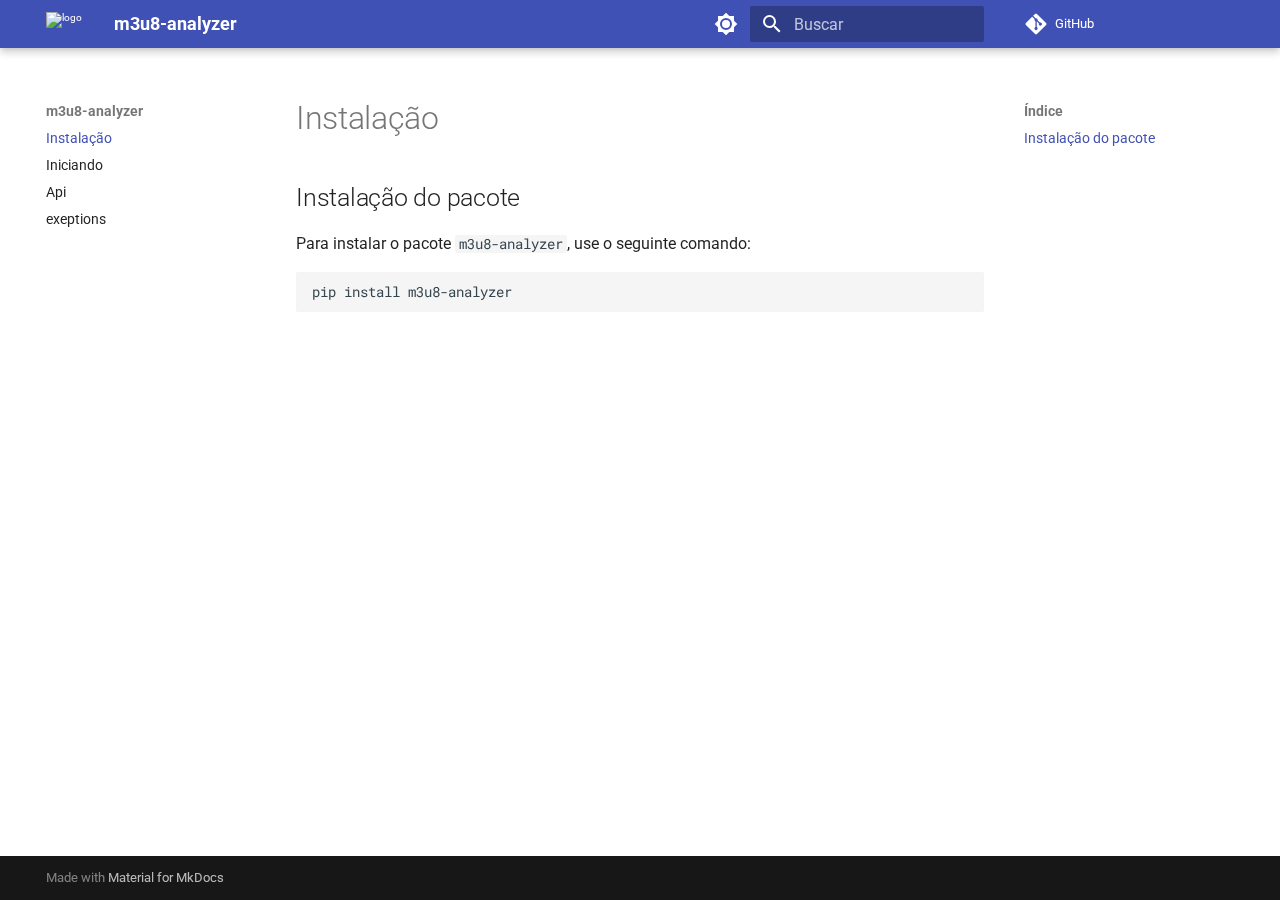
==== commit 7b9c3f59: "correct" ====
--- a/docs/index.html
+++ b/docs/index.html
@@ -10,10 +10,10 @@
       
       
       
-        <link rel="next" href="api/">
-      
-      
-      <link rel="icon" href="assets/logo_noturno.png">
+        <link rel="next" href="iniciando/">
+      
+      
+      <link rel="icon" href="images/logo_noturno.png">
       <meta name="generator" content="mkdocs-1.6.0, mkdocs-material-9.5.33">
     
     
@@ -45,6 +45,8 @@
     
     
       <link rel="stylesheet" href="assets/_mkdocstrings.css">
+    
+      <link rel="stylesheet" href="stylesheets/extra.css">
     
     <script>__md_scope=new URL(".",location),__md_hash=e=>[...e].reduce((e,_)=>(e<<5)-e+_.charCodeAt(0),0),__md_get=(e,_=localStorage,t=__md_scope)=>JSON.parse(_.getItem(t.pathname+"."+e)),__md_set=(e,_,t=localStorage,a=__md_scope)=>{try{t.setItem(a.pathname+"."+e,JSON.stringify(_))}catch(e){}}</script>
     
@@ -72,7 +74,7 @@
     <div data-md-component="skip">
       
         
-        <a href="#visao-geral" class="md-skip">
+        <a href="#instalacao-do-pacote" class="md-skip">
           Pular para conteúdo
         </a>
       
@@ -90,7 +92,7 @@
   <nav class="md-header__inner md-grid" aria-label="Cabeçalho">
     <a href="." title="m3u8-analyzer" class="md-header__button md-logo" aria-label="m3u8-analyzer" data-md-component="logo">
       
-  <img src="assets/logo_noturno.png" alt="logo">
+  <img src="images/logo_noturno.png" alt="logo">
 
     </a>
     <label class="md-header__button md-icon" for="__drawer">
@@ -107,7 +109,7 @@
         <div class="md-header__topic" data-md-component="header-topic">
           <span class="md-ellipsis">
             
-              Visão Geral
+              Instalação
             
           </span>
         </div>
@@ -120,9 +122,9 @@
     
     
     
-    <input class="md-option" data-md-color-media="" data-md-color-scheme="default" data-md-color-primary="indigo" data-md-color-accent="indigo"  aria-label="modo Noite"  type="radio" name="__palette" id="__palette_0">
-    
-      <label class="md-header__button md-icon" title="modo Noite" for="__palette_1" hidden>
+    <input class="md-option" data-md-color-media="" data-md-color-scheme="default" data-md-color-primary="indigo" data-md-color-accent="indigo"  aria-label="Modo Escuro"  type="radio" name="__palette" id="__palette_0">
+    
+      <label class="md-header__button md-icon" title="Modo Escuro" for="__palette_1" hidden>
         <svg xmlns="http://www.w3.org/2000/svg" viewBox="0 0 24 24"><path d="M12 8a4 4 0 0 0-4 4 4 4 0 0 0 4 4 4 4 0 0 0 4-4 4 4 0 0 0-4-4m0 10a6 6 0 0 1-6-6 6 6 0 0 1 6-6 6 6 0 0 1 6 6 6 6 0 0 1-6 6m8-9.31V4h-4.69L12 .69 8.69 4H4v4.69L.69 12 4 15.31V20h4.69L12 23.31 15.31 20H20v-4.69L23.31 12 20 8.69Z"/></svg>
       </label>
     
@@ -130,9 +132,9 @@
     
     
     
-    <input class="md-option" data-md-color-media="" data-md-color-scheme="slate" data-md-color-primary="indigo" data-md-color-accent="indigo"  aria-label="modo Dia"  type="radio" name="__palette" id="__palette_1">
-    
-      <label class="md-header__button md-icon" title="modo Dia" for="__palette_0" hidden>
+    <input class="md-option" data-md-color-media="" data-md-color-scheme="slate" data-md-color-primary="indigo" data-md-color-accent="indigo"  aria-label="Modo Claro"  type="radio" name="__palette" id="__palette_1">
+    
+      <label class="md-header__button md-icon" title="Modo Claro" for="__palette_0" hidden>
         <svg xmlns="http://www.w3.org/2000/svg" viewBox="0 0 24 24"><path d="M12 18c-.89 0-1.74-.2-2.5-.55C11.56 16.5 13 14.42 13 12c0-2.42-1.44-4.5-3.5-5.45C10.26 6.2 11.11 6 12 6a6 6 0 0 1 6 6 6 6 0 0 1-6 6m8-9.31V4h-4.69L12 .69 8.69 4H4v4.69L.69 12 4 15.31V20h4.69L12 23.31 15.31 20H20v-4.69L23.31 12 20 8.69Z"/></svg>
       </label>
     
@@ -222,7 +224,7 @@
   <label class="md-nav__title" for="__drawer">
     <a href="." title="m3u8-analyzer" class="md-nav__button md-logo" aria-label="m3u8-analyzer" data-md-component="logo">
       
-  <img src="assets/logo_noturno.png" alt="logo">
+  <img src="images/logo_noturno.png" alt="logo">
 
     </a>
     m3u8-analyzer
@@ -260,7 +262,7 @@
           
   
   <span class="md-ellipsis">
-    Visão Geral
+    Instalação
   </span>
   
 
@@ -271,7 +273,7 @@
         
   
   <span class="md-ellipsis">
-    Visão Geral
+    Instalação
   </span>
   
 
@@ -291,177 +293,38 @@
     <ul class="md-nav__list" data-md-component="toc" data-md-scrollfix>
       
         <li class="md-nav__item">
-  <a href="#visao-geral" class="md-nav__link">
+  <a href="#instalacao-do-pacote" class="md-nav__link">
     <span class="md-ellipsis">
-      Visão Geral
+      Instalação do pacote
     </span>
   </a>
   
 </li>
       
-        <li class="md-nav__item">
-  <a href="#instalacao" class="md-nav__link">
-    <span class="md-ellipsis">
-      Instalação
-    </span>
-  </a>
-  
-</li>
-      
-        <li class="md-nav__item">
-  <a href="#uso" class="md-nav__link">
-    <span class="md-ellipsis">
-      Uso
-    </span>
-  </a>
-  
-    <nav class="md-nav" aria-label="Uso">
-      <ul class="md-nav__list">
-        
-          <li class="md-nav__item">
-  <a href="#exemplo-basico" class="md-nav__link">
-    <span class="md-ellipsis">
-      Exemplo Básico
-    </span>
-  </a>
-  
-</li>
-        
-          <li class="md-nav__item">
-  <a href="#analise-e-manipulacao-de-playlists" class="md-nav__link">
-    <span class="md-ellipsis">
-      Análise e Manipulação de Playlists
-    </span>
-  </a>
-  
-</li>
-        
-          <li class="md-nav__item">
-  <a href="#uso-de-ffmpeg" class="md-nav__link">
-    <span class="md-ellipsis">
-      Uso de FFmpeg
-    </span>
-  </a>
-  
-</li>
-        
-          <li class="md-nav__item">
-  <a href="#baixar-e-remuxar-usando-ffmpeg" class="md-nav__link">
-    <span class="md-ellipsis">
-      Baixar e Remuxar Usando FFmpeg
-    </span>
-  </a>
-  
-</li>
-        
-          <li class="md-nav__item">
-  <a href="#obter-segmentos" class="md-nav__link">
-    <span class="md-ellipsis">
-      Obter Segmentos
-    </span>
-  </a>
-  
-</li>
-        
-          <li class="md-nav__item">
-  <a href="#obter-player" class="md-nav__link">
-    <span class="md-ellipsis">
-      Obter Player
-    </span>
-  </a>
-  
-</li>
-        
-          <li class="md-nav__item">
-  <a href="#concatenar-audio-e-video" class="md-nav__link">
-    <span class="md-ellipsis">
-      Concatenar Áudio e Vídeo
-    </span>
-  </a>
-  
-</li>
-        
-          <li class="md-nav__item">
-  <a href="#obter-uris-em-um-manifesto" class="md-nav__link">
-    <span class="md-ellipsis">
-      Obter URIs em um Manifesto
-    </span>
-  </a>
-  
-</li>
-        
-          <li class="md-nav__item">
-  <a href="#obter-resolucoes-disponiveis" class="md-nav__link">
-    <span class="md-ellipsis">
-      Obter Resoluções Disponíveis
-    </span>
-  </a>
-  
-</li>
-        
-          <li class="md-nav__item">
-  <a href="#verificar-criptografia" class="md-nav__link">
-    <span class="md-ellipsis">
-      Verificar Criptografia
-    </span>
-  </a>
-  
-</li>
-        
-          <li class="md-nav__item">
-  <a href="#filtrar-resolucoes" class="md-nav__link">
-    <span class="md-ellipsis">
-      Filtrar Resoluções
-    </span>
-  </a>
-  
-</li>
-        
-          <li class="md-nav__item">
-  <a href="#obter-tipo-de-playlist" class="md-nav__link">
-    <span class="md-ellipsis">
-      Obter Tipo de Playlist
-    </span>
-  </a>
-  
-</li>
-        
-          <li class="md-nav__item">
-  <a href="#obter-versao-do-manifesto" class="md-nav__link">
-    <span class="md-ellipsis">
-      Obter Versão do Manifesto
-    </span>
-  </a>
-  
-</li>
-        
-      </ul>
-    </nav>
-  
-</li>
-      
-        <li class="md-nav__item">
-  <a href="#contribuicao" class="md-nav__link">
-    <span class="md-ellipsis">
-      Contribuição
-    </span>
-  </a>
-  
-</li>
-      
-        <li class="md-nav__item">
-  <a href="#licenca" class="md-nav__link">
-    <span class="md-ellipsis">
-      Licença
-    </span>
-  </a>
-  
-</li>
-      
     </ul>
   
 </nav>
       
+    </li>
+  
+
+    
+      
+      
+  
+  
+  
+  
+    <li class="md-nav__item">
+      <a href="iniciando/" class="md-nav__link">
+        
+  
+  <span class="md-ellipsis">
+    Iniciando
+  </span>
+  
+
+      </a>
     </li>
   
 
@@ -478,6 +341,26 @@
   
   <span class="md-ellipsis">
     Api
+  </span>
+  
+
+      </a>
+    </li>
+  
+
+    
+      
+      
+  
+  
+  
+  
+    <li class="md-nav__item">
+      <a href="exeptions/" class="md-nav__link">
+        
+  
+  <span class="md-ellipsis">
+    exeptions
   </span>
   
 
@@ -511,168 +394,9 @@
     <ul class="md-nav__list" data-md-component="toc" data-md-scrollfix>
       
         <li class="md-nav__item">
-  <a href="#visao-geral" class="md-nav__link">
+  <a href="#instalacao-do-pacote" class="md-nav__link">
     <span class="md-ellipsis">
-      Visão Geral
-    </span>
-  </a>
-  
-</li>
-      
-        <li class="md-nav__item">
-  <a href="#instalacao" class="md-nav__link">
-    <span class="md-ellipsis">
-      Instalação
-    </span>
-  </a>
-  
-</li>
-      
-        <li class="md-nav__item">
-  <a href="#uso" class="md-nav__link">
-    <span class="md-ellipsis">
-      Uso
-    </span>
-  </a>
-  
-    <nav class="md-nav" aria-label="Uso">
-      <ul class="md-nav__list">
-        
-          <li class="md-nav__item">
-  <a href="#exemplo-basico" class="md-nav__link">
-    <span class="md-ellipsis">
-      Exemplo Básico
-    </span>
-  </a>
-  
-</li>
-        
-          <li class="md-nav__item">
-  <a href="#analise-e-manipulacao-de-playlists" class="md-nav__link">
-    <span class="md-ellipsis">
-      Análise e Manipulação de Playlists
-    </span>
-  </a>
-  
-</li>
-        
-          <li class="md-nav__item">
-  <a href="#uso-de-ffmpeg" class="md-nav__link">
-    <span class="md-ellipsis">
-      Uso de FFmpeg
-    </span>
-  </a>
-  
-</li>
-        
-          <li class="md-nav__item">
-  <a href="#baixar-e-remuxar-usando-ffmpeg" class="md-nav__link">
-    <span class="md-ellipsis">
-      Baixar e Remuxar Usando FFmpeg
-    </span>
-  </a>
-  
-</li>
-        
-          <li class="md-nav__item">
-  <a href="#obter-segmentos" class="md-nav__link">
-    <span class="md-ellipsis">
-      Obter Segmentos
-    </span>
-  </a>
-  
-</li>
-        
-          <li class="md-nav__item">
-  <a href="#obter-player" class="md-nav__link">
-    <span class="md-ellipsis">
-      Obter Player
-    </span>
-  </a>
-  
-</li>
-        
-          <li class="md-nav__item">
-  <a href="#concatenar-audio-e-video" class="md-nav__link">
-    <span class="md-ellipsis">
-      Concatenar Áudio e Vídeo
-    </span>
-  </a>
-  
-</li>
-        
-          <li class="md-nav__item">
-  <a href="#obter-uris-em-um-manifesto" class="md-nav__link">
-    <span class="md-ellipsis">
-      Obter URIs em um Manifesto
-    </span>
-  </a>
-  
-</li>
-        
-          <li class="md-nav__item">
-  <a href="#obter-resolucoes-disponiveis" class="md-nav__link">
-    <span class="md-ellipsis">
-      Obter Resoluções Disponíveis
-    </span>
-  </a>
-  
-</li>
-        
-          <li class="md-nav__item">
-  <a href="#verificar-criptografia" class="md-nav__link">
-    <span class="md-ellipsis">
-      Verificar Criptografia
-    </span>
-  </a>
-  
-</li>
-        
-          <li class="md-nav__item">
-  <a href="#filtrar-resolucoes" class="md-nav__link">
-    <span class="md-ellipsis">
-      Filtrar Resoluções
-    </span>
-  </a>
-  
-</li>
-        
-          <li class="md-nav__item">
-  <a href="#obter-tipo-de-playlist" class="md-nav__link">
-    <span class="md-ellipsis">
-      Obter Tipo de Playlist
-    </span>
-  </a>
-  
-</li>
-        
-          <li class="md-nav__item">
-  <a href="#obter-versao-do-manifesto" class="md-nav__link">
-    <span class="md-ellipsis">
-      Obter Versão do Manifesto
-    </span>
-  </a>
-  
-</li>
-        
-      </ul>
-    </nav>
-  
-</li>
-      
-        <li class="md-nav__item">
-  <a href="#contribuicao" class="md-nav__link">
-    <span class="md-ellipsis">
-      Contribuição
-    </span>
-  </a>
-  
-</li>
-      
-        <li class="md-nav__item">
-  <a href="#licenca" class="md-nav__link">
-    <span class="md-ellipsis">
-      Licença
+      Instalação do pacote
     </span>
   </a>
   
@@ -696,177 +420,12 @@
   
 
 
-  <h1>Visão Geral</h1>
-
-<p align="center">
-  <img src="assets/logo_noturno.png" alt="Logo">
-</p>
-<h2 id="visao-geral">Visão Geral</h2>
-<p>A biblioteca <code>m3u8_analyzer</code> facilita a análise e manipulação de playlists M3U8, com suporte para descriptografia, remuxagem e execução de comandos FFmpeg.</p>
-<h2 id="instalacao">Instalação</h2>
-<p>Para instalar a biblioteca, use o seguinte comando:</p>
+  <h1>Instalação</h1>
+
+<h2 id="instalacao-do-pacote">Instalação do pacote</h2>
+<p>Para instalar o pacote <code>m3u8-analyzer</code>, use o seguinte comando:</p>
 <div class="highlight"><pre><span></span><code>pip<span class="w"> </span>install<span class="w"> </span>m3u8-analyzer
 </code></pre></div>
-<h2 id="uso">Uso</h2>
-<h3 id="exemplo-basico">Exemplo Básico</h3>
-<p>Aqui está um exemplo básico de uso da biblioteca:</p>
-<div class="highlight"><pre><span></span><code><span class="kn">from</span> <span class="nn">m3u8_analyzer</span> <span class="kn">import</span> <span class="n">M3U8Analyzer</span>
-
-<span class="c1"># Crie uma instância da classe M3U8Playlist</span>
-<span class="n">playlist</span> <span class="o">=</span> <span class="n">M3U8Analyzer</span><span class="o">.</span><span class="n">parsing_m3u8</span><span class="p">(</span><span class="s2">&quot;https://example.com/playlist.m3u8&quot;</span><span class="p">)</span>
-
-<span class="c1"># Obtenha informações sobre a playlist</span>
-<span class="n">info</span> <span class="o">=</span> <span class="n">playlist</span><span class="o">.</span><span class="n">info</span><span class="p">()</span>
-<span class="nb">print</span><span class="p">(</span><span class="n">info</span><span class="p">)</span>
-
-<span class="c1"># Baixe e remuxe segmentos</span>
-<span class="n">M3U8Analyzer</span><span class="o">.</span><span class="n">downloader_and_remuxer_segments</span><span class="p">(</span>
-    <span class="n">url_playlist</span><span class="o">=</span><span class="s2">&quot;https://example.com/playlist.m3u8&quot;</span><span class="p">,</span>
-    <span class="n">output</span><span class="o">=</span><span class="s2">&quot;output/video.mp4&quot;</span>
-<span class="p">)</span>
-</code></pre></div>
-<h3 id="analise-e-manipulacao-de-playlists">Análise e Manipulação de Playlists</h3>
-<div class="highlight"><pre><span></span><code><span class="kn">from</span> <span class="nn">m3u8_analyzer</span> <span class="kn">import</span> <span class="n">M3U8Playlist</span>
-
-<span class="c1"># Crie uma instância de M3U8Playlist</span>
-<span class="n">playlist</span> <span class="o">=</span> <span class="n">M3U8Playlist</span><span class="p">(</span><span class="n">url</span><span class="o">=</span><span class="s2">&quot;https://example.com/playlist.m3u8&quot;</span><span class="p">)</span>
-
-<span class="c1"># Obtenha informações sobre a playlist</span>
-<span class="n">info</span> <span class="o">=</span> <span class="n">playlist</span><span class="o">.</span><span class="n">info</span><span class="p">()</span>
-<span class="nb">print</span><span class="p">(</span><span class="n">info</span><span class="p">)</span>
-
-<span class="c1"># Filtre segmentos por resolução</span>
-<span class="n">resolution_url</span> <span class="o">=</span> <span class="n">playlist</span><span class="o">.</span><span class="n">filter_resolution</span><span class="p">(</span><span class="s2">&quot;1920x1080&quot;</span><span class="p">)</span>
-<span class="nb">print</span><span class="p">(</span><span class="n">resolution_url</span><span class="p">)</span>
-</code></pre></div>
-<h3 id="uso-de-ffmpeg">Uso de FFmpeg</h3>
-<div class="highlight"><pre><span></span><code><span class="kn">from</span> <span class="nn">m3u8_analyzer</span> <span class="kn">import</span> <span class="n">M3U8Analyzer</span>
-
-<span class="c1"># Execute um comando FFmpeg</span>
-<span class="n">M3U8Analyzer</span><span class="o">.</span><span class="n">ffmpegImage</span><span class="p">(</span>
-    <span class="n">commands</span><span class="o">=</span><span class="p">[</span><span class="s2">&quot;-i&quot;</span><span class="p">,</span> <span class="s2">&quot;input.mp4&quot;</span><span class="p">,</span> <span class="s2">&quot;-vf&quot;</span><span class="p">,</span> <span class="s2">&quot;scale=1280:720&quot;</span><span class="p">,</span> <span class="s2">&quot;output.mp4&quot;</span><span class="p">],</span>
-    <span class="n">logs</span><span class="o">=</span><span class="kc">True</span><span class="p">,</span>
-    <span class="n">callback</span><span class="o">=</span><span class="k">lambda</span> <span class="n">line</span><span class="p">:</span> <span class="nb">print</span><span class="p">(</span><span class="sa">f</span><span class="s2">&quot;FFmpeg Output: </span><span class="si">{</span><span class="n">line</span><span class="si">}</span><span class="s2">&quot;</span><span class="p">)</span>
-<span class="p">)</span>
-</code></pre></div>
-<h3 id="baixar-e-remuxar-usando-ffmpeg">Baixar e Remuxar Usando FFmpeg</h3>
-<div class="highlight"><pre><span></span><code><span class="kn">from</span> <span class="nn">m3u8_analyzer</span> <span class="kn">import</span> <span class="n">M3u8Analyzer</span>
-
-<span class="n">analyze</span> <span class="o">=</span> <span class="n">M3u8Analyzer</span><span class="p">()</span>
-
-<span class="n">url</span> <span class="o">=</span> <span class="s1">&#39;https://playlist.m3u8&#39;</span>
-<span class="n">output</span> <span class="o">=</span> <span class="s1">&#39;final.mp4&#39;</span>
-
-<span class="n">analyze</span><span class="o">.</span><span class="n">M3u8AnalyzerDownloader</span><span class="o">.</span><span class="n">ffmpeg_donwloader</span><span class="p">(</span>
-    <span class="n">input_url</span><span class="o">=</span><span class="n">url</span><span class="p">,</span> 
-    <span class="n">output</span><span class="o">=</span><span class="n">output</span><span class="p">,</span> 
-    <span class="n">resolution</span><span class="o">=</span><span class="s1">&#39;high&#39;</span><span class="p">,</span> 
-    <span class="n">type_playlist</span><span class="o">=</span><span class="s1">&#39;video&#39;</span><span class="p">,</span>
-    <span class="n">logs</span><span class="o">=</span><span class="kc">True</span>
-<span class="p">)</span>
-</code></pre></div>
-<h3 id="obter-segmentos">Obter Segmentos</h3>
-<div class="highlight"><pre><span></span><code><span class="kn">from</span> <span class="nn">m3u8_analyzer</span> <span class="kn">import</span> <span class="n">M3u8Analyzer</span>
-
-<span class="n">analyze</span> <span class="o">=</span> <span class="n">M3u8Analyzer</span><span class="p">()</span>
-
-<span class="n">url</span> <span class="o">=</span> <span class="s1">&#39;https://playlist.m3u8&#39;</span>
-<span class="n">get</span> <span class="o">=</span> <span class="n">analyze</span><span class="o">.</span><span class="n">get_m3u8</span><span class="p">(</span><span class="n">url_m3u8</span><span class="o">=</span><span class="n">url</span><span class="p">)</span>
-<span class="n">segments</span> <span class="o">=</span> <span class="n">analyze</span><span class="o">.</span><span class="n">get_segments</span><span class="p">(</span><span class="n">content</span><span class="o">=</span><span class="n">get</span><span class="p">)</span>
-<span class="nb">print</span><span class="p">(</span><span class="n">segments</span><span class="p">)</span>
-</code></pre></div>
-<h3 id="obter-player">Obter Player</h3>
-<div class="highlight"><pre><span></span><code><span class="kn">from</span> <span class="nn">m3u8_analyzer</span> <span class="kn">import</span> <span class="n">M3u8Analyzer</span>
-
-<span class="n">analyze</span> <span class="o">=</span> <span class="n">M3u8Analyzer</span><span class="p">()</span>
-
-<span class="n">url</span> <span class="o">=</span> <span class="s1">&#39;https://player-video-ex/playlist.m3u8&#39;</span>
-
-<span class="n">player</span> <span class="o">=</span> <span class="n">analyze</span><span class="o">.</span><span class="n">get_player_playlist</span><span class="p">(</span><span class="n">m3u8_url</span><span class="o">=</span><span class="n">url</span><span class="p">)</span>
-
-<span class="nb">print</span><span class="p">(</span><span class="n">player</span><span class="p">)</span>
-</code></pre></div>
-<h3 id="concatenar-audio-e-video">Concatenar Áudio e Vídeo</h3>
-<div class="highlight"><pre><span></span><code><span class="kn">from</span> <span class="nn">m3u8_analyzer</span> <span class="kn">import</span> <span class="n">M3u8Analyzer</span>
-
-<span class="n">analyze</span> <span class="o">=</span> <span class="n">M3u8Analyzer</span><span class="p">()</span>
-
-<span class="c1"># Paths dos arquivos</span>
-<span class="n">audio</span> <span class="o">=</span> <span class="s1">&#39;audio.mp3&#39;</span>
-<span class="n">video</span> <span class="o">=</span> <span class="s1">&#39;video.mp4&#39;</span>
-<span class="n">output</span> <span class="o">=</span> <span class="s1">&#39;final.mp4&#39;</span>
-
-<span class="n">analyze</span><span class="o">.</span><span class="n">M3u8AnalyzerDownloader</span><span class="o">.</span><span class="n">remuxer_audio_and_video</span><span class="p">(</span>
-    <span class="n">audioPath</span><span class="o">=</span><span class="n">audio</span><span class="p">,</span>
-    <span class="n">videoPath</span><span class="o">=</span><span class="n">video</span><span class="p">,</span>
-    <span class="n">outputPath</span><span class="o">=</span><span class="n">output</span><span class="p">,</span>
-    <span class="n">logs</span><span class="o">=</span><span class="kc">True</span>
-<span class="p">)</span>
-</code></pre></div>
-<h3 id="obter-uris-em-um-manifesto">Obter URIs em um Manifesto</h3>
-<div class="highlight"><pre><span></span><code><span class="kn">from</span> <span class="nn">m3u8_analyzer</span> <span class="kn">import</span> <span class="n">M3U8Playlist</span>
-
-<span class="c1"># Crie uma instância de M3U8Playlist</span>
-<span class="n">playlist</span> <span class="o">=</span> <span class="n">M3U8Playlist</span><span class="p">(</span><span class="n">url</span><span class="o">=</span><span class="s2">&quot;https://example.com/playlist.m3u8&quot;</span><span class="p">)</span>
-
-<span class="c1"># Obtenha a lista de URIs dos segmentos</span>
-<span class="n">uris</span> <span class="o">=</span> <span class="n">playlist</span><span class="o">.</span><span class="n">uris</span><span class="p">()</span>
-<span class="nb">print</span><span class="p">(</span><span class="n">uris</span><span class="p">)</span>
-</code></pre></div>
-<h3 id="obter-resolucoes-disponiveis">Obter Resoluções Disponíveis</h3>
-<div class="highlight"><pre><span></span><code><span class="kn">from</span> <span class="nn">m3u8_analyzer</span> <span class="kn">import</span> <span class="n">M3U8Playlist</span>
-
-<span class="c1"># Crie uma instância de M3U8Playlist</span>
-<span class="n">playlist</span> <span class="o">=</span> <span class="n">M3U8Playlist</span><span class="p">(</span><span class="n">url</span><span class="o">=</span><span class="s2">&quot;https://example.com/playlist.m3u8&quot;</span><span class="p">)</span>
-
-<span class="c1"># Obtenha as resoluções disponíveis</span>
-<span class="n">resolutions</span> <span class="o">=</span> <span class="n">playlist</span><span class="o">.</span><span class="n">get_resolutions</span><span class="p">()</span>
-<span class="nb">print</span><span class="p">(</span><span class="n">resolutions</span><span class="p">)</span>
-</code></pre></div>
-<h3 id="verificar-criptografia">Verificar Criptografia</h3>
-<div class="highlight"><pre><span></span><code><span class="kn">from</span> <span class="nn">m3u8_analyzer</span> <span class="kn">import</span> <span class="n">M3U8Playlist</span>
-
-<span class="c1"># Crie uma instância de M3U8Playlist</span>
-<span class="n">playlist</span> <span class="o">=</span> <span class="n">M3U8Playlist</span><span class="p">(</span><span class="n">url</span><span class="o">=</span><span class="s2">&quot;https://example.com/playlist.m3u8&quot;</span><span class="p">)</span>
-
-<span class="c1"># Verifique se a playlist está criptografada</span>
-<span class="n">is_encrypted</span> <span class="o">=</span> <span class="n">playlist</span><span class="o">.</span><span class="n">this_encrypted</span><span class="p">()</span>
-<span class="nb">print</span><span class="p">(</span><span class="n">is_encrypted</span><span class="p">)</span>
-</code></pre></div>
-<h3 id="filtrar-resolucoes">Filtrar Resoluções</h3>
-<div class="highlight"><pre><span></span><code><span class="kn">from</span> <span class="nn">m3u8_analyzer</span> <span class="kn">import</span> <span class="n">M3U8Playlist</span>
-
-<span class="c1"># Crie uma instância de M3U8Playlist</span>
-<span class="n">playlist</span> <span class="o">=</span> <span class="n">M3U8Playlist</span><span class="p">(</span><span class="n">url</span><span class="o">=</span><span class="s2">&quot;https://example.com/playlist.m3u8&quot;</span><span class="p">)</span>
-
-<span class="c1"># Filtre e obtenha a URL do segmento com a resolução desejada</span>
-<span class="n">resolution_url</span> <span class="o">=</span> <span class="n">playlist</span><span class="o">.</span><span class="n">filter_resolution</span><span class="p">(</span><span class="s2">&quot;1920x1080&quot;</span><span class="p">)</span>
-<span class="nb">print</span><span class="p">(</span><span class="n">resolution_url</span><span class="p">)</span>
-</code></pre></div>
-<h3 id="obter-tipo-de-playlist">Obter Tipo de Playlist</h3>
-<div class="highlight"><pre><span></span><code><span class="kn">from</span> <span class="nn">m3u8_analyzer</span> <span class="kn">import</span> <span class="n">M3U8Playlist</span>
-
-<span class="c1"># Crie uma instância de M3U8Playlist</span>
-<span class="n">playlist</span> <span class="o">=</span> <span class="n">M3U8Playlist</span><span class="p">(</span><span class="n">url</span><span class="o">=</span><span class="s2">&quot;https://example.com/playlist.m3u8&quot;</span><span class="p">)</span>
-
-<span class="c1"># Obtenha o tipo da playlist (VOD ou LIVE)</span>
-<span class="n">playlist_type</span> <span class="o">=</span> <span class="n">playlist</span><span class="o">.</span><span class="n">playlist_type</span><span class="p">()</span>
-<span class="nb">print</span><span class="p">(</span><span class="n">playlist_type</span><span class="p">)</span>
-</code></pre></div>
-<h3 id="obter-versao-do-manifesto">Obter Versão do Manifesto</h3>
-<div class="highlight"><pre><span></span><code><span class="kn">from</span> <span class="nn">m3u8_analyzer</span> <span class="kn">import</span> <span class="n">M3U8Playlist</span>
-
-<span class="c1"># Crie uma instância de M3U8Playlist</span>
-<span class="n">playlist</span> <span class="o">=</span> <span class="n">M3U8Playlist</span><span class="p">(</span><span class="n">url</span><span class="o">=</span><span class="s2">&quot;https://example.com/playlist.m3u8&quot;</span><span class="p">)</span>
-
-<span class="c1"># Obtenha a versão do manifesto da playlist</span>
-<span class="n">version</span> <span class="o">=</span> <span class="n">playlist</span><span class="o">.</span><span class="n">version_manifest</span><span class="p">()</span>
-<span class="nb">print</span><span class="p">(</span><span class="n">version</span><span class="p">)</span>
-</code></pre></div>
-<h2 id="contribuicao">Contribuição</h2>
-<p>Para contribuir com a biblioteca, envie um pull request ou abra uma issue no <a href="https://github.com/PauloCesar-dev404/m3u8_analyzer">repositório GitHub</a>.</p>
-<h2 id="licenca">Licença</h2>
-<p>Esta biblioteca é licenciada sob a <a href="LICENSE">Licença MIT</a>.</p>
 
 
 
@@ -918,6 +477,8 @@
     
       <script src="assets/javascripts/bundle.af256bd8.min.js"></script>
       
+        <script src="javascripts/extra.js"></script>
+      
     
   </body>
 </html>